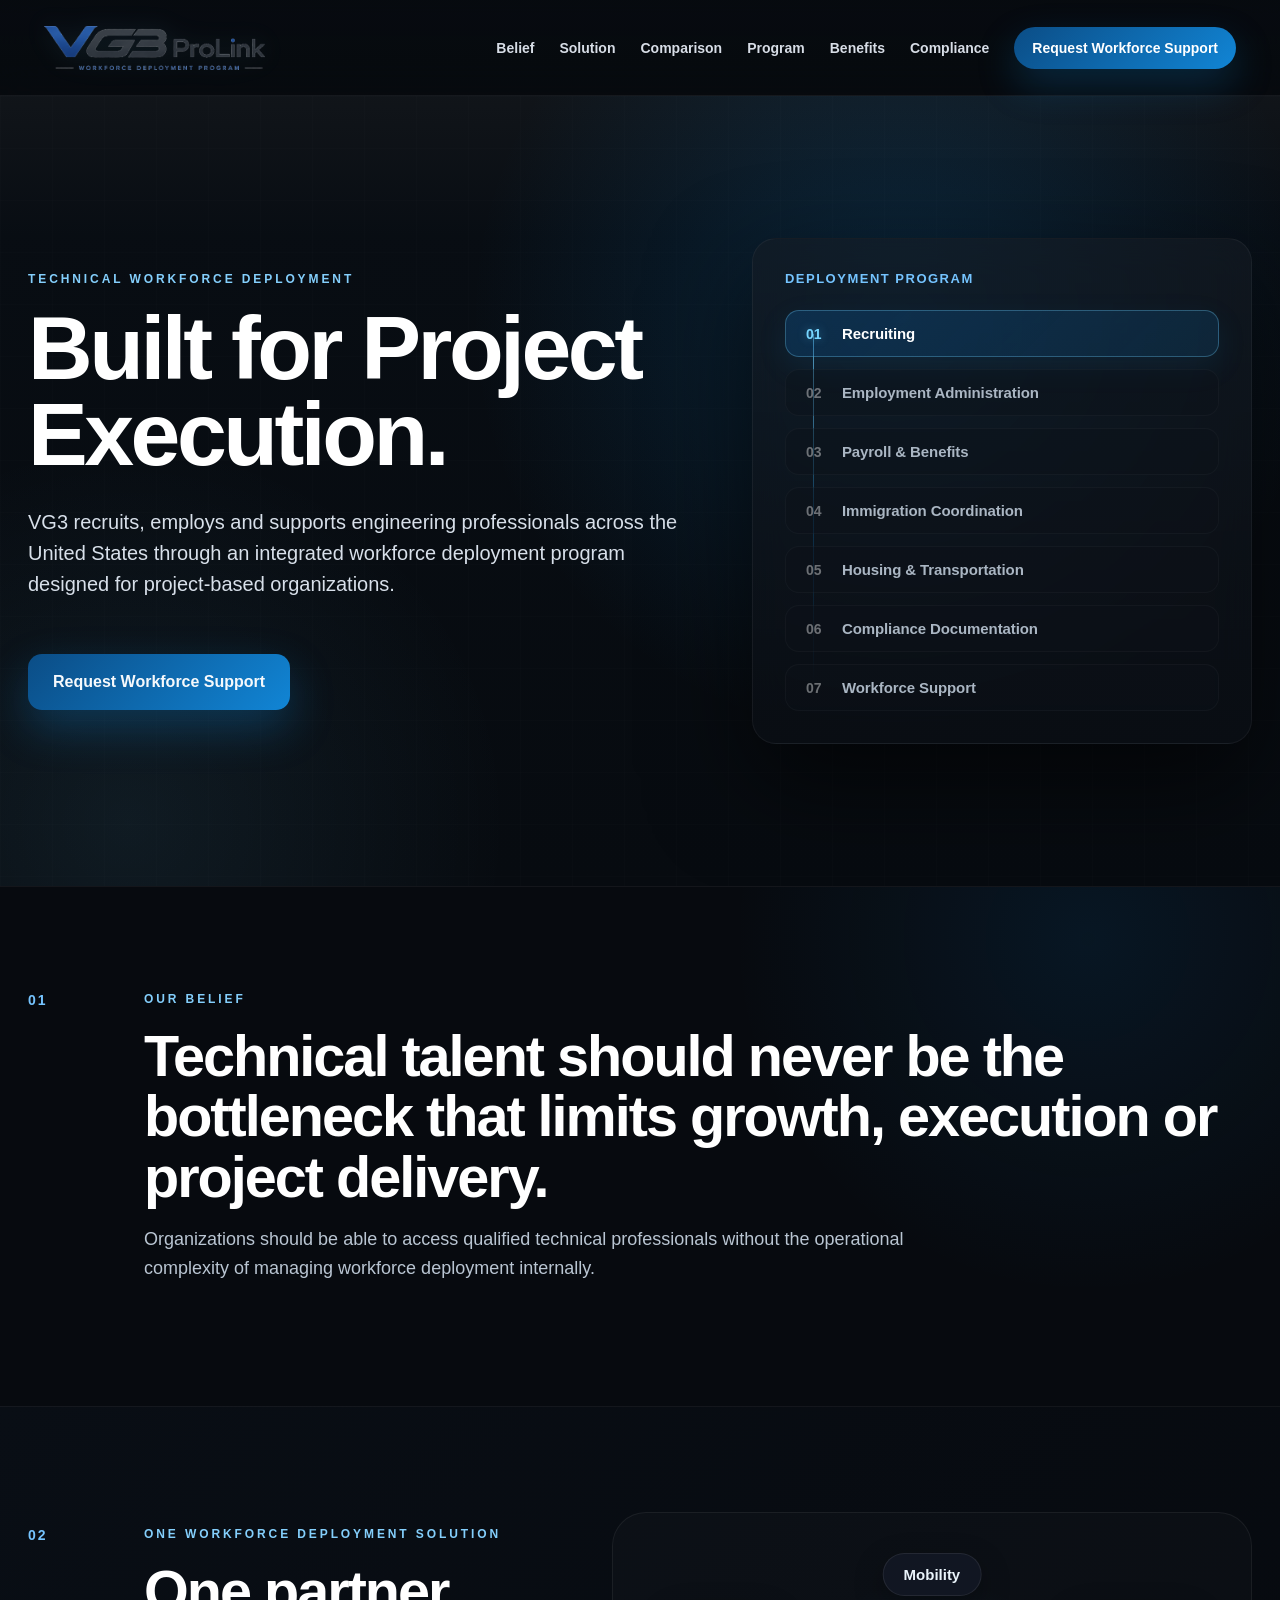
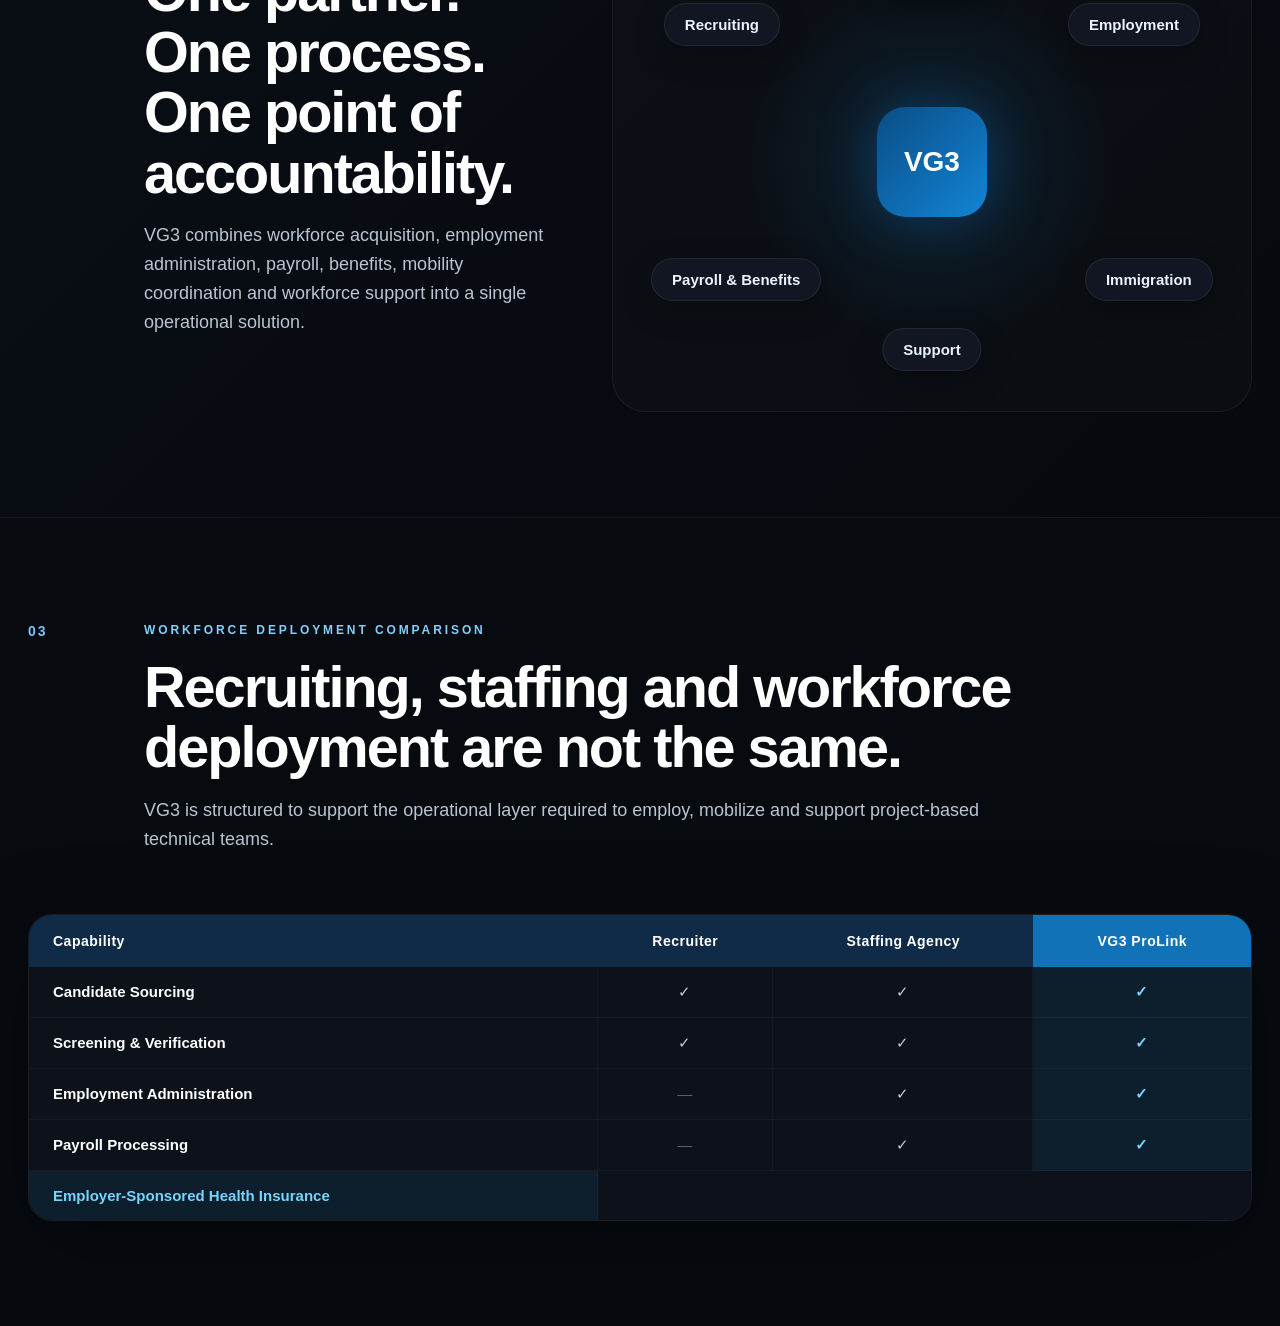
==== index.html @ 3cfe7d5e "Update stylesheet version and table formatting Updated stylesheet version and modified table structu" ====
<!DOCTYPE html>
<html lang="en">
<head>
  <meta charset="UTF-8" />
  <meta name="viewport" content="width=device-width, initial-scale=1.0" />
  <title>VG3 ProLink | Technical Workforce Deployment</title>
  <meta name="description" content="VG3 ProLink provides technical workforce deployment programs for engineering and technical professionals across the United States." />
  <link rel="stylesheet" href="assets/style.css?v=3.0" />
</head>
<body>

  <header class="topbar">
    <a class="brand" href="#top" aria-label="VG3 ProLink">
      <img src="assets/vg3-logo-transparent.png" alt="VG3 ProLink Logo" />
    </a>
    <nav class="desktop-nav">
      <a href="#belief">Belief</a>
      <a href="#solution">Solution</a>
      <a href="#comparison">Comparison</a>
      <a href="#program">Program</a>
      <a href="#benefits">Benefits</a>
      <a href="#compliance">Compliance</a>
      <a class="nav-cta" href="#contact">Request Workforce Support</a>
    </nav>
  </header>

  <main id="top">
    
    <section class="hero">
      <div class="mesh"></div>
      <div class="container hero-inner">
        <div class="hero-copy">
          <div class="kicker">Technical Workforce Deployment</div>
          <h1>Built for Project Execution.</h1>
          <p>VG3 recruits, employs and supports engineering professionals across the United States through an integrated workforce deployment program designed for project-based organizations.</p>
          <a class="primary-btn" href="#contact">Request Workforce Support</a>
        </div>

        <aside class="mission-panel">
          <div class="panel-label">Deployment Program</div>
          <div class="route-map">
            <div class="route-node active"><b>01</b><span>Recruiting</span></div>
            <div class="route-node"><b>02</b><span>Employment Administration</span></div>
            <div class="route-node"><b>03</b><span>Payroll & Benefits</span></div>
            <div class="route-node"><b>04</b><span>Immigration Coordination</span></div>
            <div class="route-node"><b>05</b><span>Housing & Transportation</span></div>
            <div class="route-node"><b>06</b><span>Compliance Documentation</span></div>
            <div class="route-node"><b>07</b><span>Workforce Support</span></div>
          </div>
        </aside>
      </div>
    </section>

    <section class="section belief" id="belief">
      <div class="container belief-layout">
        <div class="section-count">01</div>
        <div>
          <div class="kicker">Our Belief</div>
          <h2>Technical talent should never be the bottleneck that limits growth, execution or project delivery.</h2>
          <p>Organizations should be able to access qualified technical professionals without the operational complexity of managing workforce deployment internally.</p>
        </div>
      </div>
    </section>

    <section class="section solution" id="solution">
      <div class="container solution-layout">
        <div class="section-head">
          <div class="section-count">02</div>
          <div>
            <div class="kicker">One Workforce Deployment Solution</div>
            <h2>One partner. One process. One point of accountability.</h2>
            <p>VG3 combines workforce acquisition, employment administration, payroll, benefits, mobility coordination and workforce support into a single operational solution.</p>
          </div>
        </div>
        <div class="system-orbit">
          <div class="center-mark">VG3</div>
          <div class="orbit-item i1">Recruiting</div>
          <div class="orbit-item i2">Employment</div>
          <div class="orbit-item i3">Payroll & Benefits</div>
          <div class="orbit-item i4">Immigration</div>
          <div class="orbit-item i5">Mobility</div>
          <div class="orbit-item i6">Support</div>
        </div>
      </div>
    </section>

    <section class="section comparison" id="comparison">
      <div class="container">
        <div class="section-head">
          <div class="section-count">03</div>
          <div>
            <div class="kicker">Workforce Deployment Comparison</div>
            <h2>Recruiting, staffing and workforce deployment are not the same.</h2>
            <p>VG3 is structured to support the operational layer required to employ, mobilize and support project-based technical teams.</p>
          </div>
        </div>
        <div class="table-shell">
          <table>
            <thead>
              <tr>
                <th>Capability</th>
                <th>Recruiter</th>
                <th>Staffing Agency</th>
                <th>VG3 ProLink</th>
              </tr>
            </thead>
            <tbody>
              <tr><td>Candidate Sourcing</td><td>✓</td><td>✓</td><td>✓</td></tr>
              <tr><td>Screening & Verification</td><td>✓</td><td>✓</td><td>✓</td></tr>
              
              <tr><td>Employment Administration</td><td class="muted">—</td><td>✓</td><td>✓</td></tr>
              <tr><td>Payroll Processing</td><td class="muted">—</td><td>✓</td><td>✓</td></tr>
              <tr><td>Employer-Sponsored Health Insurance</td>
---- assets/style.css ----
:root {
  --blue: #0b4d86;
  --blue2: #1185d5;
  --cyan: #76d5ff;
  --navy: #06111d;
  --ink: #0a0e14;
  --panel: #151b23;
  --line: rgba(255, 255, 255, 0.14);
  --muted: #aab7c5;
  --text: #f6f9fc;
}

* { box-sizing: border-box; }
html { scroll-behavior: smooth; }
body { margin: 0; background: #070b10; color: var(--text); font-family: Arial, Helvetica, sans-serif; }
a { text-decoration: none; color: inherit; }
.container { width: min(1240px, calc(100% - 56px)); margin: 0 auto; }

/* ==========================================================================
   HEADER & NAVBAR (Logo transparente sin parches blancos)
   ========================================================================== */
.topbar {
  height: 96px; position: sticky; top: 0; z-index: 50;
  display: flex; align-items: center; justify-content: space-between;
  padding: 0 44px; background: linear-gradient(180deg, rgba(7, 11, 16, 0.95), rgba(7, 10, 14, 0.85));
  backdrop-filter: blur(22px); border-bottom: 1px solid rgba(255, 255, 255, 0.06);
}
.brand { height: 66px; display: flex; align-items: center; }
.brand img { height: 44px; width: auto; display: block; filter: drop-shadow(0 0 12px rgba(118, 213, 255, 0.1)); }
.desktop-nav { display: flex; align-items: center; gap: 25px; color: #d7dde6; font-size: 14px; font-weight: 800; }
.desktop-nav a:hover { color: #fff; }
.nav-cta { padding: 13px 18px; border-radius: 999px; background: linear-gradient(135deg, var(--blue), var(--blue2)); color: white!important; box-shadow: 0 16px 38px rgba(17, 133, 213, 0.25); }

/* ==========================================================================
   HERO SECTION & LÍNEA DE TIEMPO INTERACTIVA
   ========================================================================== */
.hero { min-height: 790px; position: relative; overflow: hidden; background: linear-gradient(180deg, rgba(255, 255, 255, 0.04) 0%, rgba(8, 13, 19, 0.95) 18%, #070b10 100%); }
.hero:before { content: ""; position: absolute; inset: 0; background: radial-gradient(circle at 70% 28%, rgba(17, 133, 213, 0.2), transparent 40%), radial-gradient(circle at 10% 92%, rgba(118, 213, 255, 0.08), transparent 28%); }
.mesh { position: absolute; inset: 0; opacity: 0.12; background-image: linear-gradient(rgba(255, 255, 255, 0.08) 1px, transparent 1px), linear-gradient(90deg, rgba(255, 255, 255, 0.08) 1px, transparent 1px); background-size: 52px 52px; }
.flight-lines span { position: absolute; height: 1px; background: linear-gradient(90deg, transparent, var(--cyan), transparent); opacity: .35; transform: rotate(-18deg); }
.flight-lines span:nth-child(1) { width: 58%; right: -10%; top: 34%; }
.flight-lines span:nth-child(2) { width: 42%; right: 6%; top: 52%; }
.flight-lines span:nth-child(3) { width: 34%; left: -4%; bottom: 14%; }
.hero-inner { position: relative; z-index: 2; display: grid; grid-template-columns: 1.02fr .78fr; gap: 70px; align-items: center; min-height: 790px; padding: 78px 0; }
.kicker { color: #84cffc; text-transform: uppercase; letter-spacing: 2.9px; font-size: 12px; font-weight: 900; margin-bottom: 20px; }
h1 { font-size: clamp(54px, 7vw, 94px); line-height: .95; letter-spacing: -3.5px; margin: 0 0 30px; color: #fff; }
.hero-copy p, .lead { font-size: 20px; line-height: 1.55; color: #d8e0ea; max-width: 790px; }
.primary-btn { display: inline-flex; margin-top: 34px; min-height: 56px; align-items: center; justify-content: center; padding: 0 25px; border-radius: 14px; font-weight: 900; background: linear-gradient(135deg, var(--blue), var(--blue2)); box-shadow: 0 18px 44px rgba(17, 133, 213, 0.3); }

.mission-panel { border: 1px solid rgba(255, 255, 255, 0.05); border-radius: 24px; background: linear-gradient(180deg, rgba(21, 27, 35, 0.6), rgba(10, 14, 20, 0.8)); box-shadow: 0 40px 100px rgba(0, 0, 0, 0.6); padding: 32px; backdrop-filter: blur(16px); }
.panel-label { font-size: 13px; font-weight: 800; color: #75c4ff; letter-spacing: 1.5px; text-transform: uppercase; margin-bottom: 24px; }
.route-map { display: grid; gap: 12px; position: relative; }
.route-map:before { content: ""; position: absolute; left: 28px; top: 24px; bottom: 24px; width: 1px; background: linear-gradient(180deg, var(--cyan) 0%, rgba(17, 133, 213, 0.4) 50%, transparent 100%); opacity: 0.7; }
.route-node { position: relative; display: grid; grid-template-columns: 36px 1fr; align-items: center; padding: 14px 20px; border-radius: 14px; background: rgba(13, 18, 26, 0.4); border: 1px solid rgba(255, 255, 255, 0.03); font-weight: 600; color: #aab6c3; transition: all 0.3s cubic-bezier(0.16, 1, 0.3, 1); }
.route-node b { color: rgba(255, 255, 255, 0.4); font-size: 14px; font-weight: 700; transition: color 0.3s ease; }
.route-node span { font-size: 15px; letter-spacing: -0.1px; }
.route-node:hover { background: rgba(21, 28, 38, 0.6); border-color: rgba(118, 213, 255, 0.2); color: #fff; transform: translateX(4px); }
.route-node:hover b { color: var(--cyan); }
.route-node.active { background: linear-gradient(135deg, rgba(11, 77, 134, 0.4), rgba(17, 133, 213, 0.15)); border-color: rgba(118, 213, 255, 0.3); color: #ffffff; box-shadow: 0 10px 30px rgba(17, 133, 213, 0.1); }
.route-node.active b { color: var(--cyan); text-shadow: 0 0 10px rgba(118, 213, 255, 0.4); }

/* ==========================================================================
   SECCIONES SECUNDARIAS, ÓRBITA Y TABLAS
   ========================================================================== */
.section { padding: 105px 0; background: #090d14; border-top: 1px solid rgba(255,255,255,.05); position: relative; overflow: hidden; }
.section-count { color: #75c4ff; font-size: 14px; font-weight: 900; letter-spacing: 2px; margin-bottom: 16px; }
h2 { font-size: clamp(38px, 4.5vw, 64px); line-height: 1.05; letter-spacing: -2px; margin: 0; color: #fff; }
p { color: #b9c5d2; font-size: 18px; line-height: 1.6; }
.belief { background: radial-gradient(circle at 85% 10%, rgba(17, 133, 213, 0.1), transparent 30%), #070a0f; }
.belief-layout { display: grid; grid-template-columns: 90px 1fr; gap: 26px; }
.belief h2 { max-width: 1090px; }
.belief p { max-width: 820px; }

.solution { background: linear-gradient(135deg, #090e15, #06090e); }
.solution-layout { display: grid; grid-template-columns: .9fr 1.1fr; gap: 60px; align-items: center; }
.section-head { display: grid; grid-template-columns: 90px 1fr; gap: 26px; margin-bottom: 42px; }
.section-head p { max-width: 860px; }
.system-orbit { height: 500px; border: 1px solid rgba(255,255,255,.06); border-radius: 34px; background: radial-gradient(circle at center, rgba(17, 133, 213, 0.15), transparent 45%), rgba(255,255,255,.02); position: relative; }
.center-mark { position: absolute; left: 50%; top: 50%; transform: translate(-50%, -50%); height: 110px; width: 110px; border-radius: 28px; background: linear-gradient(135deg, var(--blue), var(--blue2)); display: flex; align-items: center; justify-content: center; font-size: 28px; font-weight: 900; box-shadow: 0 0 60px rgba(17, 133, 213, 0.35); color: #fff; }
.orbit-item { position: absolute; padding: 12px 20px; border-radius: 999px; border: 1px solid rgba(255,255,255,.08); background: #111622; font-weight: 700; color: #eaf4fb; font-size: 15px; box-shadow: 0 10px 30px rgba(0,0,0,0.3); }
.i1 { left: 8%; top: 18%; }.i2 { right: 8%; top: 18%; }.i3 { left: 6%; bottom: 22%; }.i4 { right: 6%; bottom: 22%; }.i5 { left: 50%; top: 8%; transform: translateX(-50%); }.i6 { left: 50%; bottom: 8%; transform: translateX(-50%); }

.comparison { background: #070b10; }
.table-shell { overflow: hidden; border-radius: 24px; border: 1px solid rgba(255,255,255,.08); box-shadow: 0 28px 90px rgba(0,0,0,.4); }
table { width: 100%; border-collapse: separate; border-spacing: 0; background: #0d121a; }
th { background: #0f2b47; color: #fff; text-align: center; padding: 18px 16px; font-size: 14px; letter-spacing: 0.5px; font-weight: 800; }
th:first-child { text-align: left; padding-left: 24px; }
th:last-child { background: #1172b8; }
td { padding: 16px; text-align: center; border-bottom: 1px solid rgba(255,255,255,.04); border-right: 1px solid rgba(255,255,255,.03); color: #c3cbd5; font-size: 15px; }
td:first-child { text-align: left; font-weight: 700; color: #fff; padding-left: 24px; }
td:last-child { background: rgba(17, 133, 213, 0.1); color: #76d5ff; font-weight: 700; }
tr:last-child td { border-bottom: 0; }
.muted { color: #536271!important; }
.positioning, .choose-grid, .compliance-grid { display: grid; grid-template-columns: repeat(3, 1fr); gap: 18px; }
.positioning { margin-top: 26px; }
.positioning div, .choose-grid div, .compliance-grid article, .process-grid article { border: 1px solid rgba(255,255,255,.06); border-radius: 20px; background: linear-gradient(180deg, rgba(255,255,255,.04), rgba(255,255,255,.01)); padding: 24px; }

.program { background: #090d14; }
.process-grid { display: grid; grid-template-columns: repeat(4, 1fr); gap: 16px; }
.process-grid article { min-height: 180px; position: relative; display: flex; flex-direction: column; justify-content: space-between; }
.process-grid .wide { grid-column: span 2; }
.process-grid .accent { background: linear-gradient(135deg, rgba(11, 77, 134, 0.4), rgba(17, 133, 213, 0.15)); border-color: rgba(118, 213, 255, 0.2); }
.process-grid span { color: #75c4ff; font-weight: 900; font-size: 14px; }
.process-grid h3, .compliance-grid h3, .choose-grid h3 { font-size: 19px; color: #fff; margin: 12px 0 8px; font-weight: 700; }
.process-grid p, .choose-grid p { font-size: 14px; line-height: 1.5; color: #a2b0c0; margin: 0; font-weight: 400; }

/* ==========================================================================
   WORKFORCE BENEFITS & SUPPORT (Dashboard Simplificado MX/US)
   ========================================================================== */
.benefits {
  background: #070b10;
  position: relative;
}
/* Tres columnas limpias que se alinean perfectamente */
.benefits-dashboard {
  display: grid;
  grid-template-columns: repeat(3, 1fr);
  gap: 24px;
  margin-top: 50px;
}
/* Cada pilar es un bloque de cristal oscuro muy sutil */
.benefit-pilar {
  background: rgba(255, 255, 255, 0.01);
  border: 1px solid rgba(255, 255, 255, 0.04);
  border-radius: 16px;
  padding: 32px;
  transition: all 0.3s ease;
}
/* Al pasar el mouse, el pilar se ilumina con el azul de la marca */
.benefit-pilar:hover {
  border-color: rgba(17, 133, 213, 0.3);
  background: rgba(17, 133, 213, 0.02);
  transform: translateY(-2px);
}
/* Encabezado del pilar */
.pilar-header {
  display: flex;
  align-items: center;
  gap: 12px;
  margin-bottom: 24px;
  border-bottom: 1px solid rgba(255, 255, 255, 0.05);
  padding-bottom: 16px;
}
.pilar-icon {
  color: #76d5ff; /* Tu color --cyan */
  font-weight: bold;
}
.pilar-header h3 {
  font-size: 20px;
  color: #ffffff;
  margin: 0;
  font-weight: 700;
}
/* Lista de beneficios interna */
.pilar-list {
  list-style: none;
  padding: 0;
  margin: 0;
}
.pilar-list li {
  color: #c8d2df;
  font-size: 16px;
  line-height: 1.5;
  padding: 12px 0;
  border-bottom: 1px solid rgba(255, 255, 255, 0.02);
  position: relative;
  padding-left: 16px;
}
/* Un puntito azul estético antes de cada beneficio */
.pilar-list li::before {
  content: "";
  position: absolute;
  left: 0;
  top: 21px;
  width: 5px;
  height: 5px;
  background-color: #1185d5; /* Tu color --blue2 */
  border-radius: 50%;
}
.pilar-list li:last-child {
  border-bottom: none;
}

/* ==========================================================================
   COMPLIANCE, CONTACT FORM & FOOTER
   ========================================================================== */
.compliance { background: #070a0f; }
ul { margin: 0; padding-left: 18px; color: #ccd6e2; line-height: 1.7; font-size: 15px; }
ul li { margin-bottom: 6px; }
.why { background: linear-gradient(135deg, #0e1622, #06090e); }

.contact { padding: 110px 0; background: radial-gradient(circle at 15% 10%, rgba(117, 196, 255, 0.15), transparent 35%), linear-gradient(135deg, #06192c, #0b3d68); }
.contact-inner { display: grid; grid-template-columns: .9fr 1.1fr; gap: 62px; align-items: center; }
.contact p { color: #dcecff; }
form { display: grid; grid-template-columns: 1fr 1fr; gap: 14px; background: #ffffff; border-radius: 24px; padding: 30px; box-shadow: 0 36px 90px rgba(0,0,0,0.4); }
input, textarea, button { font: inherit; border: 1px solid #d5dde7; border-radius: 12px; padding: 16px; color: #111; }
input::placeholder, textarea::placeholder { color: #9aa8b6; }
textarea { grid-column: 1 / -1; min-height: 120px; resize: vertical; }
button { grid-column: 1 / -1; background: #0b4d86; color: white; font-weight: 900; border: none; cursor: pointer; transition: background 0.3s ease; }
button:hover { background: #1185d5; }

footer { padding: 40px 0; background: #040609; border-top: 1px solid rgba(255,255,255,0.05); }
.footer-inner { display: flex; justify-content: space-between; align-items: center; color: #aab6c3; font-size: 14px; }
.footer-inner img { height: 36px; width: auto; opacity: 0.8; }

/* ==========================================================================
   RESPONSIVE DESIGN (MEDIA QUERIES)
   ========================================================================== */
@media (max-width: 1050px) {
  .desktop-nav { display: none; }
  .topbar { padding: 0 24px; height: 80px; }
  .brand img { height: 36px; }
  .hero-inner, .solution-layout, .contact-inner, .belief-layout, .section-head { grid-template-columns: 1fr; gap: 40px; }
  .process-grid, .benefits-dashboard, .compliance-grid, .choose-grid, .positioning { grid-template-columns: 1fr; }
  .process-grid .wide { grid-column: span 1; }
  .benefit-pilar { padding: 24px; }
  .table-shell { overflow-x: auto; }
  table { min-width: 820px; }
  form { grid-template-columns: 1fr; }
  h1 { letter-spacing: -1.5px; }
  .footer-inner { flex-direction: column; align-items: flex-start; gap: 20px; }
  .system-orbit { height: auto; padding: 40px 20px; display: flex; flex-direction: column; gap: 12px; }
  .center-mark, .orbit-item { position: static; transform: none; width: 100%; text-align: center; justify-content: center; }
  .center-mark { height: 60px; border-radius: 14px; }
}
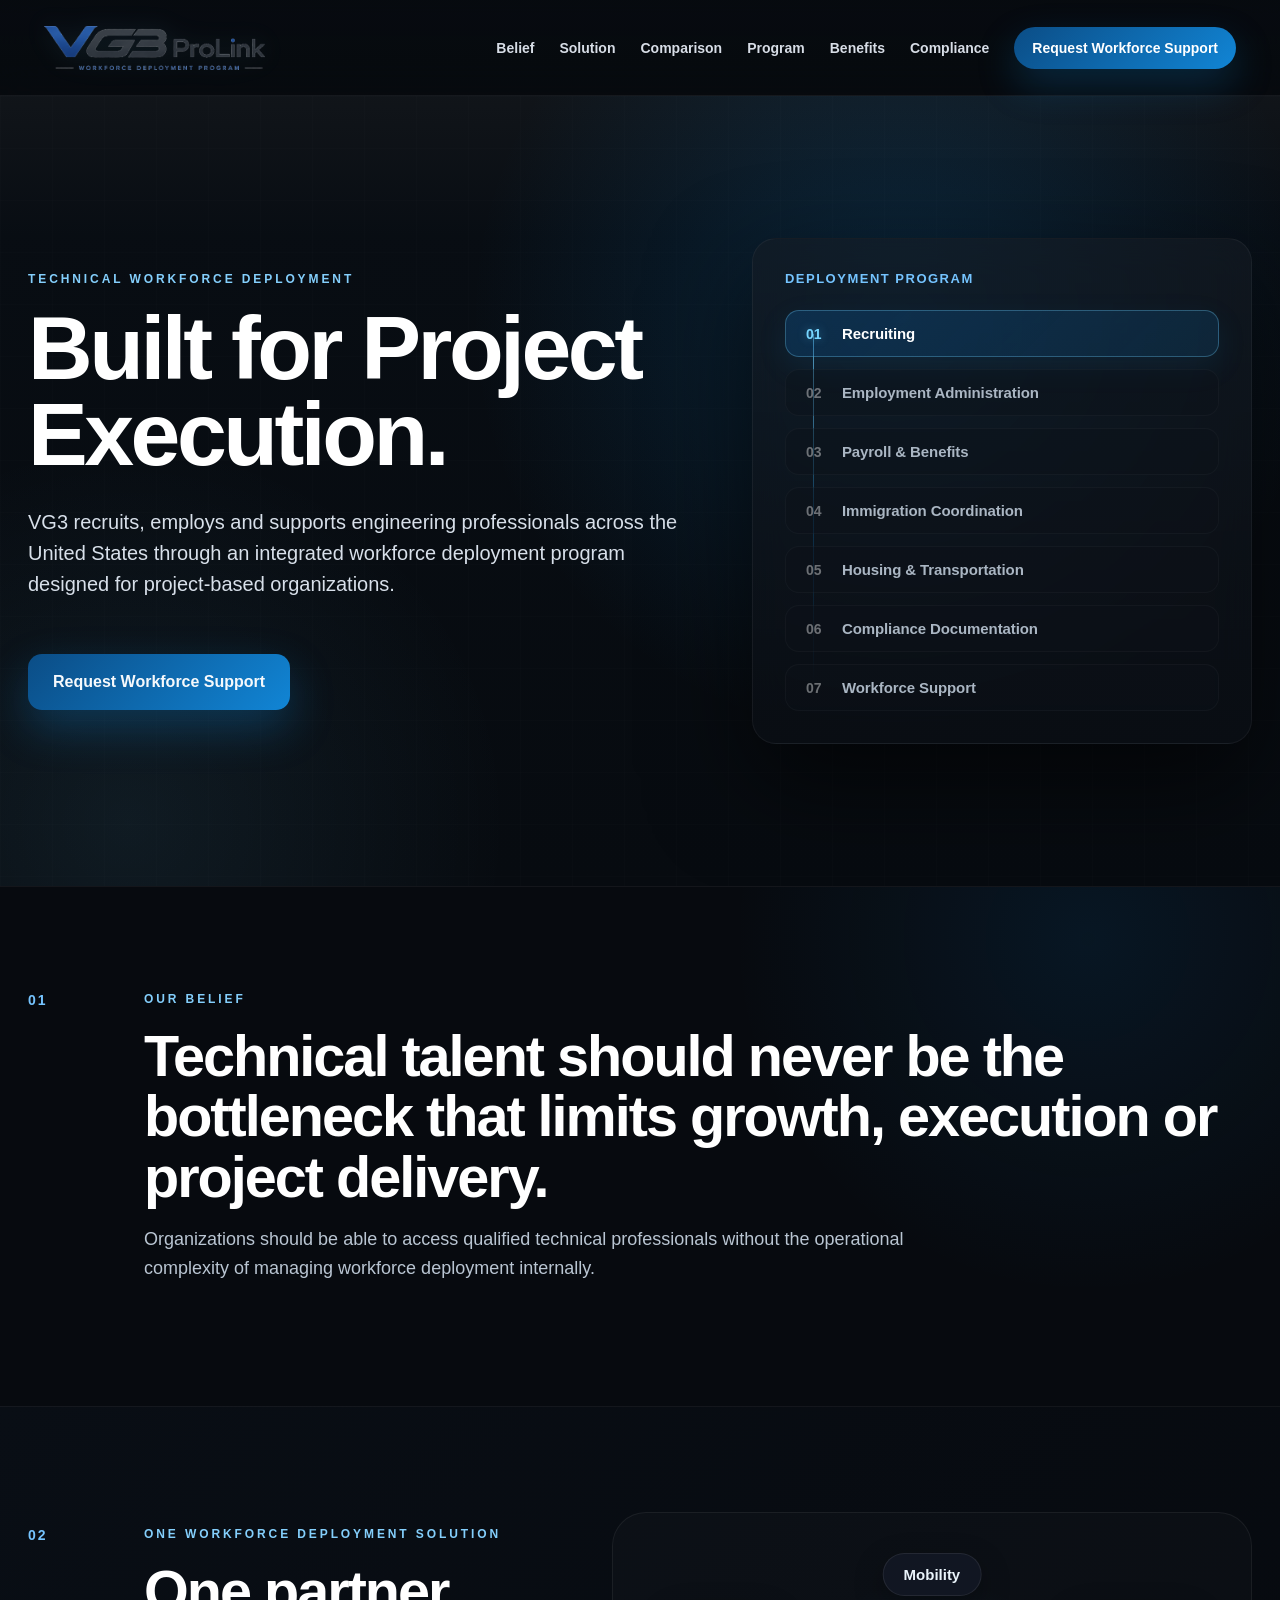
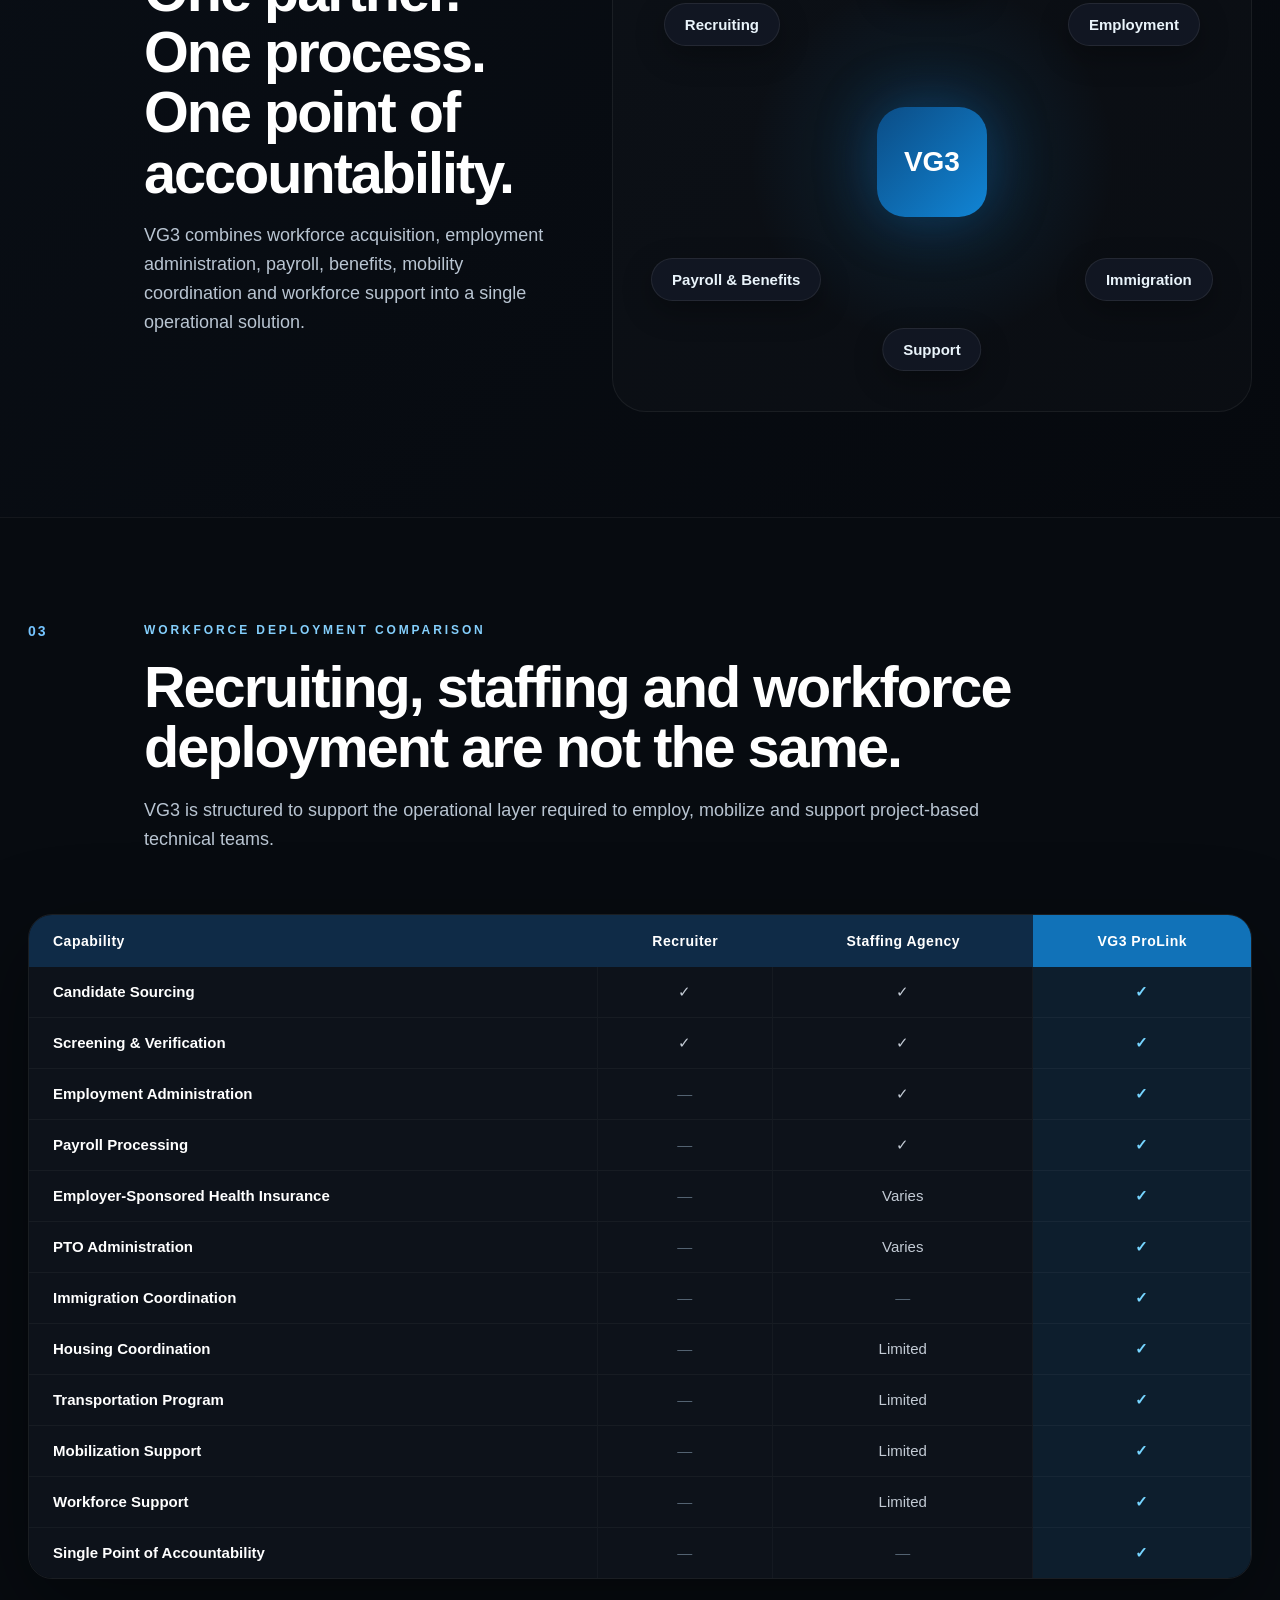
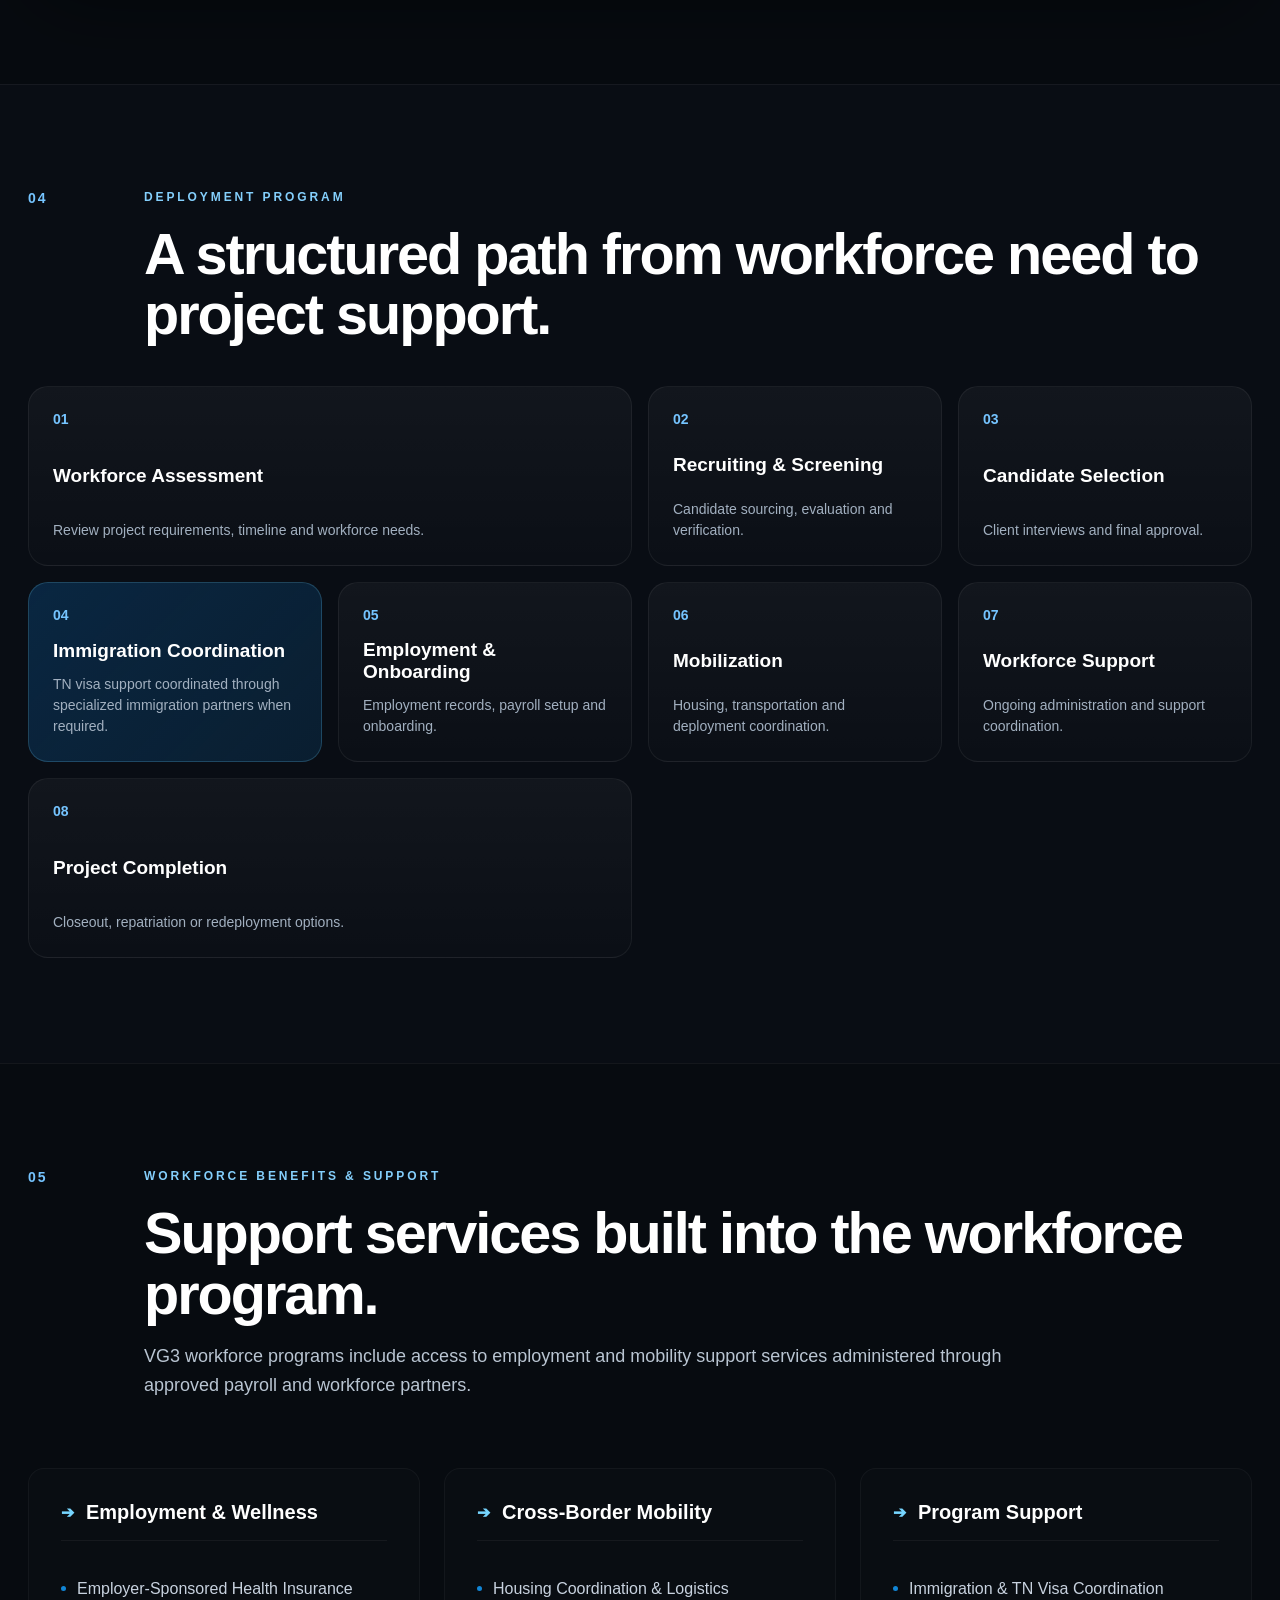
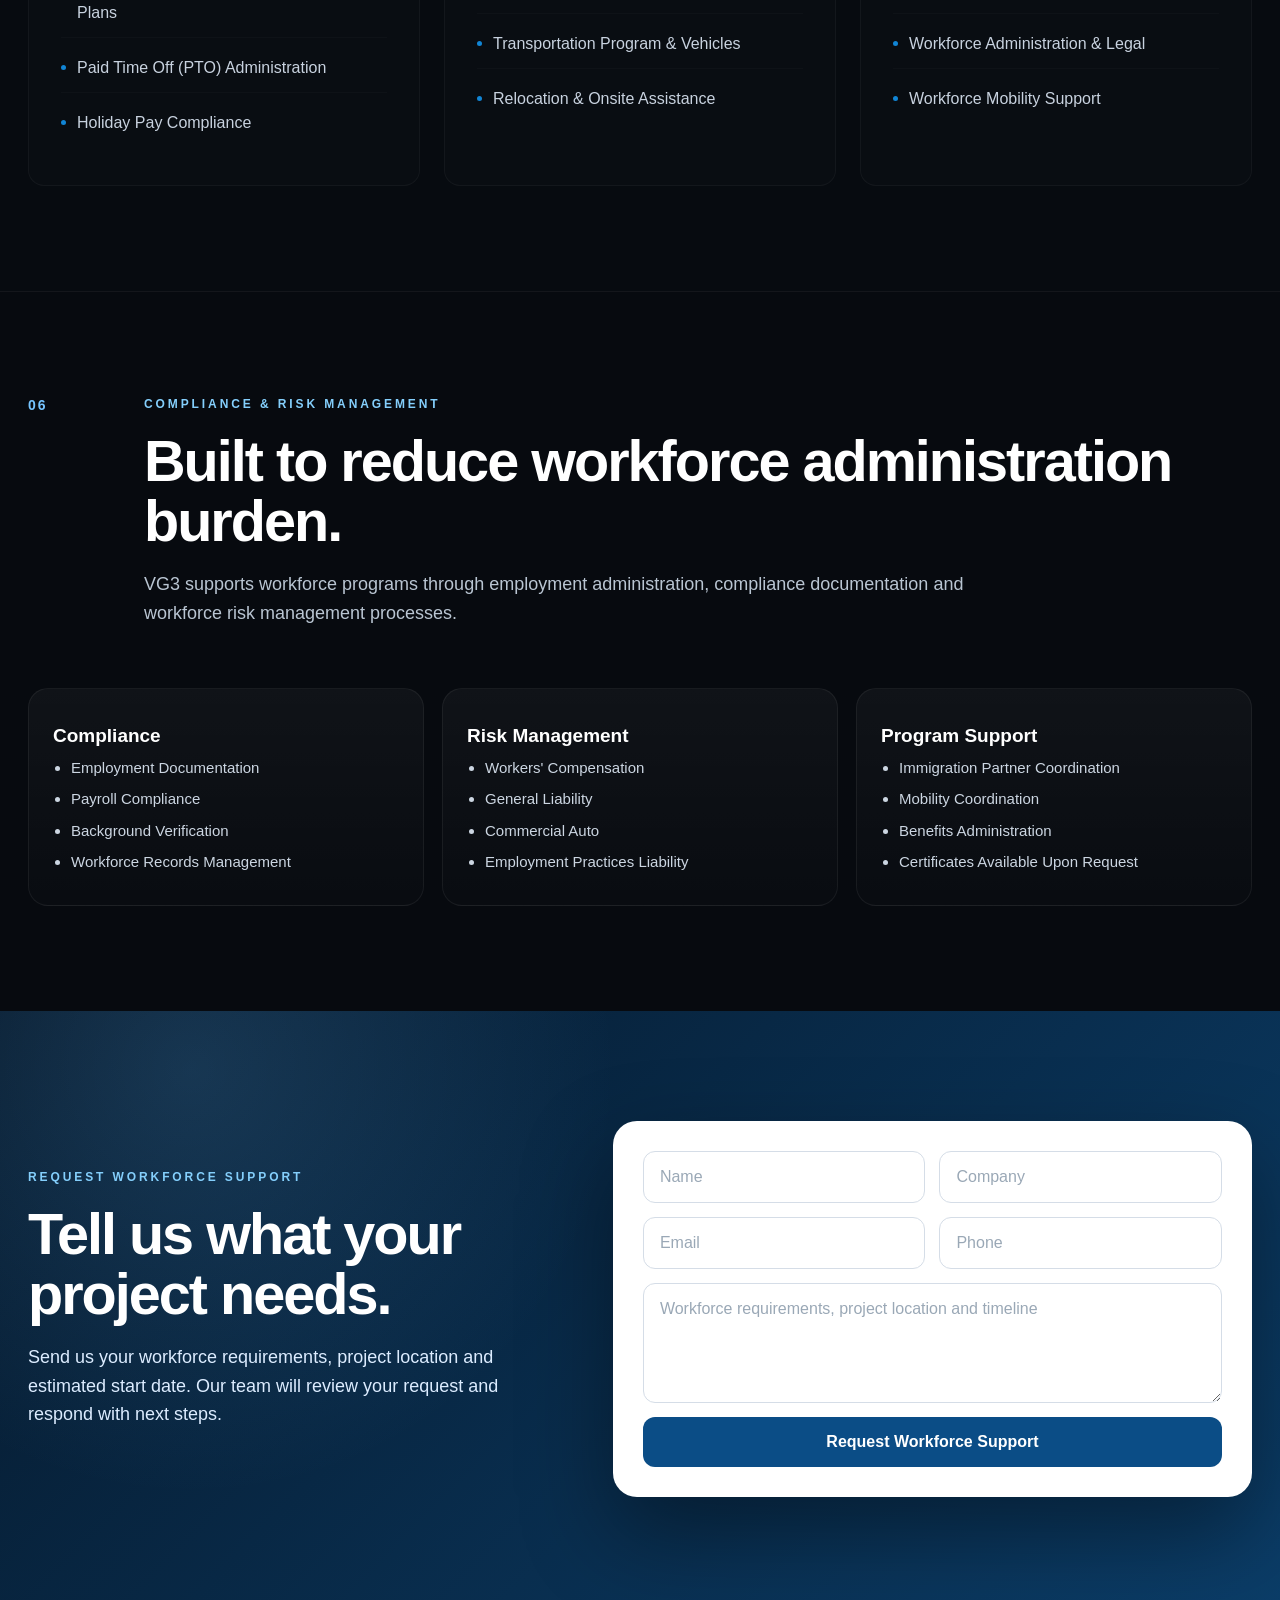
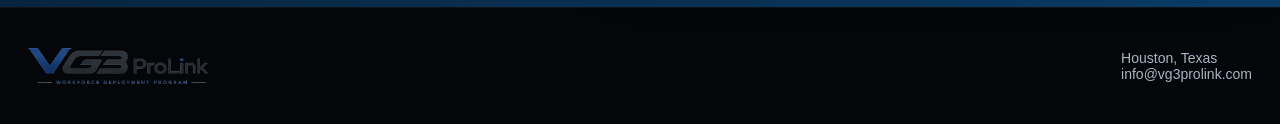
==== commit e932bb2a: "Add new workforce support features to index.html" ====
--- a/index.html
+++ b/index.html
@@ -110,4 +110,140 @@
               
               <tr><td>Employment Administration</td><td class="muted">—</td><td>✓</td><td>✓</td></tr>
               <tr><td>Payroll Processing</td><td class="muted">—</td><td>✓</td><td>✓</td></tr>
-              <tr><td>Employer-Sponsored Health Insurance</td>
+              <tr><td>Employer-Sponsored Health Insurance</td><td class="muted">—</td><td>Varies</td><td>✓</td></tr>
+              <tr><td>PTO Administration</td><td class="muted">—</td><td>Varies</td><td>✓</td></tr>
+              
+              <tr><td>Immigration Coordination</td><td class="muted">—</td><td class="muted">—</td><td>✓</td></tr>
+              
+              <tr><td>Housing Coordination</td><td class="muted">—</td><td>Limited</td><td>✓</td></tr>
+              <tr><td>Transportation Program</td><td class="muted">—</td><td>Limited</td><td>✓</td></tr>
+              <tr><td>Mobilization Support</td><td class="muted">—</td><td>Limited</td><td>✓</td></tr>
+              
+              <tr><td>Workforce Support</td><td class="muted">—</td><td>Limited</td><td>✓</td></tr>
+              <tr><td>Single Point of Accountability</td><td class="muted">—</td><td class="muted">—</td><td>✓</td></tr>
+            </tbody>
+          </table>
+        </div>
+      </div>
+    </section>
+
+    <section class="section program" id="program">
+      <div class="container">
+        <div class="section-head">
+          <div class="section-count">04</div>
+          <div>
+            <div class="kicker">Deployment Program</div>
+            <h2>A structured path from workforce need to project support.</h2>
+          </div>
+        </div>
+        <div class="process-grid">
+          <article class="wide"><span>01</span><h3>Workforce Assessment</h3><p>Review project requirements, timeline and workforce needs.</p></article>
+          <article><span>02</span><h3>Recruiting & Screening</h3><p>Candidate sourcing, evaluation and verification.</p></article>
+          <article><span>03</span><h3>Candidate Selection</h3><p>Client interviews and final approval.</p></article>
+          <article class="accent"><span>04</span><h3>Immigration Coordination</h3><p>TN visa support coordinated through specialized immigration partners when required.</p></article>
+          <article><span>05</span><h3>Employment & Onboarding</h3><p>Employment records, payroll setup and onboarding.</p></article>
+          <article><span>06</span><h3>Mobilization</h3><p>Housing, transportation and deployment coordination.</p></article>
+          <article><span>07</span><h3>Workforce Support</h3><p>Ongoing administration and support coordination.</p></article>
+          <article class="wide"><span>08</span><h3>Project Completion</h3><p>Closeout, repatriation or redeployment options.</p></article>
+        </div>
+      </div>
+    </section>
+
+    <section class="section benefits" id="benefits">
+      <div class="container">
+        <div class="section-head">
+          <div class="section-count">05</div>
+          <div>
+            <div class="kicker">Workforce Benefits & Support</div>
+            <h2>Support services built into the workforce program.</h2>
+            <p>VG3 workforce programs include access to employment and mobility support services administered through approved payroll and workforce partners.</p>
+          </div>
+        </div>
+
+        <div class="benefits-dashboard">
+          <div class="benefit-pilar">
+            <div class="pilar-header">
+              <span class="pilar-icon">➔</span>
+              <h3>Employment & Wellness</h3>
+            </div>
+            <ul class="pilar-list">
+              <li>Employer-Sponsored Health Insurance Plans</li>
+              <li>Paid Time Off (PTO) Administration</li>
+              <li>Holiday Pay Compliance</li>
+            </ul>
+          </div>
+
+          <div class="benefit-pilar">
+            <div class="pilar-header">
+              <span class="pilar-icon">➔</span>
+              <h3>Cross-Border Mobility</h3>
+            </div>
+            <ul class="pilar-list">
+              <li>Housing Coordination & Logistics</li>
+              <li>Transportation Program & Vehicles</li>
+              <li>Relocation & Onsite Assistance</li>
+            </ul>
+          </div>
+
+          <div class="benefit-pilar">
+            <div class="pilar-header">
+              <span class="pilar-icon">➔</span>
+              <h3>Program Support</h3>
+            </div>
+            <ul class="pilar-list">
+              <li>Immigration & TN Visa Coordination</li>
+              <li>Workforce Administration & Legal</li>
+              <li>Workforce Mobility Support</li>
+            </ul>
+          </div>
+        </div>
+      </div>
+    </section>
+
+    <section class="section compliance" id="compliance">
+      <div class="container">
+        <div class="section-head">
+          <div class="section-count">06</div>
+          <div>
+            <div class="kicker">Compliance & Risk Management</div>
+            <h2>Built to reduce workforce administration burden.</h2>
+            <p>VG3 supports workforce programs through employment administration, compliance documentation and workforce risk management processes.</p>
+          </div>
+        </div>
+        <div class="compliance-grid">
+          <article><h3>Compliance</h3><ul><li>Employment Documentation</li><li>Payroll Compliance</li><li>Background Verification</li><li>Workforce Records Management</li></ul></article>
+          <article><h3>Risk Management</h3><ul><li>Workers' Compensation</li><li>General Liability</li><li>Commercial Auto</li><li>Employment Practices Liability</li></ul></article>
+          <article><h3>Program Support</h3><ul><li>Immigration Partner Coordination</li><li>Mobility Coordination</li><li>Benefits Administration</li><li>Certificates Available Upon Request</li></ul></article>
+        </div>
+      </div>
+    </section>
+
+    <section class="contact" id="contact">
+      <div class="container contact-inner">
+        <div>
+          <div class="kicker">Request Workforce Support</div>
+          <h2>Tell us what your project needs.</h2>
+          <p>Send us your workforce requirements, project location and estimated start date. Our team will review your request and respond with next steps.</p>
+        </div>
+        <form action="mailto:info@vg3prolink.com" method="post" enctype="text/plain">
+          <input name="name" placeholder="Name" required />
+          <input name="company" placeholder="Company" />
+          <input name="email" type="email" placeholder="Email" required />
+          <input name="phone" placeholder="Phone" />
+          <textarea name="message" placeholder="Workforce requirements, project location and timeline"></textarea>
+          <button type="submit">Request Workforce Support</button>
+        </form>
+      </div>
+    </section>
+  </main>
+
+  <footer>
+    <div class="container footer-inner">
+      <img src="assets/vg3-logo-transparent.png" alt="VG3 ProLink" />
+      <div>Houston, Texas<br><a href="mailto:info@vg3prolink.com">info@vg3prolink.com</a></div>
+    </div>
+  </footer>
+
+  <script src="assets/main.js"></script>
+</body>
+</html>
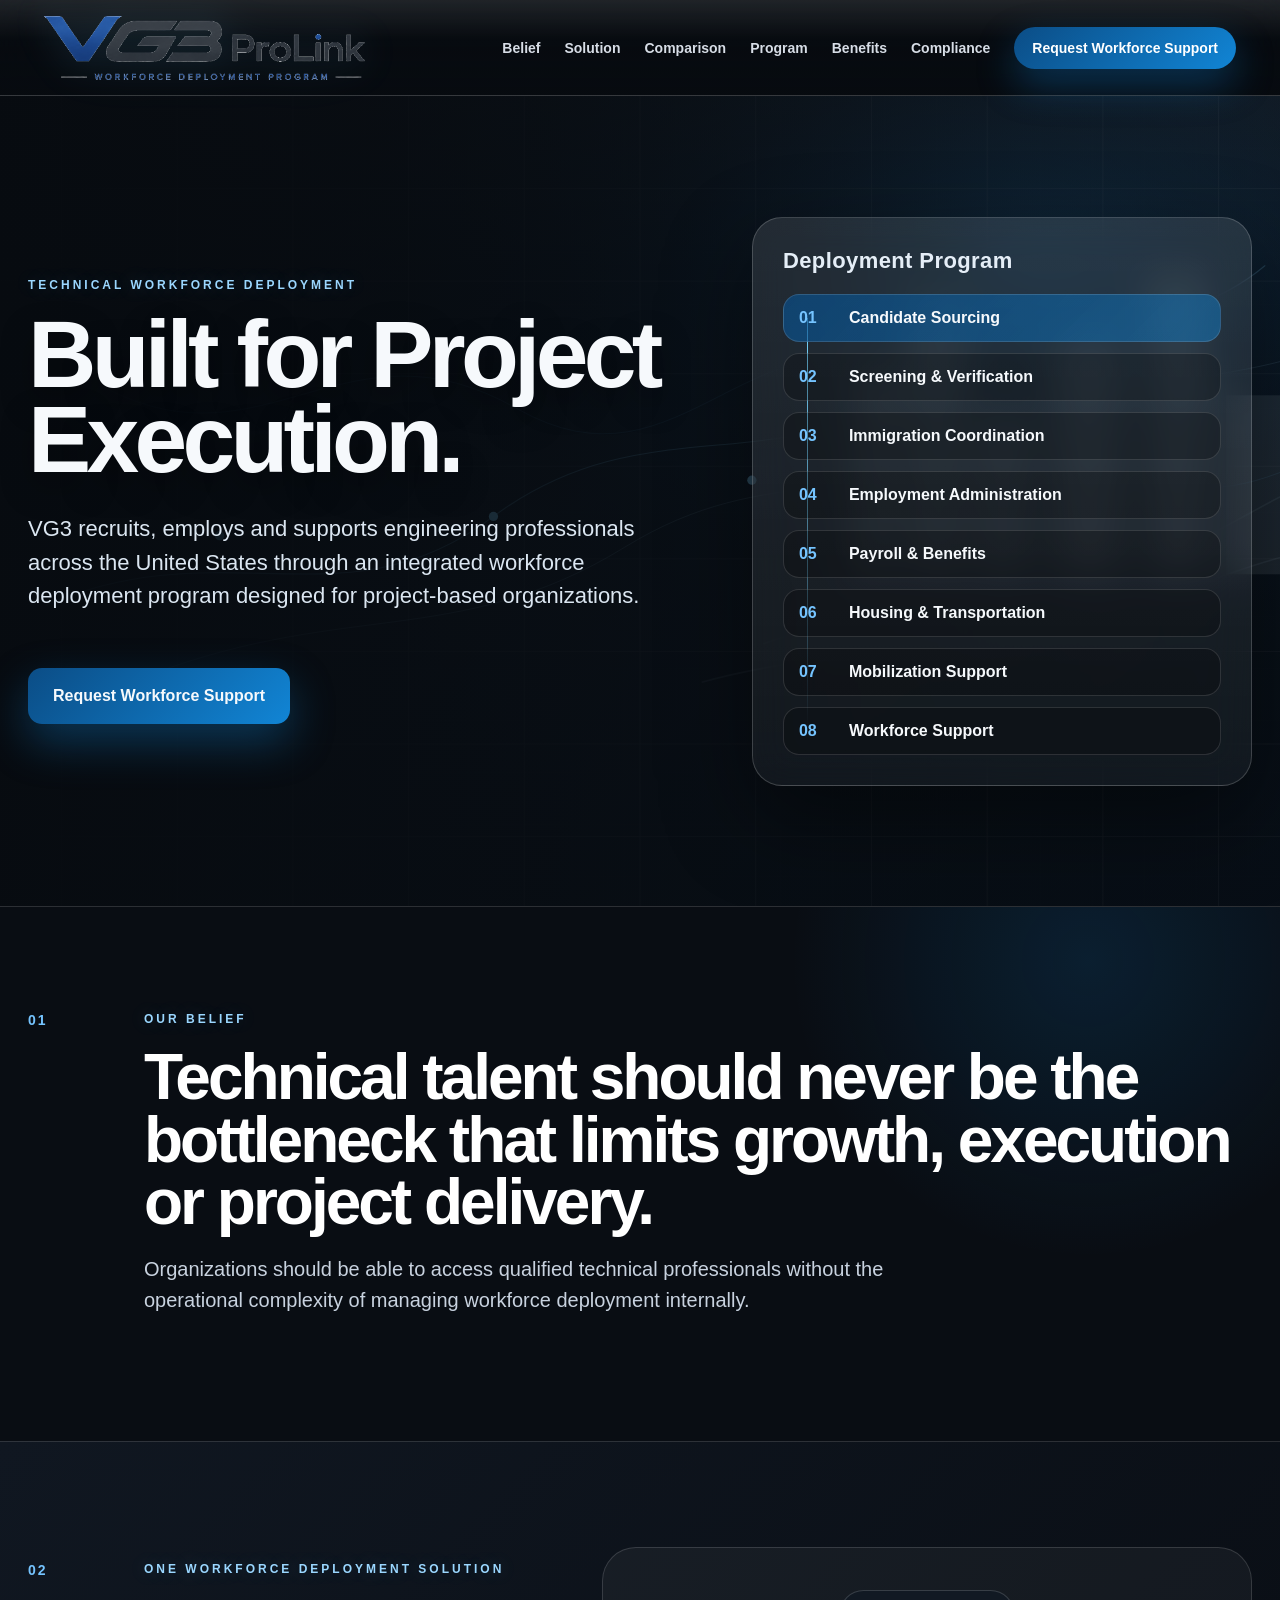
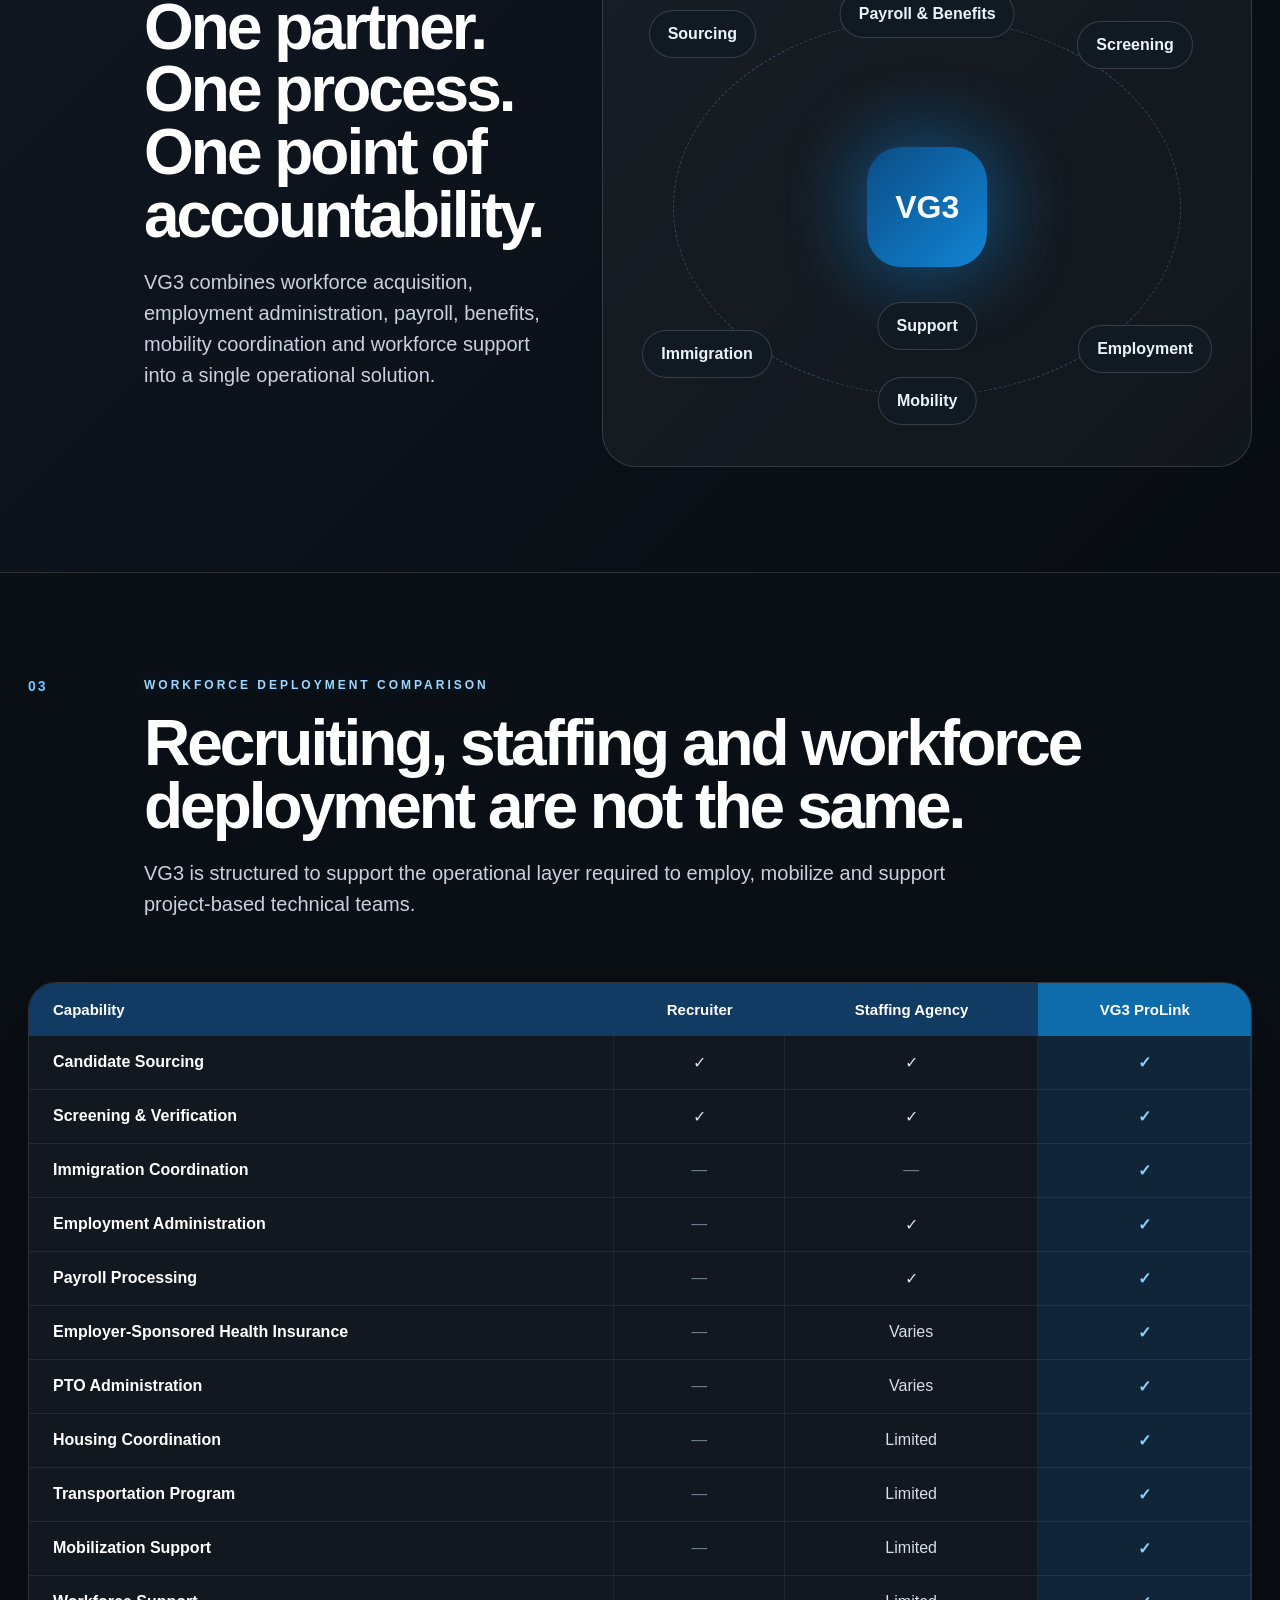
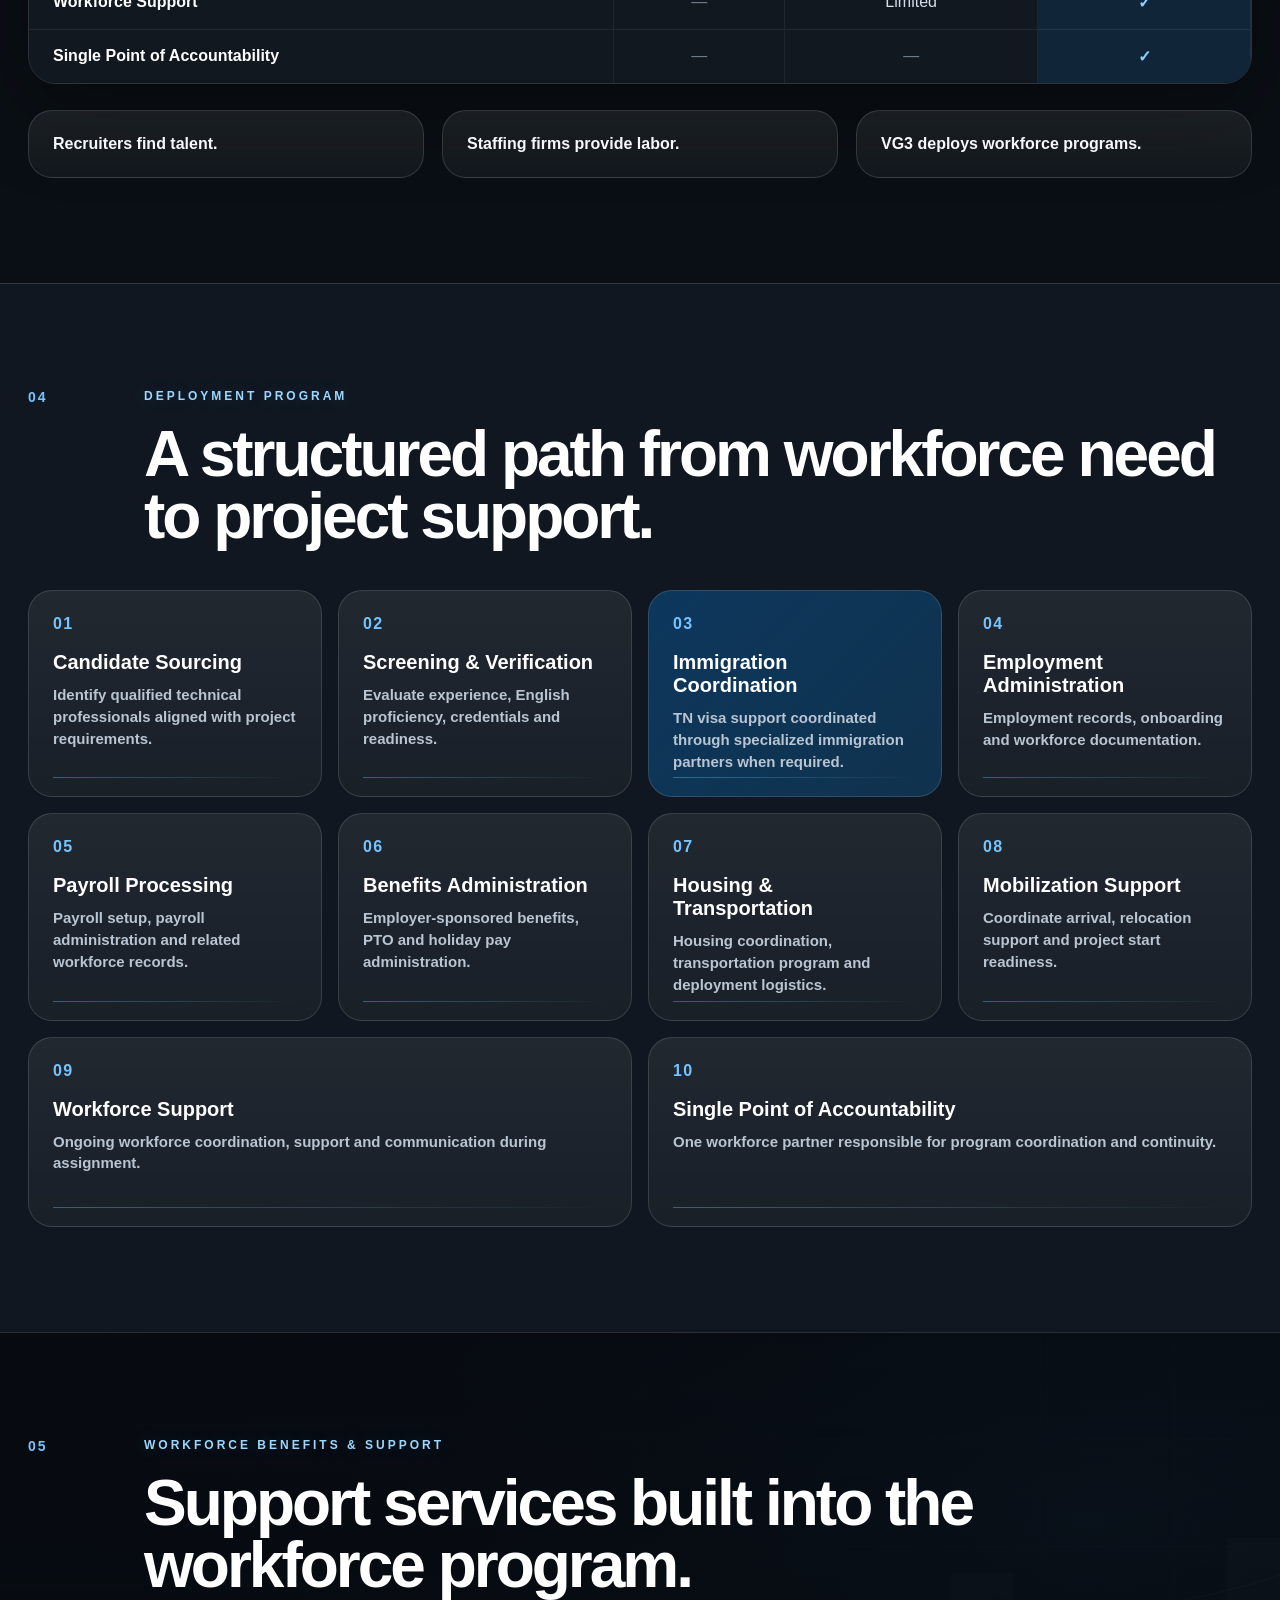
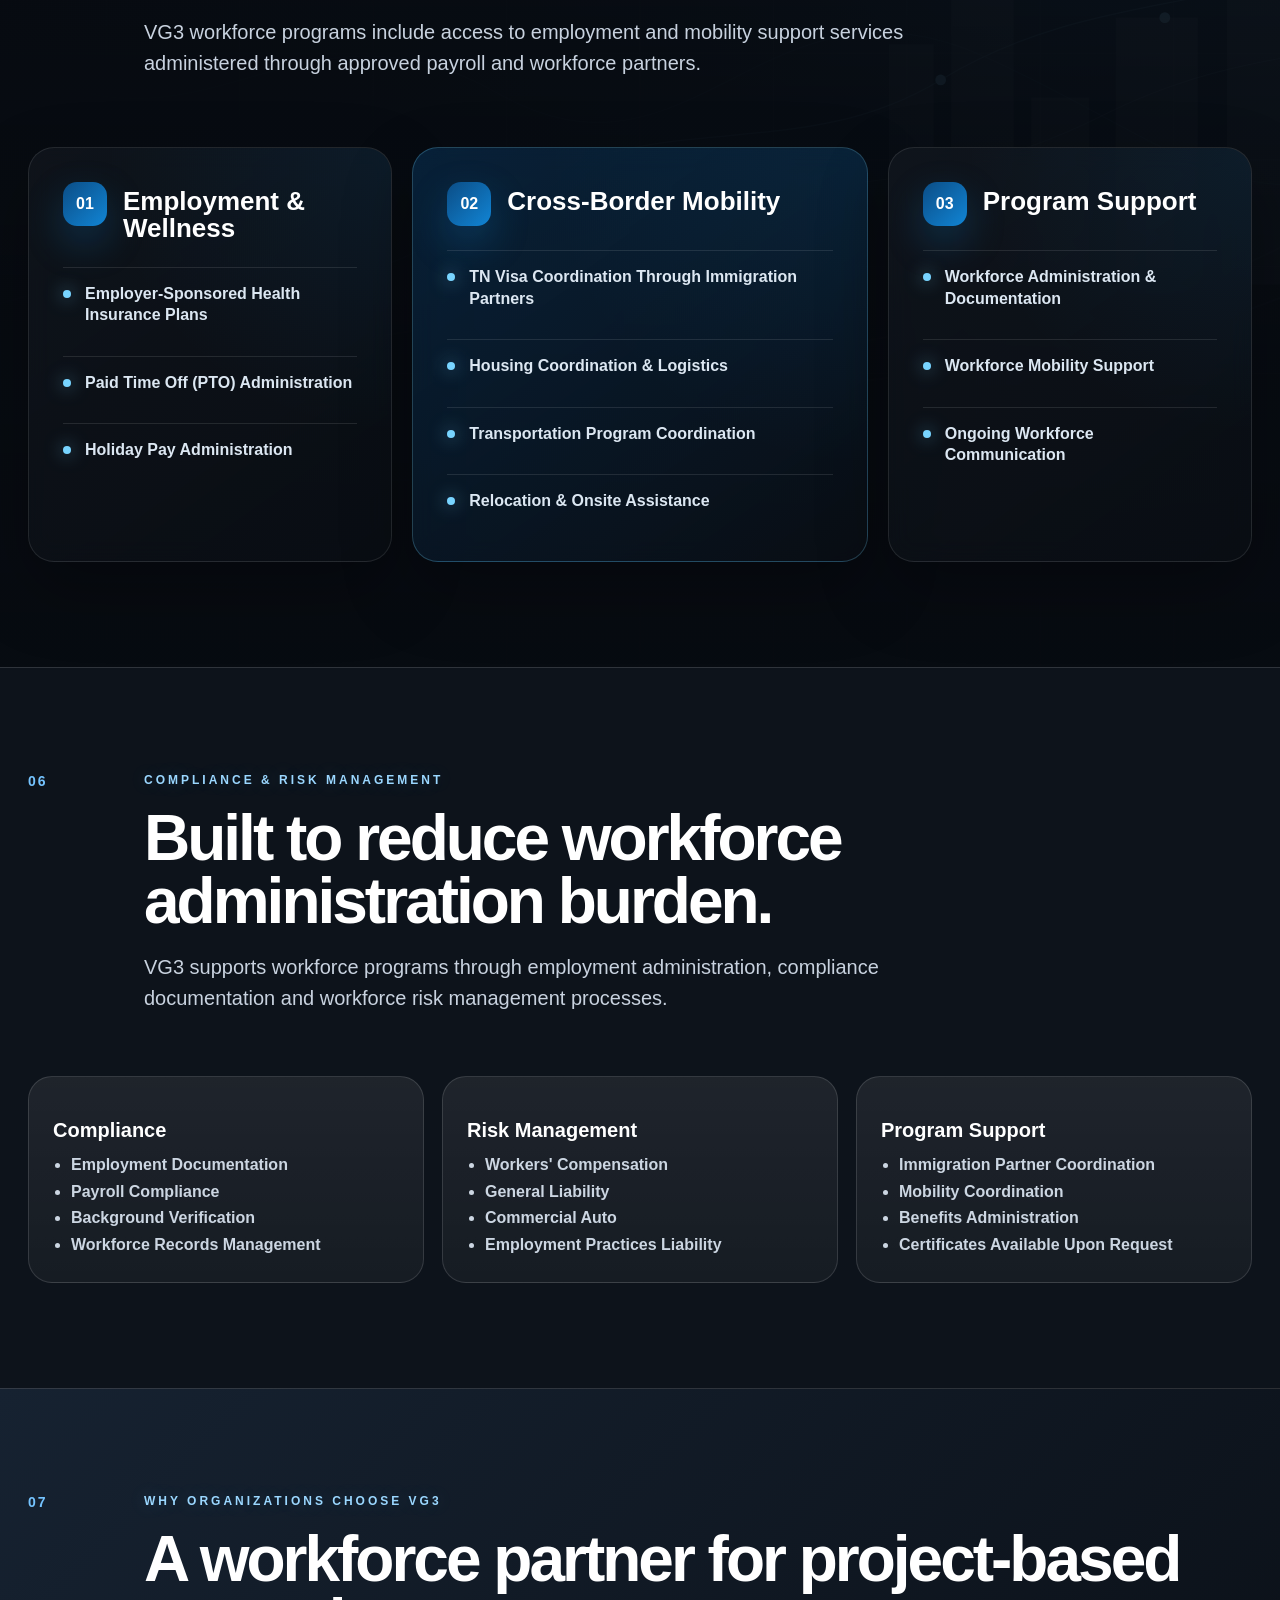
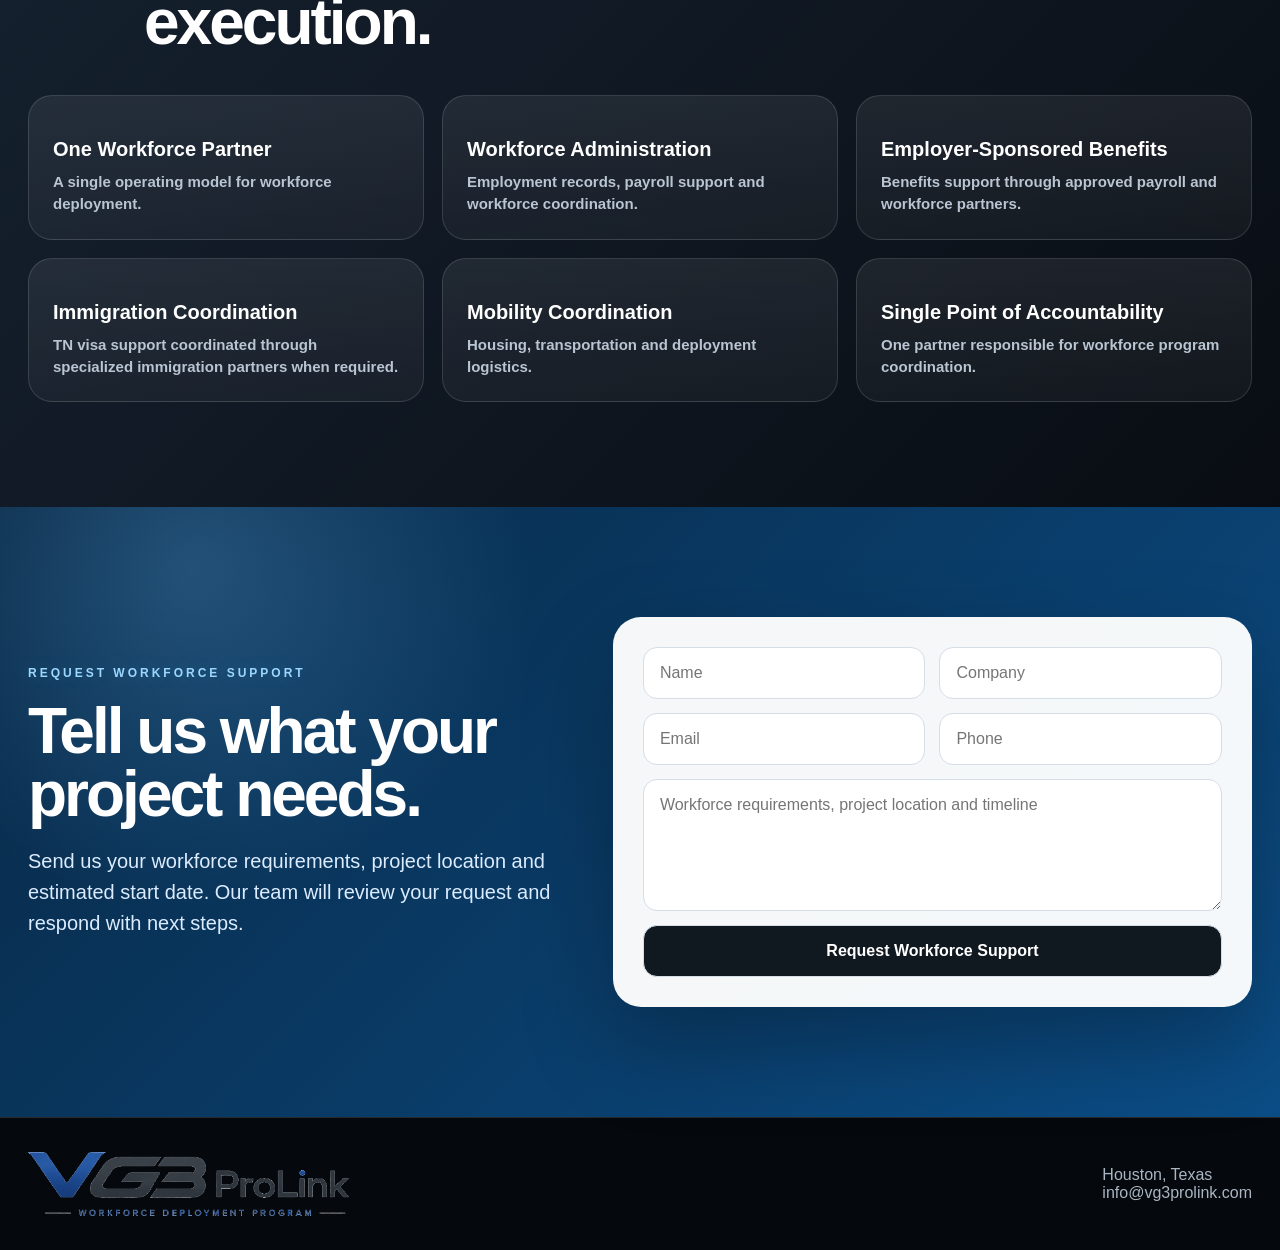
==== commit 088cce4e: "Add files via upload" ====
--- a/index.html
+++ b/index.html
@@ -1,249 +1,13 @@
-<!DOCTYPE html>
-<html lang="en">
-<head>
-  <meta charset="UTF-8" />
-  <meta name="viewport" content="width=device-width, initial-scale=1.0" />
-  <title>VG3 ProLink | Technical Workforce Deployment</title>
-  <meta name="description" content="VG3 ProLink provides technical workforce deployment programs for engineering and technical professionals across the United States." />
-  <link rel="stylesheet" href="assets/style.css?v=3.0" />
-</head>
-<body>
-
-  <header class="topbar">
-    <a class="brand" href="#top" aria-label="VG3 ProLink">
-      <img src="assets/vg3-logo-transparent.png" alt="VG3 ProLink Logo" />
-    </a>
-    <nav class="desktop-nav">
-      <a href="#belief">Belief</a>
-      <a href="#solution">Solution</a>
-      <a href="#comparison">Comparison</a>
-      <a href="#program">Program</a>
-      <a href="#benefits">Benefits</a>
-      <a href="#compliance">Compliance</a>
-      <a class="nav-cta" href="#contact">Request Workforce Support</a>
-    </nav>
-  </header>
-
-  <main id="top">
-    
-    <section class="hero">
-      <div class="mesh"></div>
-      <div class="container hero-inner">
-        <div class="hero-copy">
-          <div class="kicker">Technical Workforce Deployment</div>
-          <h1>Built for Project Execution.</h1>
-          <p>VG3 recruits, employs and supports engineering professionals across the United States through an integrated workforce deployment program designed for project-based organizations.</p>
-          <a class="primary-btn" href="#contact">Request Workforce Support</a>
-        </div>
-
-        <aside class="mission-panel">
-          <div class="panel-label">Deployment Program</div>
-          <div class="route-map">
-            <div class="route-node active"><b>01</b><span>Recruiting</span></div>
-            <div class="route-node"><b>02</b><span>Employment Administration</span></div>
-            <div class="route-node"><b>03</b><span>Payroll & Benefits</span></div>
-            <div class="route-node"><b>04</b><span>Immigration Coordination</span></div>
-            <div class="route-node"><b>05</b><span>Housing & Transportation</span></div>
-            <div class="route-node"><b>06</b><span>Compliance Documentation</span></div>
-            <div class="route-node"><b>07</b><span>Workforce Support</span></div>
-          </div>
-        </aside>
-      </div>
-    </section>
-
-    <section class="section belief" id="belief">
-      <div class="container belief-layout">
-        <div class="section-count">01</div>
-        <div>
-          <div class="kicker">Our Belief</div>
-          <h2>Technical talent should never be the bottleneck that limits growth, execution or project delivery.</h2>
-          <p>Organizations should be able to access qualified technical professionals without the operational complexity of managing workforce deployment internally.</p>
-        </div>
-      </div>
-    </section>
-
-    <section class="section solution" id="solution">
-      <div class="container solution-layout">
-        <div class="section-head">
-          <div class="section-count">02</div>
-          <div>
-            <div class="kicker">One Workforce Deployment Solution</div>
-            <h2>One partner. One process. One point of accountability.</h2>
-            <p>VG3 combines workforce acquisition, employment administration, payroll, benefits, mobility coordination and workforce support into a single operational solution.</p>
-          </div>
-        </div>
-        <div class="system-orbit">
-          <div class="center-mark">VG3</div>
-          <div class="orbit-item i1">Recruiting</div>
-          <div class="orbit-item i2">Employment</div>
-          <div class="orbit-item i3">Payroll & Benefits</div>
-          <div class="orbit-item i4">Immigration</div>
-          <div class="orbit-item i5">Mobility</div>
-          <div class="orbit-item i6">Support</div>
-        </div>
-      </div>
-    </section>
-
-    <section class="section comparison" id="comparison">
-      <div class="container">
-        <div class="section-head">
-          <div class="section-count">03</div>
-          <div>
-            <div class="kicker">Workforce Deployment Comparison</div>
-            <h2>Recruiting, staffing and workforce deployment are not the same.</h2>
-            <p>VG3 is structured to support the operational layer required to employ, mobilize and support project-based technical teams.</p>
-          </div>
-        </div>
-        <div class="table-shell">
-          <table>
-            <thead>
-              <tr>
-                <th>Capability</th>
-                <th>Recruiter</th>
-                <th>Staffing Agency</th>
-                <th>VG3 ProLink</th>
-              </tr>
-            </thead>
-            <tbody>
-              <tr><td>Candidate Sourcing</td><td>✓</td><td>✓</td><td>✓</td></tr>
-              <tr><td>Screening & Verification</td><td>✓</td><td>✓</td><td>✓</td></tr>
-              
-              <tr><td>Employment Administration</td><td class="muted">—</td><td>✓</td><td>✓</td></tr>
-              <tr><td>Payroll Processing</td><td class="muted">—</td><td>✓</td><td>✓</td></tr>
-              <tr><td>Employer-Sponsored Health Insurance</td><td class="muted">—</td><td>Varies</td><td>✓</td></tr>
-              <tr><td>PTO Administration</td><td class="muted">—</td><td>Varies</td><td>✓</td></tr>
-              
-              <tr><td>Immigration Coordination</td><td class="muted">—</td><td class="muted">—</td><td>✓</td></tr>
-              
-              <tr><td>Housing Coordination</td><td class="muted">—</td><td>Limited</td><td>✓</td></tr>
-              <tr><td>Transportation Program</td><td class="muted">—</td><td>Limited</td><td>✓</td></tr>
-              <tr><td>Mobilization Support</td><td class="muted">—</td><td>Limited</td><td>✓</td></tr>
-              
-              <tr><td>Workforce Support</td><td class="muted">—</td><td>Limited</td><td>✓</td></tr>
-              <tr><td>Single Point of Accountability</td><td class="muted">—</td><td class="muted">—</td><td>✓</td></tr>
-            </tbody>
-          </table>
-        </div>
-      </div>
-    </section>
-
-    <section class="section program" id="program">
-      <div class="container">
-        <div class="section-head">
-          <div class="section-count">04</div>
-          <div>
-            <div class="kicker">Deployment Program</div>
-            <h2>A structured path from workforce need to project support.</h2>
-          </div>
-        </div>
-        <div class="process-grid">
-          <article class="wide"><span>01</span><h3>Workforce Assessment</h3><p>Review project requirements, timeline and workforce needs.</p></article>
-          <article><span>02</span><h3>Recruiting & Screening</h3><p>Candidate sourcing, evaluation and verification.</p></article>
-          <article><span>03</span><h3>Candidate Selection</h3><p>Client interviews and final approval.</p></article>
-          <article class="accent"><span>04</span><h3>Immigration Coordination</h3><p>TN visa support coordinated through specialized immigration partners when required.</p></article>
-          <article><span>05</span><h3>Employment & Onboarding</h3><p>Employment records, payroll setup and onboarding.</p></article>
-          <article><span>06</span><h3>Mobilization</h3><p>Housing, transportation and deployment coordination.</p></article>
-          <article><span>07</span><h3>Workforce Support</h3><p>Ongoing administration and support coordination.</p></article>
-          <article class="wide"><span>08</span><h3>Project Completion</h3><p>Closeout, repatriation or redeployment options.</p></article>
-        </div>
-      </div>
-    </section>
-
-    <section class="section benefits" id="benefits">
-      <div class="container">
-        <div class="section-head">
-          <div class="section-count">05</div>
-          <div>
-            <div class="kicker">Workforce Benefits & Support</div>
-            <h2>Support services built into the workforce program.</h2>
-            <p>VG3 workforce programs include access to employment and mobility support services administered through approved payroll and workforce partners.</p>
-          </div>
-        </div>
-
-        <div class="benefits-dashboard">
-          <div class="benefit-pilar">
-            <div class="pilar-header">
-              <span class="pilar-icon">➔</span>
-              <h3>Employment & Wellness</h3>
-            </div>
-            <ul class="pilar-list">
-              <li>Employer-Sponsored Health Insurance Plans</li>
-              <li>Paid Time Off (PTO) Administration</li>
-              <li>Holiday Pay Compliance</li>
-            </ul>
-          </div>
-
-          <div class="benefit-pilar">
-            <div class="pilar-header">
-              <span class="pilar-icon">➔</span>
-              <h3>Cross-Border Mobility</h3>
-            </div>
-            <ul class="pilar-list">
-              <li>Housing Coordination & Logistics</li>
-              <li>Transportation Program & Vehicles</li>
-              <li>Relocation & Onsite Assistance</li>
-            </ul>
-          </div>
-
-          <div class="benefit-pilar">
-            <div class="pilar-header">
-              <span class="pilar-icon">➔</span>
-              <h3>Program Support</h3>
-            </div>
-            <ul class="pilar-list">
-              <li>Immigration & TN Visa Coordination</li>
-              <li>Workforce Administration & Legal</li>
-              <li>Workforce Mobility Support</li>
-            </ul>
-          </div>
-        </div>
-      </div>
-    </section>
-
-    <section class="section compliance" id="compliance">
-      <div class="container">
-        <div class="section-head">
-          <div class="section-count">06</div>
-          <div>
-            <div class="kicker">Compliance & Risk Management</div>
-            <h2>Built to reduce workforce administration burden.</h2>
-            <p>VG3 supports workforce programs through employment administration, compliance documentation and workforce risk management processes.</p>
-          </div>
-        </div>
-        <div class="compliance-grid">
-          <article><h3>Compliance</h3><ul><li>Employment Documentation</li><li>Payroll Compliance</li><li>Background Verification</li><li>Workforce Records Management</li></ul></article>
-          <article><h3>Risk Management</h3><ul><li>Workers' Compensation</li><li>General Liability</li><li>Commercial Auto</li><li>Employment Practices Liability</li></ul></article>
-          <article><h3>Program Support</h3><ul><li>Immigration Partner Coordination</li><li>Mobility Coordination</li><li>Benefits Administration</li><li>Certificates Available Upon Request</li></ul></article>
-        </div>
-      </div>
-    </section>
-
-    <section class="contact" id="contact">
-      <div class="container contact-inner">
-        <div>
-          <div class="kicker">Request Workforce Support</div>
-          <h2>Tell us what your project needs.</h2>
-          <p>Send us your workforce requirements, project location and estimated start date. Our team will review your request and respond with next steps.</p>
-        </div>
-        <form action="mailto:info@vg3prolink.com" method="post" enctype="text/plain">
-          <input name="name" placeholder="Name" required />
-          <input name="company" placeholder="Company" />
-          <input name="email" type="email" placeholder="Email" required />
-          <input name="phone" placeholder="Phone" />
-          <textarea name="message" placeholder="Workforce requirements, project location and timeline"></textarea>
-          <button type="submit">Request Workforce Support</button>
-        </form>
-      </div>
-    </section>
-  </main>
-
-  <footer>
-    <div class="container footer-inner">
-      <img src="assets/vg3-logo-transparent.png" alt="VG3 ProLink" />
-      <div>Houston, Texas<br><a href="mailto:info@vg3prolink.com">info@vg3prolink.com</a></div>
-    </div>
-  </footer>
-
-  <script src="assets/main.js"></script>
-</body>
-</html>
+<!DOCTYPE html><html lang="en"><head><meta charset="UTF-8"/><meta name="viewport" content="width=device-width, initial-scale=1.0"/><title>VG3 ProLink | Technical Workforce Deployment</title><meta name="description" content="VG3 ProLink provides technical workforce deployment programs for engineering and technical professionals across the United States."/><link rel="stylesheet" href="assets/style.css"/></head><body>
+<header class="topbar"><a class="brand" href="#top"><img src="assets/vg3-logo-transparent.png" alt="VG3 ProLink Logo"/></a><nav class="desktop-nav"><a href="#belief">Belief</a><a href="#solution">Solution</a><a href="#comparison">Comparison</a><a href="#program">Program</a><a href="#benefits">Benefits</a><a href="#compliance">Compliance</a><a class="nav-cta" href="#contact">Request Workforce Support</a></nav></header>
+<main id="top">
+<section class="hero visual-section"><div class="visual-bg"></div><div class="scan-lines"></div><div class="container hero-inner"><div class="hero-copy"><div class="kicker">Technical Workforce Deployment</div><h1>Built for Project Execution.</h1><p>VG3 recruits, employs and supports engineering professionals across the United States through an integrated workforce deployment program designed for project-based organizations.</p><a class="primary-btn" href="#contact">Request Workforce Support</a></div><aside class="mission-panel"><div class="panel-label">Deployment Program</div><div class="route-map"><div class="route-node active"><b>01</b><span>Candidate Sourcing</span></div><div class="route-node"><b>02</b><span>Screening & Verification</span></div><div class="route-node"><b>03</b><span>Immigration Coordination</span></div><div class="route-node"><b>04</b><span>Employment Administration</span></div><div class="route-node"><b>05</b><span>Payroll & Benefits</span></div><div class="route-node"><b>06</b><span>Housing & Transportation</span></div><div class="route-node"><b>07</b><span>Mobilization Support</span></div><div class="route-node"><b>08</b><span>Workforce Support</span></div></div></aside></div></section>
+<section class="section belief" id="belief"><div class="container belief-layout"><div class="section-count">01</div><div><div class="kicker">Our Belief</div><h2>Technical talent should never be the bottleneck that limits growth, execution or project delivery.</h2><p>Organizations should be able to access qualified technical professionals without the operational complexity of managing workforce deployment internally.</p></div></div></section>
+<section class="section solution" id="solution"><div class="container solution-layout"><div class="section-head"><div class="section-count">02</div><div><div class="kicker">One Workforce Deployment Solution</div><h2>One partner. One process. One point of accountability.</h2><p>VG3 combines workforce acquisition, employment administration, payroll, benefits, mobility coordination and workforce support into a single operational solution.</p></div></div><div class="system-orbit"><div class="orbit-ring"></div><div class="center-mark">VG3</div><div class="orbit-item i1">Sourcing</div><div class="orbit-item i2">Screening</div><div class="orbit-item i3">Immigration</div><div class="orbit-item i4">Employment</div><div class="orbit-item i5">Payroll & Benefits</div><div class="orbit-item i6">Mobility</div><div class="orbit-item i7">Support</div></div></div></section>
+<section class="section comparison" id="comparison"><div class="container"><div class="section-head"><div class="section-count">03</div><div><div class="kicker">Workforce Deployment Comparison</div><h2>Recruiting, staffing and workforce deployment are not the same.</h2><p>VG3 is structured to support the operational layer required to employ, mobilize and support project-based technical teams.</p></div></div><div class="table-shell"><table><thead><tr><th>Capability</th><th>Recruiter</th><th>Staffing Agency</th><th>VG3 ProLink</th></tr></thead><tbody><tr><td>Candidate Sourcing</td><td>✓</td><td>✓</td><td>✓</td></tr><tr><td>Screening & Verification</td><td>✓</td><td>✓</td><td>✓</td></tr><tr><td>Immigration Coordination</td><td class="muted">—</td><td class="muted">—</td><td>✓</td></tr><tr><td>Employment Administration</td><td class="muted">—</td><td>✓</td><td>✓</td></tr><tr><td>Payroll Processing</td><td class="muted">—</td><td>✓</td><td>✓</td></tr><tr><td>Employer-Sponsored Health Insurance</td><td class="muted">—</td><td>Varies</td><td>✓</td></tr><tr><td>PTO Administration</td><td class="muted">—</td><td>Varies</td><td>✓</td></tr><tr><td>Housing Coordination</td><td class="muted">—</td><td>Limited</td><td>✓</td></tr><tr><td>Transportation Program</td><td class="muted">—</td><td>Limited</td><td>✓</td></tr><tr><td>Mobilization Support</td><td class="muted">—</td><td>Limited</td><td>✓</td></tr><tr><td>Workforce Support</td><td class="muted">—</td><td>Limited</td><td>✓</td></tr><tr><td>Single Point of Accountability</td><td class="muted">—</td><td class="muted">—</td><td>✓</td></tr></tbody></table></div><div class="positioning"><div>Recruiters find talent.</div><div>Staffing firms provide labor.</div><div>VG3 deploys workforce programs.</div></div></div></section>
+<section class="section program" id="program"><div class="container"><div class="section-head"><div class="section-count">04</div><div><div class="kicker">Deployment Program</div><h2>A structured path from workforce need to project support.</h2></div></div><div class="process-grid"><article><span>01</span><h3>Candidate Sourcing</h3><p>Identify qualified technical professionals aligned with project requirements.</p></article><article><span>02</span><h3>Screening & Verification</h3><p>Evaluate experience, English proficiency, credentials and readiness.</p></article><article class="accent"><span>03</span><h3>Immigration Coordination</h3><p>TN visa support coordinated through specialized immigration partners when required.</p></article><article><span>04</span><h3>Employment Administration</h3><p>Employment records, onboarding and workforce documentation.</p></article><article><span>05</span><h3>Payroll Processing</h3><p>Payroll setup, payroll administration and related workforce records.</p></article><article><span>06</span><h3>Benefits Administration</h3><p>Employer-sponsored benefits, PTO and holiday pay administration.</p></article><article><span>07</span><h3>Housing & Transportation</h3><p>Housing coordination, transportation program and deployment logistics.</p></article><article><span>08</span><h3>Mobilization Support</h3><p>Coordinate arrival, relocation support and project start readiness.</p></article><article class="wide"><span>09</span><h3>Workforce Support</h3><p>Ongoing workforce coordination, support and communication during assignment.</p></article><article class="wide"><span>10</span><h3>Single Point of Accountability</h3><p>One workforce partner responsible for program coordination and continuity.</p></article></div></div></section>
+<section class="section benefits visual-section" id="benefits"><div class="visual-bg"></div><div class="scan-lines"></div><div class="container"><div class="section-head benefits-head"><div class="section-count">05</div><div><div class="kicker">Workforce Benefits & Support</div><h2>Support services built into the workforce program.</h2><p>VG3 workforce programs include access to employment and mobility support services administered through approved payroll and workforce partners.</p></div></div><div class="benefits-dashboard"><article class="benefit-pillar"><div class="pillar-header"><span class="pillar-icon">01</span><h3>Employment & Wellness</h3></div><ul><li>Employer-Sponsored Health Insurance Plans</li><li>Paid Time Off (PTO) Administration</li><li>Holiday Pay Administration</li></ul></article><article class="benefit-pillar featured"><div class="pillar-header"><span class="pillar-icon">02</span><h3>Cross-Border Mobility</h3></div><ul><li>TN Visa Coordination Through Immigration Partners</li><li>Housing Coordination & Logistics</li><li>Transportation Program Coordination</li><li>Relocation & Onsite Assistance</li></ul></article><article class="benefit-pillar"><div class="pillar-header"><span class="pillar-icon">03</span><h3>Program Support</h3></div><ul><li>Workforce Administration & Documentation</li><li>Workforce Mobility Support</li><li>Ongoing Workforce Communication</li></ul></article></div></div></section>
+<section class="section compliance" id="compliance"><div class="container"><div class="section-head"><div class="section-count">06</div><div><div class="kicker">Compliance & Risk Management</div><h2>Built to reduce workforce administration burden.</h2><p>VG3 supports workforce programs through employment administration, compliance documentation and workforce risk management processes.</p></div></div><div class="compliance-grid"><article><h3>Compliance</h3><ul><li>Employment Documentation</li><li>Payroll Compliance</li><li>Background Verification</li><li>Workforce Records Management</li></ul></article><article><h3>Risk Management</h3><ul><li>Workers' Compensation</li><li>General Liability</li><li>Commercial Auto</li><li>Employment Practices Liability</li></ul></article><article><h3>Program Support</h3><ul><li>Immigration Partner Coordination</li><li>Mobility Coordination</li><li>Benefits Administration</li><li>Certificates Available Upon Request</li></ul></article></div></div></section>
+<section class="section why"><div class="container"><div class="section-head"><div class="section-count">07</div><div><div class="kicker">Why Organizations Choose VG3</div><h2>A workforce partner for project-based execution.</h2></div></div><div class="choose-grid"><div><h3>One Workforce Partner</h3><p>A single operating model for workforce deployment.</p></div><div><h3>Workforce Administration</h3><p>Employment records, payroll support and workforce coordination.</p></div><div><h3>Employer-Sponsored Benefits</h3><p>Benefits support through approved payroll and workforce partners.</p></div><div><h3>Immigration Coordination</h3><p>TN visa support coordinated through specialized immigration partners when required.</p></div><div><h3>Mobility Coordination</h3><p>Housing, transportation and deployment logistics.</p></div><div><h3>Single Point of Accountability</h3><p>One partner responsible for workforce program coordination.</p></div></div></div></section>
+<section class="contact" id="contact"><div class="container contact-inner"><div><div class="kicker">Request Workforce Support</div><h2>Tell us what your project needs.</h2><p>Send us your workforce requirements, project location and estimated start date. Our team will review your request and respond with next steps.</p></div><form action="mailto:info@vg3prolink.com" method="post" enctype="text/plain"><input name="name" placeholder="Name" required/><input name="company" placeholder="Company"/><input name="email" type="email" placeholder="Email" required/><input name="phone" placeholder="Phone"/><textarea name="message" placeholder="Workforce requirements, project location and timeline"></textarea><button type="submit">Request Workforce Support</button></form></div></section>
+</main><footer><div class="container footer-inner"><img src="assets/vg3-logo-transparent.png" alt="VG3 ProLink"/><div>Houston, Texas<br><a href="mailto:info@vg3prolink.com">info@vg3prolink.com</a></div></div></footer><script src="assets/main.js"></script></body></html>
--- a/assets/style.css
+++ b/assets/style.css
@@ -1,225 +1,14 @@
-:root {
-  --blue: #0b4d86;
-  --blue2: #1185d5;
-  --cyan: #76d5ff;
-  --navy: #06111d;
-  --ink: #0a0e14;
-  --panel: #151b23;
-  --line: rgba(255, 255, 255, 0.14);
-  --muted: #aab7c5;
-  --text: #f6f9fc;
-}
-
-* { box-sizing: border-box; }
-html { scroll-behavior: smooth; }
-body { margin: 0; background: #070b10; color: var(--text); font-family: Arial, Helvetica, sans-serif; }
-a { text-decoration: none; color: inherit; }
-.container { width: min(1240px, calc(100% - 56px)); margin: 0 auto; }
-
-/* ==========================================================================
-   HEADER & NAVBAR (Logo transparente sin parches blancos)
-   ========================================================================== */
-.topbar {
-  height: 96px; position: sticky; top: 0; z-index: 50;
-  display: flex; align-items: center; justify-content: space-between;
-  padding: 0 44px; background: linear-gradient(180deg, rgba(7, 11, 16, 0.95), rgba(7, 10, 14, 0.85));
-  backdrop-filter: blur(22px); border-bottom: 1px solid rgba(255, 255, 255, 0.06);
-}
-.brand { height: 66px; display: flex; align-items: center; }
-.brand img { height: 44px; width: auto; display: block; filter: drop-shadow(0 0 12px rgba(118, 213, 255, 0.1)); }
-.desktop-nav { display: flex; align-items: center; gap: 25px; color: #d7dde6; font-size: 14px; font-weight: 800; }
-.desktop-nav a:hover { color: #fff; }
-.nav-cta { padding: 13px 18px; border-radius: 999px; background: linear-gradient(135deg, var(--blue), var(--blue2)); color: white!important; box-shadow: 0 16px 38px rgba(17, 133, 213, 0.25); }
-
-/* ==========================================================================
-   HERO SECTION & LÍNEA DE TIEMPO INTERACTIVA
-   ========================================================================== */
-.hero { min-height: 790px; position: relative; overflow: hidden; background: linear-gradient(180deg, rgba(255, 255, 255, 0.04) 0%, rgba(8, 13, 19, 0.95) 18%, #070b10 100%); }
-.hero:before { content: ""; position: absolute; inset: 0; background: radial-gradient(circle at 70% 28%, rgba(17, 133, 213, 0.2), transparent 40%), radial-gradient(circle at 10% 92%, rgba(118, 213, 255, 0.08), transparent 28%); }
-.mesh { position: absolute; inset: 0; opacity: 0.12; background-image: linear-gradient(rgba(255, 255, 255, 0.08) 1px, transparent 1px), linear-gradient(90deg, rgba(255, 255, 255, 0.08) 1px, transparent 1px); background-size: 52px 52px; }
-.flight-lines span { position: absolute; height: 1px; background: linear-gradient(90deg, transparent, var(--cyan), transparent); opacity: .35; transform: rotate(-18deg); }
-.flight-lines span:nth-child(1) { width: 58%; right: -10%; top: 34%; }
-.flight-lines span:nth-child(2) { width: 42%; right: 6%; top: 52%; }
-.flight-lines span:nth-child(3) { width: 34%; left: -4%; bottom: 14%; }
-.hero-inner { position: relative; z-index: 2; display: grid; grid-template-columns: 1.02fr .78fr; gap: 70px; align-items: center; min-height: 790px; padding: 78px 0; }
-.kicker { color: #84cffc; text-transform: uppercase; letter-spacing: 2.9px; font-size: 12px; font-weight: 900; margin-bottom: 20px; }
-h1 { font-size: clamp(54px, 7vw, 94px); line-height: .95; letter-spacing: -3.5px; margin: 0 0 30px; color: #fff; }
-.hero-copy p, .lead { font-size: 20px; line-height: 1.55; color: #d8e0ea; max-width: 790px; }
-.primary-btn { display: inline-flex; margin-top: 34px; min-height: 56px; align-items: center; justify-content: center; padding: 0 25px; border-radius: 14px; font-weight: 900; background: linear-gradient(135deg, var(--blue), var(--blue2)); box-shadow: 0 18px 44px rgba(17, 133, 213, 0.3); }
-
-.mission-panel { border: 1px solid rgba(255, 255, 255, 0.05); border-radius: 24px; background: linear-gradient(180deg, rgba(21, 27, 35, 0.6), rgba(10, 14, 20, 0.8)); box-shadow: 0 40px 100px rgba(0, 0, 0, 0.6); padding: 32px; backdrop-filter: blur(16px); }
-.panel-label { font-size: 13px; font-weight: 800; color: #75c4ff; letter-spacing: 1.5px; text-transform: uppercase; margin-bottom: 24px; }
-.route-map { display: grid; gap: 12px; position: relative; }
-.route-map:before { content: ""; position: absolute; left: 28px; top: 24px; bottom: 24px; width: 1px; background: linear-gradient(180deg, var(--cyan) 0%, rgba(17, 133, 213, 0.4) 50%, transparent 100%); opacity: 0.7; }
-.route-node { position: relative; display: grid; grid-template-columns: 36px 1fr; align-items: center; padding: 14px 20px; border-radius: 14px; background: rgba(13, 18, 26, 0.4); border: 1px solid rgba(255, 255, 255, 0.03); font-weight: 600; color: #aab6c3; transition: all 0.3s cubic-bezier(0.16, 1, 0.3, 1); }
-.route-node b { color: rgba(255, 255, 255, 0.4); font-size: 14px; font-weight: 700; transition: color 0.3s ease; }
-.route-node span { font-size: 15px; letter-spacing: -0.1px; }
-.route-node:hover { background: rgba(21, 28, 38, 0.6); border-color: rgba(118, 213, 255, 0.2); color: #fff; transform: translateX(4px); }
-.route-node:hover b { color: var(--cyan); }
-.route-node.active { background: linear-gradient(135deg, rgba(11, 77, 134, 0.4), rgba(17, 133, 213, 0.15)); border-color: rgba(118, 213, 255, 0.3); color: #ffffff; box-shadow: 0 10px 30px rgba(17, 133, 213, 0.1); }
-.route-node.active b { color: var(--cyan); text-shadow: 0 0 10px rgba(118, 213, 255, 0.4); }
-
-/* ==========================================================================
-   SECCIONES SECUNDARIAS, ÓRBITA Y TABLAS
-   ========================================================================== */
-.section { padding: 105px 0; background: #090d14; border-top: 1px solid rgba(255,255,255,.05); position: relative; overflow: hidden; }
-.section-count { color: #75c4ff; font-size: 14px; font-weight: 900; letter-spacing: 2px; margin-bottom: 16px; }
-h2 { font-size: clamp(38px, 4.5vw, 64px); line-height: 1.05; letter-spacing: -2px; margin: 0; color: #fff; }
-p { color: #b9c5d2; font-size: 18px; line-height: 1.6; }
-.belief { background: radial-gradient(circle at 85% 10%, rgba(17, 133, 213, 0.1), transparent 30%), #070a0f; }
-.belief-layout { display: grid; grid-template-columns: 90px 1fr; gap: 26px; }
-.belief h2 { max-width: 1090px; }
-.belief p { max-width: 820px; }
-
-.solution { background: linear-gradient(135deg, #090e15, #06090e); }
-.solution-layout { display: grid; grid-template-columns: .9fr 1.1fr; gap: 60px; align-items: center; }
-.section-head { display: grid; grid-template-columns: 90px 1fr; gap: 26px; margin-bottom: 42px; }
-.section-head p { max-width: 860px; }
-.system-orbit { height: 500px; border: 1px solid rgba(255,255,255,.06); border-radius: 34px; background: radial-gradient(circle at center, rgba(17, 133, 213, 0.15), transparent 45%), rgba(255,255,255,.02); position: relative; }
-.center-mark { position: absolute; left: 50%; top: 50%; transform: translate(-50%, -50%); height: 110px; width: 110px; border-radius: 28px; background: linear-gradient(135deg, var(--blue), var(--blue2)); display: flex; align-items: center; justify-content: center; font-size: 28px; font-weight: 900; box-shadow: 0 0 60px rgba(17, 133, 213, 0.35); color: #fff; }
-.orbit-item { position: absolute; padding: 12px 20px; border-radius: 999px; border: 1px solid rgba(255,255,255,.08); background: #111622; font-weight: 700; color: #eaf4fb; font-size: 15px; box-shadow: 0 10px 30px rgba(0,0,0,0.3); }
-.i1 { left: 8%; top: 18%; }.i2 { right: 8%; top: 18%; }.i3 { left: 6%; bottom: 22%; }.i4 { right: 6%; bottom: 22%; }.i5 { left: 50%; top: 8%; transform: translateX(-50%); }.i6 { left: 50%; bottom: 8%; transform: translateX(-50%); }
-
-.comparison { background: #070b10; }
-.table-shell { overflow: hidden; border-radius: 24px; border: 1px solid rgba(255,255,255,.08); box-shadow: 0 28px 90px rgba(0,0,0,.4); }
-table { width: 100%; border-collapse: separate; border-spacing: 0; background: #0d121a; }
-th { background: #0f2b47; color: #fff; text-align: center; padding: 18px 16px; font-size: 14px; letter-spacing: 0.5px; font-weight: 800; }
-th:first-child { text-align: left; padding-left: 24px; }
-th:last-child { background: #1172b8; }
-td { padding: 16px; text-align: center; border-bottom: 1px solid rgba(255,255,255,.04); border-right: 1px solid rgba(255,255,255,.03); color: #c3cbd5; font-size: 15px; }
-td:first-child { text-align: left; font-weight: 700; color: #fff; padding-left: 24px; }
-td:last-child { background: rgba(17, 133, 213, 0.1); color: #76d5ff; font-weight: 700; }
-tr:last-child td { border-bottom: 0; }
-.muted { color: #536271!important; }
-.positioning, .choose-grid, .compliance-grid { display: grid; grid-template-columns: repeat(3, 1fr); gap: 18px; }
-.positioning { margin-top: 26px; }
-.positioning div, .choose-grid div, .compliance-grid article, .process-grid article { border: 1px solid rgba(255,255,255,.06); border-radius: 20px; background: linear-gradient(180deg, rgba(255,255,255,.04), rgba(255,255,255,.01)); padding: 24px; }
-
-.program { background: #090d14; }
-.process-grid { display: grid; grid-template-columns: repeat(4, 1fr); gap: 16px; }
-.process-grid article { min-height: 180px; position: relative; display: flex; flex-direction: column; justify-content: space-between; }
-.process-grid .wide { grid-column: span 2; }
-.process-grid .accent { background: linear-gradient(135deg, rgba(11, 77, 134, 0.4), rgba(17, 133, 213, 0.15)); border-color: rgba(118, 213, 255, 0.2); }
-.process-grid span { color: #75c4ff; font-weight: 900; font-size: 14px; }
-.process-grid h3, .compliance-grid h3, .choose-grid h3 { font-size: 19px; color: #fff; margin: 12px 0 8px; font-weight: 700; }
-.process-grid p, .choose-grid p { font-size: 14px; line-height: 1.5; color: #a2b0c0; margin: 0; font-weight: 400; }
-
-/* ==========================================================================
-   WORKFORCE BENEFITS & SUPPORT (Dashboard Simplificado MX/US)
-   ========================================================================== */
-.benefits {
-  background: #070b10;
-  position: relative;
-}
-/* Tres columnas limpias que se alinean perfectamente */
-.benefits-dashboard {
-  display: grid;
-  grid-template-columns: repeat(3, 1fr);
-  gap: 24px;
-  margin-top: 50px;
-}
-/* Cada pilar es un bloque de cristal oscuro muy sutil */
-.benefit-pilar {
-  background: rgba(255, 255, 255, 0.01);
-  border: 1px solid rgba(255, 255, 255, 0.04);
-  border-radius: 16px;
-  padding: 32px;
-  transition: all 0.3s ease;
-}
-/* Al pasar el mouse, el pilar se ilumina con el azul de la marca */
-.benefit-pilar:hover {
-  border-color: rgba(17, 133, 213, 0.3);
-  background: rgba(17, 133, 213, 0.02);
-  transform: translateY(-2px);
-}
-/* Encabezado del pilar */
-.pilar-header {
-  display: flex;
-  align-items: center;
-  gap: 12px;
-  margin-bottom: 24px;
-  border-bottom: 1px solid rgba(255, 255, 255, 0.05);
-  padding-bottom: 16px;
-}
-.pilar-icon {
-  color: #76d5ff; /* Tu color --cyan */
-  font-weight: bold;
-}
-.pilar-header h3 {
-  font-size: 20px;
-  color: #ffffff;
-  margin: 0;
-  font-weight: 700;
-}
-/* Lista de beneficios interna */
-.pilar-list {
-  list-style: none;
-  padding: 0;
-  margin: 0;
-}
-.pilar-list li {
-  color: #c8d2df;
-  font-size: 16px;
-  line-height: 1.5;
-  padding: 12px 0;
-  border-bottom: 1px solid rgba(255, 255, 255, 0.02);
-  position: relative;
-  padding-left: 16px;
-}
-/* Un puntito azul estético antes de cada beneficio */
-.pilar-list li::before {
-  content: "";
-  position: absolute;
-  left: 0;
-  top: 21px;
-  width: 5px;
-  height: 5px;
-  background-color: #1185d5; /* Tu color --blue2 */
-  border-radius: 50%;
-}
-.pilar-list li:last-child {
-  border-bottom: none;
-}
-
-/* ==========================================================================
-   COMPLIANCE, CONTACT FORM & FOOTER
-   ========================================================================== */
-.compliance { background: #070a0f; }
-ul { margin: 0; padding-left: 18px; color: #ccd6e2; line-height: 1.7; font-size: 15px; }
-ul li { margin-bottom: 6px; }
-.why { background: linear-gradient(135deg, #0e1622, #06090e); }
-
-.contact { padding: 110px 0; background: radial-gradient(circle at 15% 10%, rgba(117, 196, 255, 0.15), transparent 35%), linear-gradient(135deg, #06192c, #0b3d68); }
-.contact-inner { display: grid; grid-template-columns: .9fr 1.1fr; gap: 62px; align-items: center; }
-.contact p { color: #dcecff; }
-form { display: grid; grid-template-columns: 1fr 1fr; gap: 14px; background: #ffffff; border-radius: 24px; padding: 30px; box-shadow: 0 36px 90px rgba(0,0,0,0.4); }
-input, textarea, button { font: inherit; border: 1px solid #d5dde7; border-radius: 12px; padding: 16px; color: #111; }
-input::placeholder, textarea::placeholder { color: #9aa8b6; }
-textarea { grid-column: 1 / -1; min-height: 120px; resize: vertical; }
-button { grid-column: 1 / -1; background: #0b4d86; color: white; font-weight: 900; border: none; cursor: pointer; transition: background 0.3s ease; }
-button:hover { background: #1185d5; }
-
-footer { padding: 40px 0; background: #040609; border-top: 1px solid rgba(255,255,255,0.05); }
-.footer-inner { display: flex; justify-content: space-between; align-items: center; color: #aab6c3; font-size: 14px; }
-.footer-inner img { height: 36px; width: auto; opacity: 0.8; }
-
-/* ==========================================================================
-   RESPONSIVE DESIGN (MEDIA QUERIES)
-   ========================================================================== */
-@media (max-width: 1050px) {
-  .desktop-nav { display: none; }
-  .topbar { padding: 0 24px; height: 80px; }
-  .brand img { height: 36px; }
-  .hero-inner, .solution-layout, .contact-inner, .belief-layout, .section-head { grid-template-columns: 1fr; gap: 40px; }
-  .process-grid, .benefits-dashboard, .compliance-grid, .choose-grid, .positioning { grid-template-columns: 1fr; }
-  .process-grid .wide { grid-column: span 1; }
-  .benefit-pilar { padding: 24px; }
-  .table-shell { overflow-x: auto; }
-  table { min-width: 820px; }
-  form { grid-template-columns: 1fr; }
-  h1 { letter-spacing: -1.5px; }
-  .footer-inner { flex-direction: column; align-items: flex-start; gap: 20px; }
-  .system-orbit { height: auto; padding: 40px 20px; display: flex; flex-direction: column; gap: 12px; }
-  .center-mark, .orbit-item { position: static; transform: none; width: 100%; text-align: center; justify-content: center; }
-  .center-mark { height: 60px; border-radius: 14px; }
-}
+/* VG3 ProLink V10 */
+:root{--blue:#0b4d86;--blue2:#1185d5;--cyan:#76d5ff;--ink:#070b10;--line:rgba(255,255,255,.14);--text:#f6f9fc}
+*{box-sizing:border-box}html{scroll-behavior:smooth}body{margin:0;background:#070b10;color:var(--text);font-family:Arial,Helvetica,sans-serif}a{text-decoration:none;color:inherit}.container{width:min(1240px,calc(100% - 56px));margin:0 auto}
+.topbar{position:sticky;top:0;z-index:50;height:96px;display:flex;align-items:center;justify-content:space-between;padding:0 44px;background:linear-gradient(180deg,rgba(255,255,255,.10),rgba(7,11,16,.80) 42%,rgba(7,11,16,.96));backdrop-filter:blur(22px);border-bottom:1px solid rgba(255,255,255,.10)}.brand img{height:64px;width:auto;display:block;filter:drop-shadow(0 0 18px rgba(118,213,255,.18))}.desktop-nav{display:flex;align-items:center;gap:24px;color:#d7dde6;font-size:14px;font-weight:800}.desktop-nav a:hover{color:#fff}.nav-cta{padding:13px 18px;border-radius:999px;background:linear-gradient(135deg,var(--blue),var(--blue2));box-shadow:0 16px 38px rgba(17,133,213,.34);color:#fff!important}
+.visual-section{position:relative;overflow:hidden}.visual-bg{position:absolute;inset:0;background:url("operational-map.svg") center/cover no-repeat;opacity:.88}.scan-lines{position:absolute;inset:0;background-image:linear-gradient(rgba(255,255,255,.055) 1px,transparent 1px),linear-gradient(90deg,rgba(255,255,255,.055) 1px,transparent 1px);background-size:52px 52px;opacity:.13}
+.hero{min-height:810px;background:#080d14}.hero:after{content:"";position:absolute;inset:0;background:linear-gradient(90deg,rgba(7,11,16,.98),rgba(7,11,16,.80) 43%,rgba(7,11,16,.42) 100%),linear-gradient(180deg,rgba(255,255,255,.04),transparent 22%)}.hero-inner{position:relative;z-index:2;display:grid;grid-template-columns:1.02fr .78fr;gap:70px;align-items:center;min-height:810px;padding:78px 0}.kicker{color:#9bd7ff;text-transform:uppercase;letter-spacing:3px;font-size:12px;font-weight:900;margin-bottom:20px;text-shadow:0 0 18px rgba(118,213,255,.24)}h1{font-size:clamp(60px,7.4vw,104px);line-height:.9;letter-spacing:-4.7px;margin:0 0 30px;text-shadow:0 14px 32px rgba(0,0,0,.35)}.hero-copy p{font-size:22px;line-height:1.52;color:#dbe6f1;max-width:790px}.primary-btn{display:inline-flex;margin-top:34px;min-height:56px;align-items:center;justify-content:center;padding:0 25px;border-radius:14px;font-weight:900;background:linear-gradient(135deg,var(--blue),var(--blue2));box-shadow:0 18px 44px rgba(17,133,213,.35)}
+.mission-panel{border:1px solid rgba(255,255,255,.18);border-radius:30px;background:linear-gradient(180deg,rgba(255,255,255,.105),rgba(255,255,255,.045));box-shadow:0 34px 90px rgba(0,0,0,.44);padding:30px;backdrop-filter:blur(20px)}.panel-label{font-weight:900;color:#e5eef7;letter-spacing:.4px;margin-bottom:20px;font-size:22px}.route-map{display:grid;gap:11px;position:relative}.route-map:before{content:"";position:absolute;left:24px;top:24px;bottom:24px;width:1px;background:linear-gradient(var(--cyan),transparent)}.route-node{position:relative;display:grid;grid-template-columns:50px 1fr;align-items:center;padding:14px 15px;border-radius:16px;background:rgba(0,0,0,.25);border:1px solid rgba(255,255,255,.13);font-weight:800}.route-node b{color:#75c4ff}.route-node.active{background:linear-gradient(135deg,rgba(11,77,134,.72),rgba(17,133,213,.45))}
+.section{padding:105px 0;background:#0b1016;border-top:1px solid var(--line);position:relative;overflow:hidden}.section-count{color:#75c4ff;font-size:14px;font-weight:900;letter-spacing:2px;margin-bottom:16px}h2{font-size:clamp(42px,5vw,72px);line-height:.98;letter-spacing:-3px;margin:0;color:#fff}p{color:#c8d2df;font-size:20px;line-height:1.55}.belief{background:radial-gradient(circle at 85% 10%,rgba(17,133,213,.15),transparent 25%),#090d13}.belief-layout{display:grid;grid-template-columns:90px 1fr;gap:26px}.belief h2{max-width:1090px}.belief p{max-width:820px}
+.solution{background:linear-gradient(135deg,#101721,#080c12)}.solution-layout{display:grid;grid-template-columns:.88fr 1.12fr;gap:60px;align-items:center}.section-head{display:grid;grid-template-columns:90px 1fr;gap:26px;margin-bottom:42px}.section-head p{max-width:860px}.system-orbit{height:520px;border:1px solid rgba(255,255,255,.14);border-radius:34px;background:radial-gradient(circle at center,rgba(17,133,213,.22),transparent 32%),rgba(255,255,255,.045);position:relative}.orbit-ring{position:absolute;inset:70px;border:1px dashed rgba(118,213,255,.26);border-radius:50%}.center-mark{position:absolute;left:50%;top:50%;transform:translate(-50%,-50%);height:120px;width:120px;border-radius:34px;background:linear-gradient(135deg,var(--blue),var(--blue2));display:flex;align-items:center;justify-content:center;font-size:32px;font-weight:900;box-shadow:0 0 80px rgba(17,133,213,.4)}.orbit-item{position:absolute;padding:14px 18px;border-radius:999px;border:1px solid rgba(255,255,255,.16);background:#111923;font-weight:900;color:#eaf4fb}.i1{left:7%;top:12%}.i2{right:9%;top:14%}.i3{left:6%;bottom:17%}.i4{right:6%;bottom:18%}.i5{left:50%;top:8%;transform:translateX(-50%)}.i6{left:50%;bottom:8%;transform:translateX(-50%)}.i7{left:50%;top:50%;transform:translate(-50%,95px)}
+.comparison{background:#0a0f15}.table-shell{overflow:hidden;border-radius:28px;border:1px solid rgba(255,255,255,.15);box-shadow:0 28px 90px rgba(0,0,0,.32)}table{width:100%;border-collapse:separate;border-spacing:0;background:#111820}th{background:#123b63;color:#fff;text-align:center;padding:18px 16px;font-size:15px}th:first-child{text-align:left;padding-left:24px}th:last-child{background:#0e6cad}td{padding:17px 16px;text-align:center;border-bottom:1px solid rgba(255,255,255,.08);border-right:1px solid rgba(255,255,255,.06);color:#d6dee9}td:first-child{text-align:left;font-weight:900;color:#fff;padding-left:24px}td:last-child{background:rgba(14,108,173,.16);color:#8bd0ff;font-weight:900}tr:last-child td{border-bottom:0}.muted{color:#6f7d8c!important}.positioning,.choose-grid,.compliance-grid{display:grid;grid-template-columns:repeat(3,1fr);gap:18px}.positioning{margin-top:26px}.positioning div,.choose-grid div,.compliance-grid article,.process-grid article{border:1px solid rgba(255,255,255,.13);border-radius:24px;background:linear-gradient(180deg,rgba(255,255,255,.075),rgba(255,255,255,.038));padding:24px;font-weight:900}
+.program{background:#101720}.process-grid{display:grid;grid-template-columns:repeat(4,1fr);gap:16px}.process-grid article{min-height:190px;position:relative}.process-grid article:after{content:"";position:absolute;inset:auto 24px 18px 24px;height:1px;background:linear-gradient(90deg,var(--cyan),transparent);opacity:.35}.process-grid .wide{grid-column:span 2}.process-grid .accent{background:linear-gradient(135deg,rgba(11,77,134,.6),rgba(17,133,213,.25))}.process-grid span{color:#75c4ff;font-weight:900;letter-spacing:1.4px}.process-grid h3,.compliance-grid h3,.choose-grid h3{font-size:20px;line-height:1.15;color:#fff;margin:18px 0 10px}.process-grid p,.choose-grid p{font-size:15px;line-height:1.45;color:#b9c5d2;margin:0}
+.benefits{background:#070b11}.benefits:after{content:"";position:absolute;inset:0;background:linear-gradient(180deg,rgba(7,11,17,.58),rgba(7,11,17,.95)),linear-gradient(90deg,rgba(7,11,17,.98),rgba(7,11,17,.72) 54%,rgba(7,11,17,.58))}.benefits .visual-bg{opacity:.70}.benefits .container{position:relative;z-index:2}.benefits-dashboard{display:grid;grid-template-columns:1fr 1.25fr 1fr;gap:20px;margin-top:48px;align-items:stretch}.benefit-pillar{position:relative;overflow:hidden;min-height:370px;padding:34px;border-radius:26px;border:1px solid rgba(255,255,255,.10);background:linear-gradient(145deg,rgba(21,27,35,.56),rgba(10,14,20,.78));backdrop-filter:blur(12px);box-shadow:0 28px 70px rgba(0,0,0,.28)}.benefit-pillar:before{content:"";position:absolute;inset:0;background:radial-gradient(circle at 100% 0%,rgba(17,133,213,.12),transparent 52%);opacity:.75}.benefit-pillar.featured{border-color:rgba(118,213,255,.25);background:linear-gradient(145deg,rgba(11,77,134,.34),rgba(10,14,20,.82))}.pillar-header{position:relative;z-index:2;display:flex;gap:16px;align-items:flex-start;margin-bottom:24px}.pillar-icon{height:44px;width:44px;border-radius:14px;display:flex;align-items:center;justify-content:center;color:#fff;background:linear-gradient(135deg,var(--blue),var(--blue2));font-weight:900;box-shadow:0 16px 38px rgba(17,133,213,.28);flex:0 0 auto}.pillar-header h3{font-size:26px;line-height:1.05;margin:6px 0 0;color:#fff}.benefit-pillar ul{position:relative;z-index:2;margin:0;padding:0;list-style:none;display:grid;gap:15px}.benefit-pillar li{padding:15px 0 15px 22px;border-top:1px solid rgba(255,255,255,.10);color:#dce7f2;font-weight:700;line-height:1.35;position:relative}.benefit-pillar li:before{content:"";position:absolute;left:0;top:22px;width:8px;height:8px;border-radius:50%;background:#78d4ff;box-shadow:0 0 18px rgba(120,212,255,.7)}
+.compliance{background:#0d131b}ul{margin:0;padding-left:18px;color:#ccd6e2;line-height:1.65}.why{background:linear-gradient(135deg,#162231,#090d13)}.contact{padding:110px 0;background:radial-gradient(circle at 15% 10%,rgba(117,196,255,.24),transparent 28%),linear-gradient(135deg,#082845,#0b4d86)}.contact-inner{display:grid;grid-template-columns:.9fr 1.1fr;gap:62px;align-items:center}.contact p{color:#dcecff}form{display:grid;grid-template-columns:1fr 1fr;gap:14px;background:rgba(255,255,255,.96);border-radius:28px;padding:30px;box-shadow:0 36px 90px rgba(0,0,0,.28)}input,textarea,button{font:inherit;border:1px solid #d5dde7;border-radius:14px;padding:16px}textarea{grid-column:1/-1;min-height:132px;resize:vertical}button{grid-column:1/-1;background:#101820;color:#fff;font-weight:900;cursor:pointer}footer{padding:34px 0;background:#05080c;border-top:1px solid var(--line)}.footer-inner{display:flex;justify-content:space-between;align-items:center;color:#aab6c3}.footer-inner img{height:64px;width:auto}
+@media(max-width:1050px){.desktop-nav{display:none}.topbar{padding:0 20px}.brand img{height:48px}.hero-inner,.solution-layout,.contact-inner,.belief-layout,.section-head{grid-template-columns:1fr}.process-grid,.benefits-dashboard,.compliance-grid,.choose-grid,.positioning{grid-template-columns:1fr}.process-grid .wide{grid-column:span 1}.table-shell{overflow-x:auto}table{min-width:820px}form{grid-template-columns:1fr}h1{letter-spacing:-2.5px}.footer-inner{flex-direction:column;align-items:flex-start;gap:18px}.system-orbit{height:auto;padding:24px}.center-mark,.orbit-item{position:static;transform:none;margin:10px 0}.center-mark{width:100%;height:80px;border-radius:20px}.orbit-ring{display:none}}
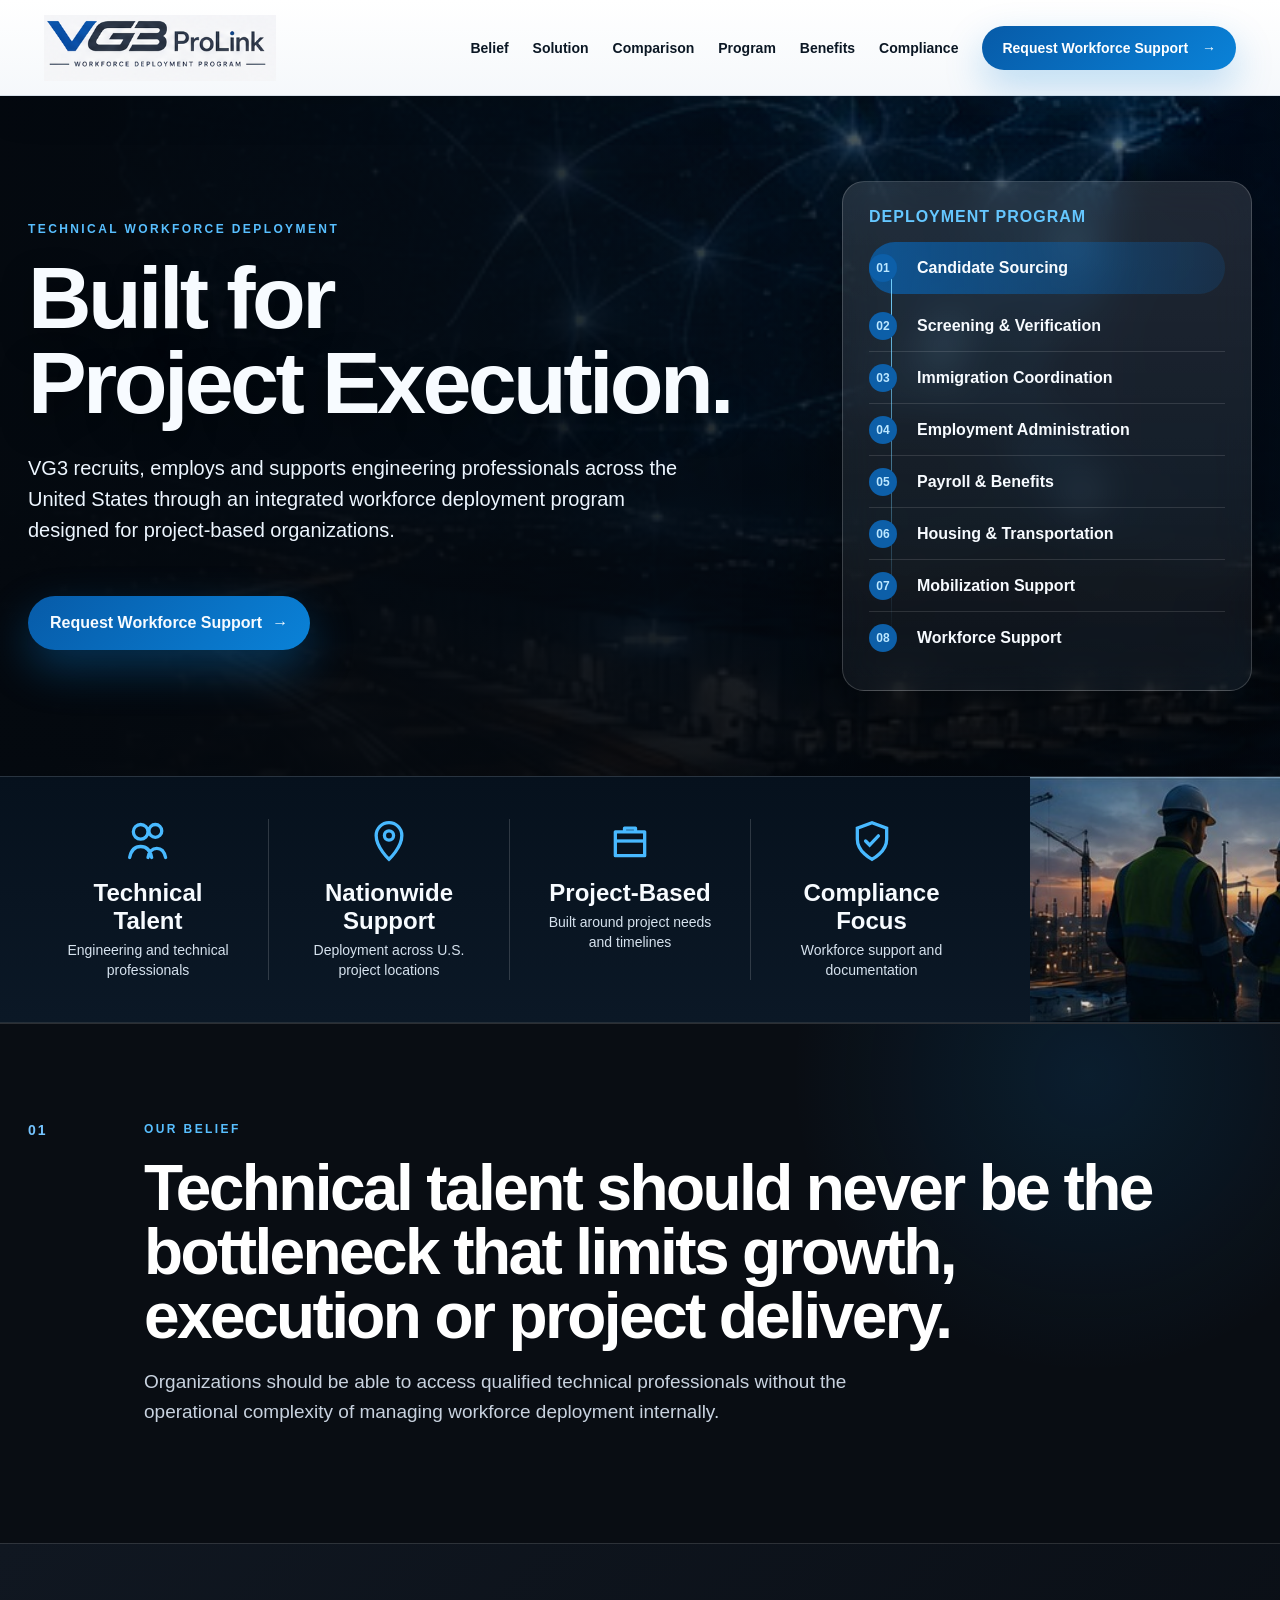
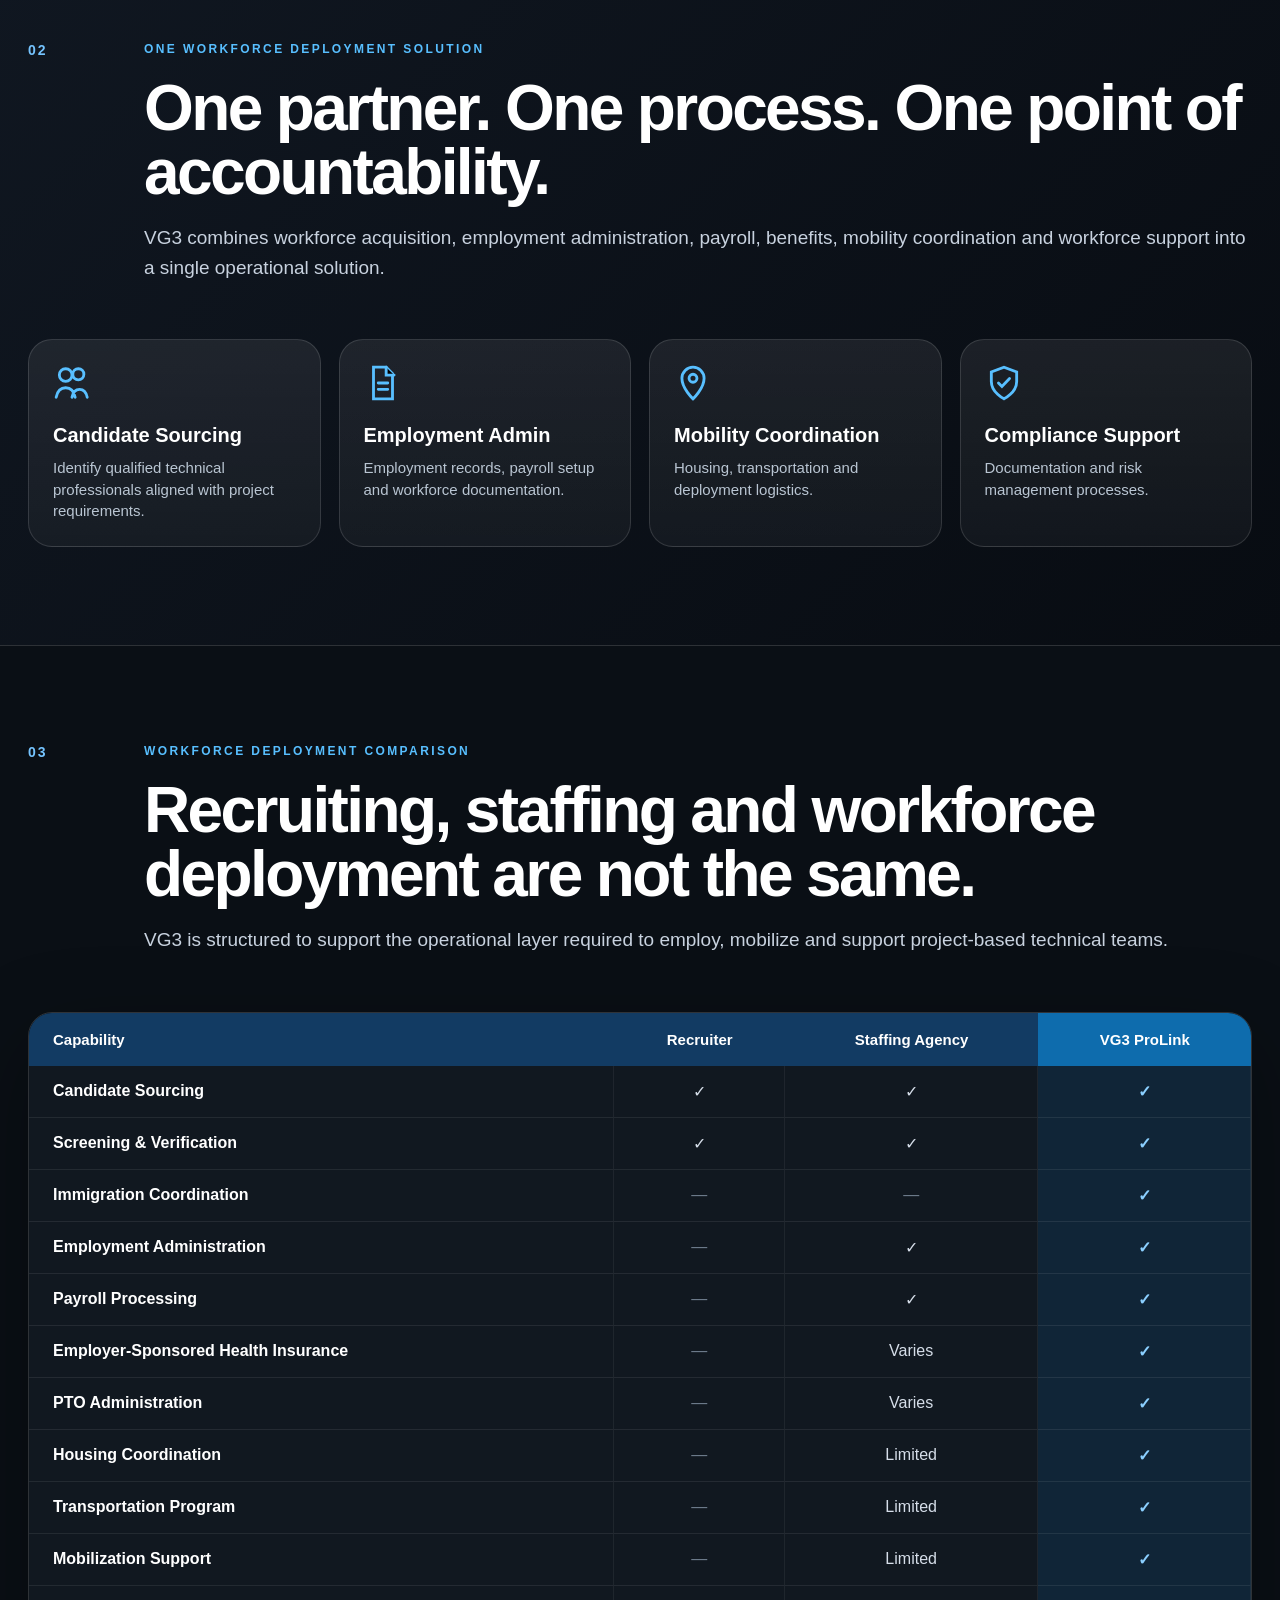
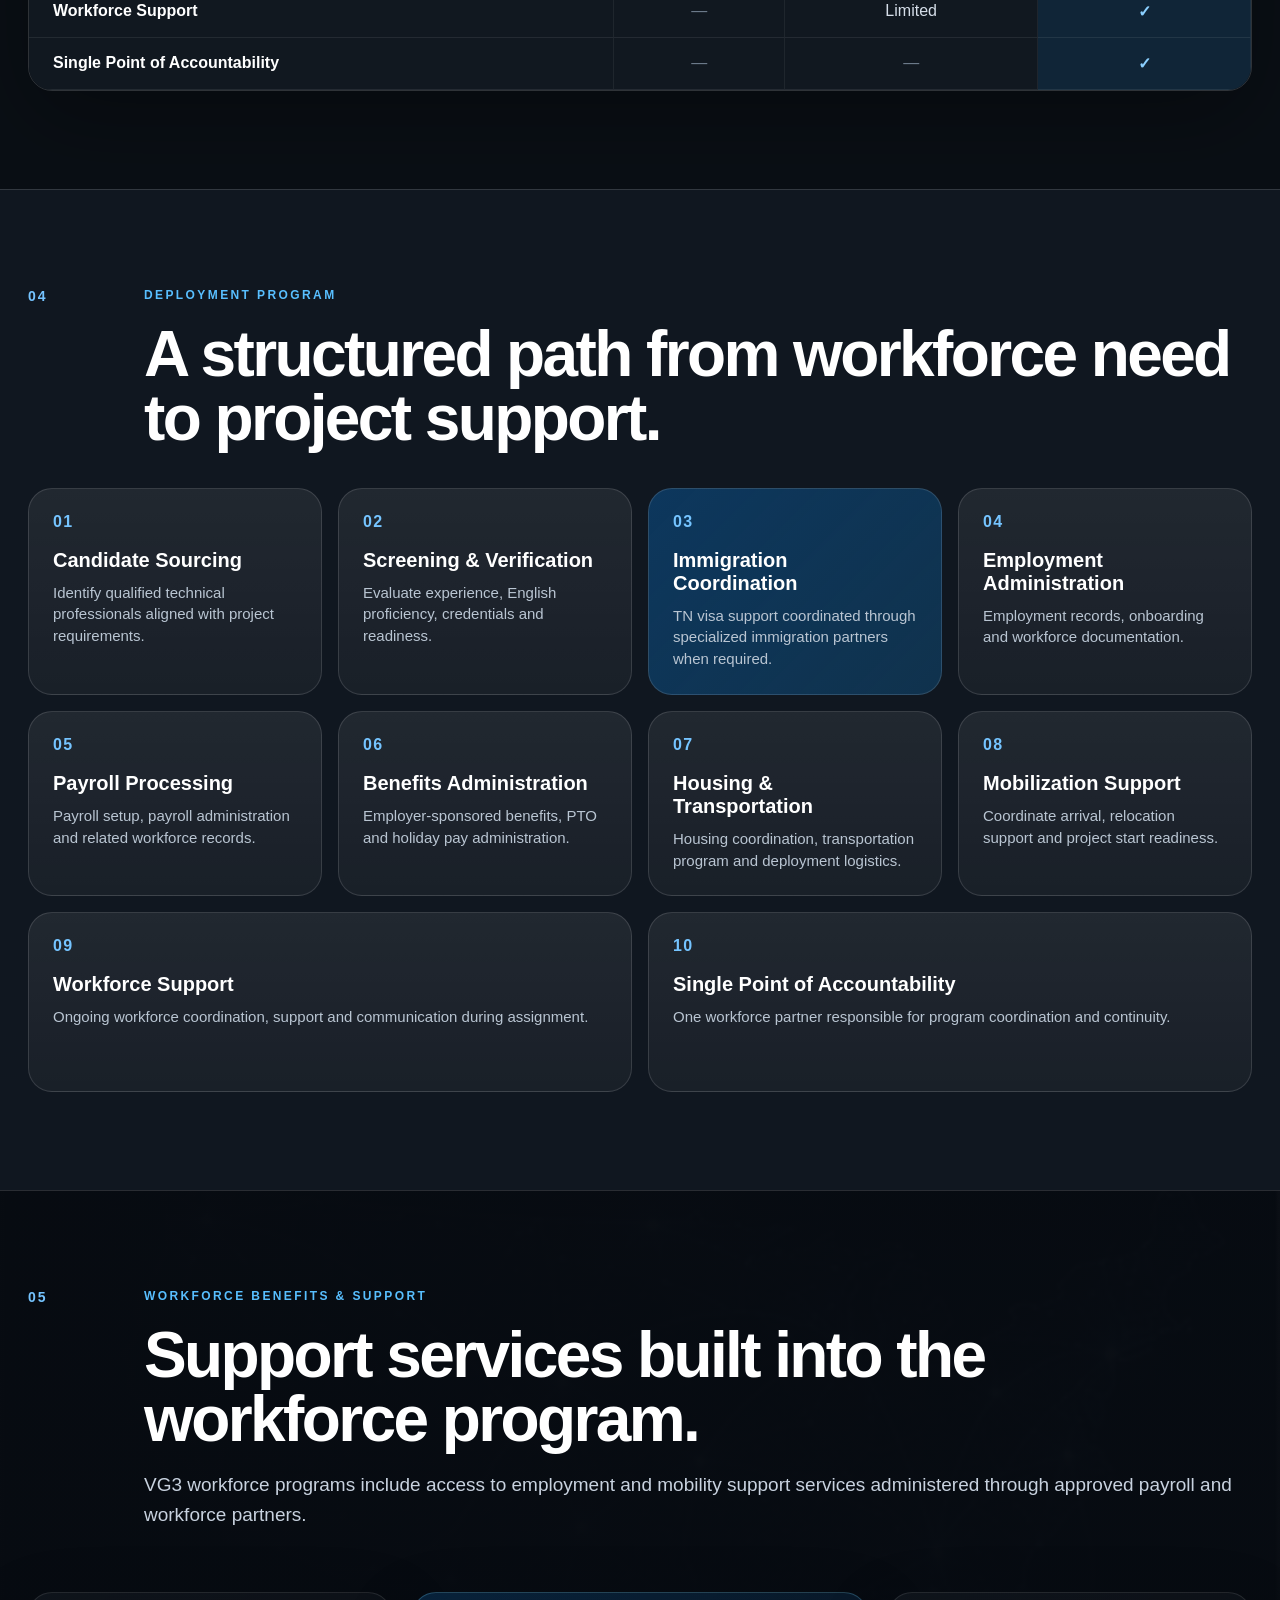
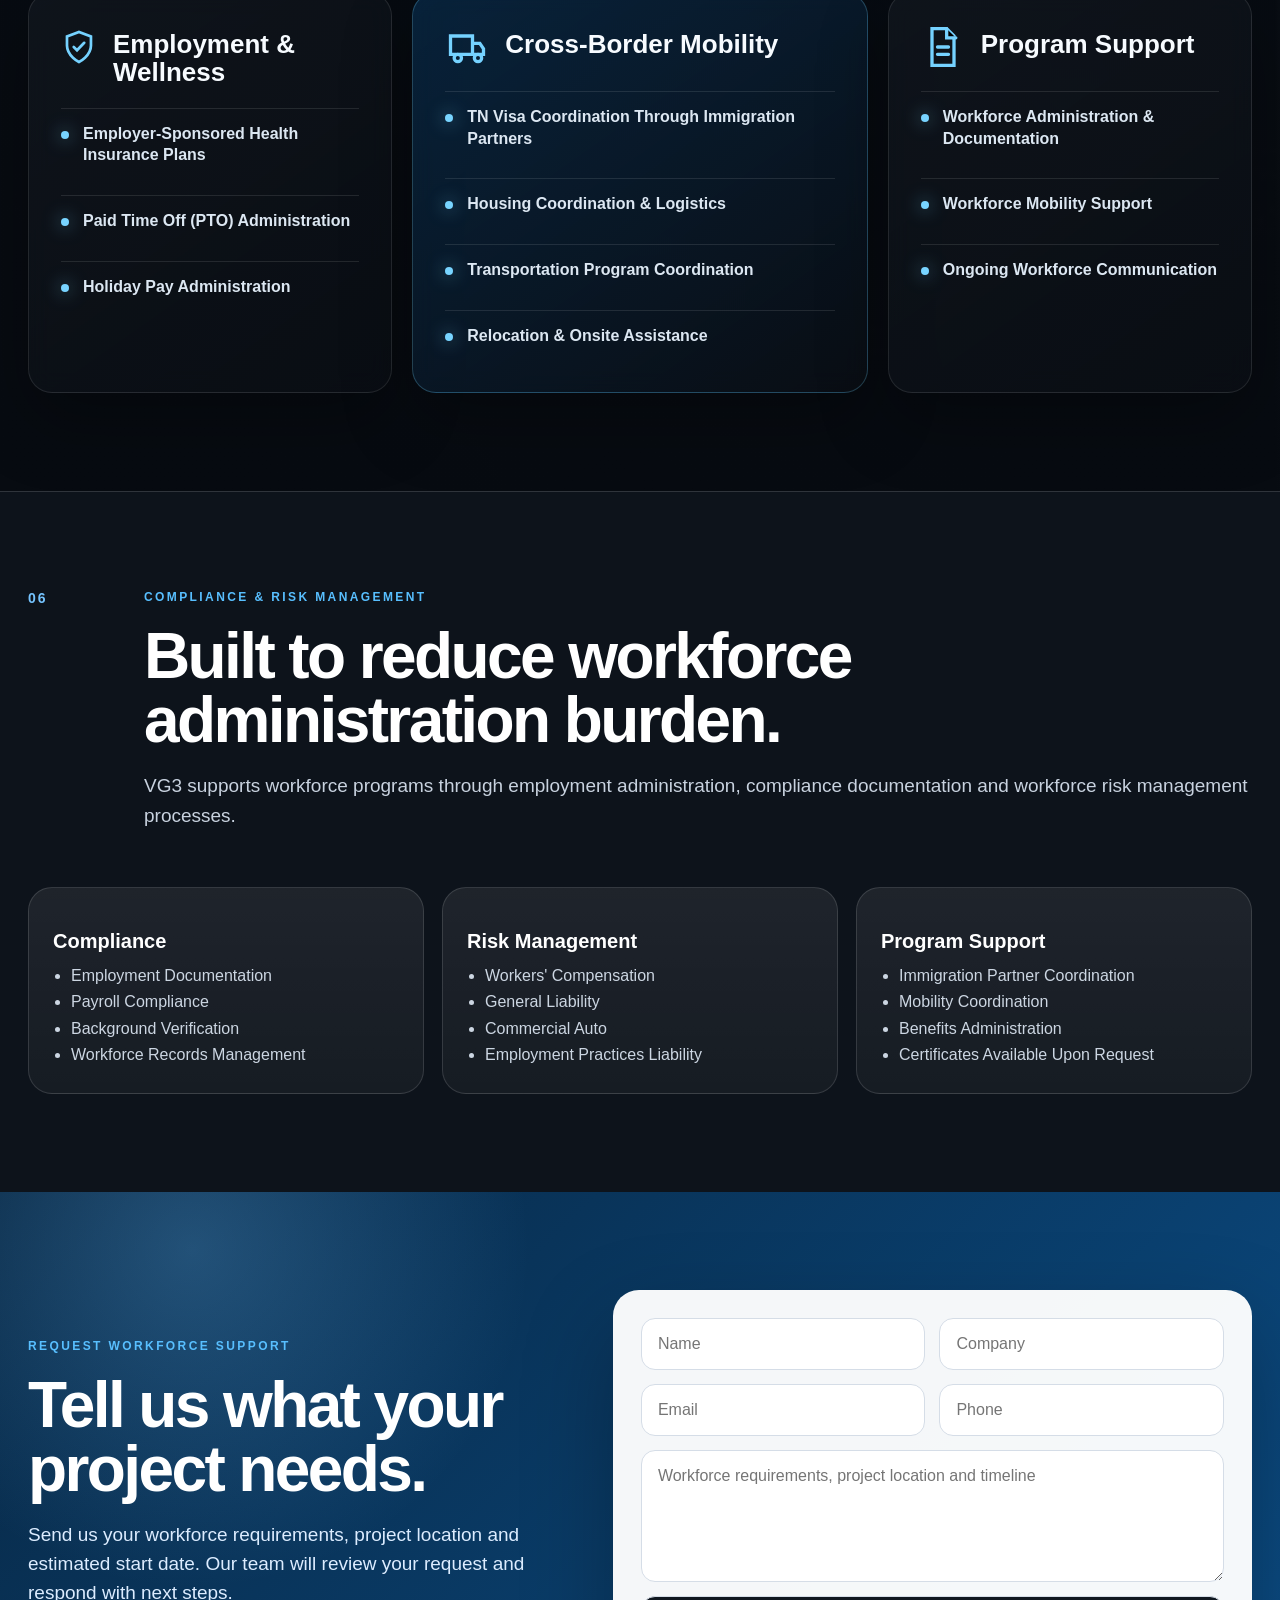
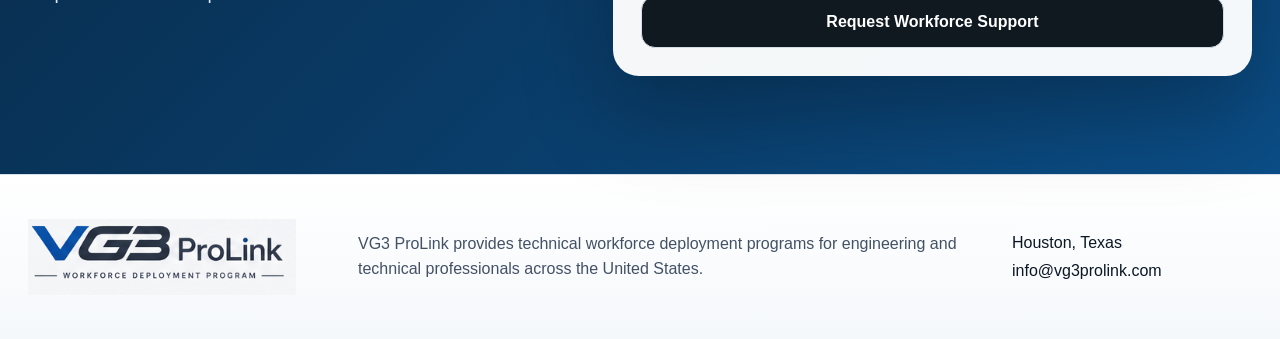
==== commit 7b4be1a8: "Add files via upload" ====
--- a/index.html
+++ b/index.html
@@ -1,13 +1,230 @@
-<!DOCTYPE html><html lang="en"><head><meta charset="UTF-8"/><meta name="viewport" content="width=device-width, initial-scale=1.0"/><title>VG3 ProLink | Technical Workforce Deployment</title><meta name="description" content="VG3 ProLink provides technical workforce deployment programs for engineering and technical professionals across the United States."/><link rel="stylesheet" href="assets/style.css"/></head><body>
-<header class="topbar"><a class="brand" href="#top"><img src="assets/vg3-logo-transparent.png" alt="VG3 ProLink Logo"/></a><nav class="desktop-nav"><a href="#belief">Belief</a><a href="#solution">Solution</a><a href="#comparison">Comparison</a><a href="#program">Program</a><a href="#benefits">Benefits</a><a href="#compliance">Compliance</a><a class="nav-cta" href="#contact">Request Workforce Support</a></nav></header>
-<main id="top">
-<section class="hero visual-section"><div class="visual-bg"></div><div class="scan-lines"></div><div class="container hero-inner"><div class="hero-copy"><div class="kicker">Technical Workforce Deployment</div><h1>Built for Project Execution.</h1><p>VG3 recruits, employs and supports engineering professionals across the United States through an integrated workforce deployment program designed for project-based organizations.</p><a class="primary-btn" href="#contact">Request Workforce Support</a></div><aside class="mission-panel"><div class="panel-label">Deployment Program</div><div class="route-map"><div class="route-node active"><b>01</b><span>Candidate Sourcing</span></div><div class="route-node"><b>02</b><span>Screening & Verification</span></div><div class="route-node"><b>03</b><span>Immigration Coordination</span></div><div class="route-node"><b>04</b><span>Employment Administration</span></div><div class="route-node"><b>05</b><span>Payroll & Benefits</span></div><div class="route-node"><b>06</b><span>Housing & Transportation</span></div><div class="route-node"><b>07</b><span>Mobilization Support</span></div><div class="route-node"><b>08</b><span>Workforce Support</span></div></div></aside></div></section>
-<section class="section belief" id="belief"><div class="container belief-layout"><div class="section-count">01</div><div><div class="kicker">Our Belief</div><h2>Technical talent should never be the bottleneck that limits growth, execution or project delivery.</h2><p>Organizations should be able to access qualified technical professionals without the operational complexity of managing workforce deployment internally.</p></div></div></section>
-<section class="section solution" id="solution"><div class="container solution-layout"><div class="section-head"><div class="section-count">02</div><div><div class="kicker">One Workforce Deployment Solution</div><h2>One partner. One process. One point of accountability.</h2><p>VG3 combines workforce acquisition, employment administration, payroll, benefits, mobility coordination and workforce support into a single operational solution.</p></div></div><div class="system-orbit"><div class="orbit-ring"></div><div class="center-mark">VG3</div><div class="orbit-item i1">Sourcing</div><div class="orbit-item i2">Screening</div><div class="orbit-item i3">Immigration</div><div class="orbit-item i4">Employment</div><div class="orbit-item i5">Payroll & Benefits</div><div class="orbit-item i6">Mobility</div><div class="orbit-item i7">Support</div></div></div></section>
-<section class="section comparison" id="comparison"><div class="container"><div class="section-head"><div class="section-count">03</div><div><div class="kicker">Workforce Deployment Comparison</div><h2>Recruiting, staffing and workforce deployment are not the same.</h2><p>VG3 is structured to support the operational layer required to employ, mobilize and support project-based technical teams.</p></div></div><div class="table-shell"><table><thead><tr><th>Capability</th><th>Recruiter</th><th>Staffing Agency</th><th>VG3 ProLink</th></tr></thead><tbody><tr><td>Candidate Sourcing</td><td>✓</td><td>✓</td><td>✓</td></tr><tr><td>Screening & Verification</td><td>✓</td><td>✓</td><td>✓</td></tr><tr><td>Immigration Coordination</td><td class="muted">—</td><td class="muted">—</td><td>✓</td></tr><tr><td>Employment Administration</td><td class="muted">—</td><td>✓</td><td>✓</td></tr><tr><td>Payroll Processing</td><td class="muted">—</td><td>✓</td><td>✓</td></tr><tr><td>Employer-Sponsored Health Insurance</td><td class="muted">—</td><td>Varies</td><td>✓</td></tr><tr><td>PTO Administration</td><td class="muted">—</td><td>Varies</td><td>✓</td></tr><tr><td>Housing Coordination</td><td class="muted">—</td><td>Limited</td><td>✓</td></tr><tr><td>Transportation Program</td><td class="muted">—</td><td>Limited</td><td>✓</td></tr><tr><td>Mobilization Support</td><td class="muted">—</td><td>Limited</td><td>✓</td></tr><tr><td>Workforce Support</td><td class="muted">—</td><td>Limited</td><td>✓</td></tr><tr><td>Single Point of Accountability</td><td class="muted">—</td><td class="muted">—</td><td>✓</td></tr></tbody></table></div><div class="positioning"><div>Recruiters find talent.</div><div>Staffing firms provide labor.</div><div>VG3 deploys workforce programs.</div></div></div></section>
-<section class="section program" id="program"><div class="container"><div class="section-head"><div class="section-count">04</div><div><div class="kicker">Deployment Program</div><h2>A structured path from workforce need to project support.</h2></div></div><div class="process-grid"><article><span>01</span><h3>Candidate Sourcing</h3><p>Identify qualified technical professionals aligned with project requirements.</p></article><article><span>02</span><h3>Screening & Verification</h3><p>Evaluate experience, English proficiency, credentials and readiness.</p></article><article class="accent"><span>03</span><h3>Immigration Coordination</h3><p>TN visa support coordinated through specialized immigration partners when required.</p></article><article><span>04</span><h3>Employment Administration</h3><p>Employment records, onboarding and workforce documentation.</p></article><article><span>05</span><h3>Payroll Processing</h3><p>Payroll setup, payroll administration and related workforce records.</p></article><article><span>06</span><h3>Benefits Administration</h3><p>Employer-sponsored benefits, PTO and holiday pay administration.</p></article><article><span>07</span><h3>Housing & Transportation</h3><p>Housing coordination, transportation program and deployment logistics.</p></article><article><span>08</span><h3>Mobilization Support</h3><p>Coordinate arrival, relocation support and project start readiness.</p></article><article class="wide"><span>09</span><h3>Workforce Support</h3><p>Ongoing workforce coordination, support and communication during assignment.</p></article><article class="wide"><span>10</span><h3>Single Point of Accountability</h3><p>One workforce partner responsible for program coordination and continuity.</p></article></div></div></section>
-<section class="section benefits visual-section" id="benefits"><div class="visual-bg"></div><div class="scan-lines"></div><div class="container"><div class="section-head benefits-head"><div class="section-count">05</div><div><div class="kicker">Workforce Benefits & Support</div><h2>Support services built into the workforce program.</h2><p>VG3 workforce programs include access to employment and mobility support services administered through approved payroll and workforce partners.</p></div></div><div class="benefits-dashboard"><article class="benefit-pillar"><div class="pillar-header"><span class="pillar-icon">01</span><h3>Employment & Wellness</h3></div><ul><li>Employer-Sponsored Health Insurance Plans</li><li>Paid Time Off (PTO) Administration</li><li>Holiday Pay Administration</li></ul></article><article class="benefit-pillar featured"><div class="pillar-header"><span class="pillar-icon">02</span><h3>Cross-Border Mobility</h3></div><ul><li>TN Visa Coordination Through Immigration Partners</li><li>Housing Coordination & Logistics</li><li>Transportation Program Coordination</li><li>Relocation & Onsite Assistance</li></ul></article><article class="benefit-pillar"><div class="pillar-header"><span class="pillar-icon">03</span><h3>Program Support</h3></div><ul><li>Workforce Administration & Documentation</li><li>Workforce Mobility Support</li><li>Ongoing Workforce Communication</li></ul></article></div></div></section>
-<section class="section compliance" id="compliance"><div class="container"><div class="section-head"><div class="section-count">06</div><div><div class="kicker">Compliance & Risk Management</div><h2>Built to reduce workforce administration burden.</h2><p>VG3 supports workforce programs through employment administration, compliance documentation and workforce risk management processes.</p></div></div><div class="compliance-grid"><article><h3>Compliance</h3><ul><li>Employment Documentation</li><li>Payroll Compliance</li><li>Background Verification</li><li>Workforce Records Management</li></ul></article><article><h3>Risk Management</h3><ul><li>Workers' Compensation</li><li>General Liability</li><li>Commercial Auto</li><li>Employment Practices Liability</li></ul></article><article><h3>Program Support</h3><ul><li>Immigration Partner Coordination</li><li>Mobility Coordination</li><li>Benefits Administration</li><li>Certificates Available Upon Request</li></ul></article></div></div></section>
-<section class="section why"><div class="container"><div class="section-head"><div class="section-count">07</div><div><div class="kicker">Why Organizations Choose VG3</div><h2>A workforce partner for project-based execution.</h2></div></div><div class="choose-grid"><div><h3>One Workforce Partner</h3><p>A single operating model for workforce deployment.</p></div><div><h3>Workforce Administration</h3><p>Employment records, payroll support and workforce coordination.</p></div><div><h3>Employer-Sponsored Benefits</h3><p>Benefits support through approved payroll and workforce partners.</p></div><div><h3>Immigration Coordination</h3><p>TN visa support coordinated through specialized immigration partners when required.</p></div><div><h3>Mobility Coordination</h3><p>Housing, transportation and deployment logistics.</p></div><div><h3>Single Point of Accountability</h3><p>One partner responsible for workforce program coordination.</p></div></div></div></section>
-<section class="contact" id="contact"><div class="container contact-inner"><div><div class="kicker">Request Workforce Support</div><h2>Tell us what your project needs.</h2><p>Send us your workforce requirements, project location and estimated start date. Our team will review your request and respond with next steps.</p></div><form action="mailto:info@vg3prolink.com" method="post" enctype="text/plain"><input name="name" placeholder="Name" required/><input name="company" placeholder="Company"/><input name="email" type="email" placeholder="Email" required/><input name="phone" placeholder="Phone"/><textarea name="message" placeholder="Workforce requirements, project location and timeline"></textarea><button type="submit">Request Workforce Support</button></form></div></section>
-</main><footer><div class="container footer-inner"><img src="assets/vg3-logo-transparent.png" alt="VG3 ProLink"/><div>Houston, Texas<br><a href="mailto:info@vg3prolink.com">info@vg3prolink.com</a></div></div></footer><script src="assets/main.js"></script></body></html>+<!DOCTYPE html>
+<html lang="en">
+<head>
+  <meta charset="UTF-8" />
+  <meta name="viewport" content="width=device-width, initial-scale=1.0" />
+  <title>VG3 ProLink | Technical Workforce Deployment</title>
+  <meta name="description" content="VG3 ProLink provides technical workforce deployment programs for engineering and technical professionals across the United States." />
+  <link rel="stylesheet" href="assets/style.css" />
+</head>
+<body>
+  <header class="topbar">
+    <a class="brand" href="#top" aria-label="VG3 ProLink">
+      <img src="assets/vg3-logo.png" alt="VG3 ProLink Workforce Deployment Program" />
+    </a>
+    <nav class="desktop-nav">
+      <a href="#belief">Belief</a>
+      <a href="#solution">Solution</a>
+      <a href="#comparison">Comparison</a>
+      <a href="#program">Program</a>
+      <a href="#benefits">Benefits</a>
+      <a href="#compliance">Compliance</a>
+      <a class="nav-cta" href="#contact">Request Workforce Support <span>→</span></a>
+    </nav>
+  </header>
+
+  <main id="top">
+    <section class="hero">
+      <div class="hero-bg"></div>
+      <div class="hero-overlay"></div>
+      <div class="container hero-inner">
+        <div class="hero-copy">
+          <div class="kicker">Technical Workforce Deployment</div>
+          <h1>Built for<br>Project Execution.</h1>
+          <p>VG3 recruits, employs and supports engineering professionals across the United States through an integrated workforce deployment program designed for project-based organizations.</p>
+          <a class="primary-btn" href="#contact">Request Workforce Support <span>→</span></a>
+        </div>
+
+        <aside class="deployment-panel">
+          <div class="panel-label">Deployment Program</div>
+          <div class="deployment-list">
+            <div class="active"><b>01</b><span>Candidate Sourcing</span></div>
+            <div><b>02</b><span>Screening & Verification</span></div>
+            <div><b>03</b><span>Immigration Coordination</span></div>
+            <div><b>04</b><span>Employment Administration</span></div>
+            <div><b>05</b><span>Payroll & Benefits</span></div>
+            <div><b>06</b><span>Housing & Transportation</span></div>
+            <div><b>07</b><span>Mobilization Support</span></div>
+            <div><b>08</b><span>Workforce Support</span></div>
+          </div>
+        </aside>
+      </div>
+    </section>
+
+    <section class="stats-band">
+      <div class="container stats-grid">
+        <div><svg><use href="assets/icons.svg#people"></use></svg><strong>Technical Talent</strong><span>Engineering and technical professionals</span></div>
+        <div><svg><use href="assets/icons.svg#location"></use></svg><strong>Nationwide Support</strong><span>Deployment across U.S. project locations</span></div>
+        <div><svg><use href="assets/icons.svg#briefcase"></use></svg><strong>Project-Based</strong><span>Built around project needs and timelines</span></div>
+        <div><svg><use href="assets/icons.svg#shield"></use></svg><strong>Compliance Focus</strong><span>Workforce support and documentation</span></div>
+      </div>
+      <img class="workers-photo" src="assets/workers-industrial.jpg" alt="Industrial workers at project site" />
+    </section>
+
+    <section class="section belief" id="belief">
+      <div class="container belief-layout">
+        <div class="section-count">01</div>
+        <div>
+          <div class="kicker">Our Belief</div>
+          <h2>Technical talent should never be the bottleneck that limits growth, execution or project delivery.</h2>
+          <p>Organizations should be able to access qualified technical professionals without the operational complexity of managing workforce deployment internally.</p>
+        </div>
+      </div>
+    </section>
+
+    <section class="section solution" id="solution">
+      <div class="container solution-layout">
+        <div class="section-head">
+          <div class="section-count">02</div>
+          <div>
+            <div class="kicker">One Workforce Deployment Solution</div>
+            <h2>One partner. One process. One point of accountability.</h2>
+            <p>VG3 combines workforce acquisition, employment administration, payroll, benefits, mobility coordination and workforce support into a single operational solution.</p>
+          </div>
+        </div>
+
+        <div class="solution-cards">
+          <article><svg><use href="assets/icons.svg#people"></use></svg><h3>Candidate Sourcing</h3><p>Identify qualified technical professionals aligned with project requirements.</p></article>
+          <article><svg><use href="assets/icons.svg#document"></use></svg><h3>Employment Admin</h3><p>Employment records, payroll setup and workforce documentation.</p></article>
+          <article><svg><use href="assets/icons.svg#location"></use></svg><h3>Mobility Coordination</h3><p>Housing, transportation and deployment logistics.</p></article>
+          <article><svg><use href="assets/icons.svg#shield"></use></svg><h3>Compliance Support</h3><p>Documentation and risk management processes.</p></article>
+        </div>
+      </div>
+    </section>
+
+    <section class="section comparison" id="comparison">
+      <div class="container">
+        <div class="section-head">
+          <div class="section-count">03</div>
+          <div>
+            <div class="kicker">Workforce Deployment Comparison</div>
+            <h2>Recruiting, staffing and workforce deployment are not the same.</h2>
+            <p>VG3 is structured to support the operational layer required to employ, mobilize and support project-based technical teams.</p>
+          </div>
+        </div>
+
+        <div class="table-shell">
+          <table>
+            <thead><tr><th>Capability</th><th>Recruiter</th><th>Staffing Agency</th><th>VG3 ProLink</th></tr></thead>
+            <tbody>
+              <tr><td>Candidate Sourcing</td><td>✓</td><td>✓</td><td>✓</td></tr>
+              <tr><td>Screening & Verification</td><td>✓</td><td>✓</td><td>✓</td></tr>
+              <tr><td>Immigration Coordination</td><td class="muted">—</td><td class="muted">—</td><td>✓</td></tr>
+              <tr><td>Employment Administration</td><td class="muted">—</td><td>✓</td><td>✓</td></tr>
+              <tr><td>Payroll Processing</td><td class="muted">—</td><td>✓</td><td>✓</td></tr>
+              <tr><td>Employer-Sponsored Health Insurance</td><td class="muted">—</td><td>Varies</td><td>✓</td></tr>
+              <tr><td>PTO Administration</td><td class="muted">—</td><td>Varies</td><td>✓</td></tr>
+              <tr><td>Housing Coordination</td><td class="muted">—</td><td>Limited</td><td>✓</td></tr>
+              <tr><td>Transportation Program</td><td class="muted">—</td><td>Limited</td><td>✓</td></tr>
+              <tr><td>Mobilization Support</td><td class="muted">—</td><td>Limited</td><td>✓</td></tr>
+              <tr><td>Workforce Support</td><td class="muted">—</td><td>Limited</td><td>✓</td></tr>
+              <tr><td>Single Point of Accountability</td><td class="muted">—</td><td class="muted">—</td><td>✓</td></tr>
+            </tbody>
+          </table>
+        </div>
+      </div>
+    </section>
+
+    <section class="section program" id="program">
+      <div class="container">
+        <div class="section-head">
+          <div class="section-count">04</div>
+          <div>
+            <div class="kicker">Deployment Program</div>
+            <h2>A structured path from workforce need to project support.</h2>
+          </div>
+        </div>
+
+        <div class="process-grid">
+          <article><span>01</span><h3>Candidate Sourcing</h3><p>Identify qualified technical professionals aligned with project requirements.</p></article>
+          <article><span>02</span><h3>Screening & Verification</h3><p>Evaluate experience, English proficiency, credentials and readiness.</p></article>
+          <article class="accent"><span>03</span><h3>Immigration Coordination</h3><p>TN visa support coordinated through specialized immigration partners when required.</p></article>
+          <article><span>04</span><h3>Employment Administration</h3><p>Employment records, onboarding and workforce documentation.</p></article>
+          <article><span>05</span><h3>Payroll Processing</h3><p>Payroll setup, payroll administration and related workforce records.</p></article>
+          <article><span>06</span><h3>Benefits Administration</h3><p>Employer-sponsored benefits, PTO and holiday pay administration.</p></article>
+          <article><span>07</span><h3>Housing & Transportation</h3><p>Housing coordination, transportation program and deployment logistics.</p></article>
+          <article><span>08</span><h3>Mobilization Support</h3><p>Coordinate arrival, relocation support and project start readiness.</p></article>
+          <article class="wide"><span>09</span><h3>Workforce Support</h3><p>Ongoing workforce coordination, support and communication during assignment.</p></article>
+          <article class="wide"><span>10</span><h3>Single Point of Accountability</h3><p>One workforce partner responsible for program coordination and continuity.</p></article>
+        </div>
+      </div>
+    </section>
+
+    <section class="section benefits" id="benefits">
+      <div class="container">
+        <div class="section-head">
+          <div class="section-count">05</div>
+          <div>
+            <div class="kicker">Workforce Benefits & Support</div>
+            <h2>Support services built into the workforce program.</h2>
+            <p>VG3 workforce programs include access to employment and mobility support services administered through approved payroll and workforce partners.</p>
+          </div>
+        </div>
+
+        <div class="benefits-dashboard">
+          <article>
+            <div class="pillar-header"><svg><use href="assets/icons.svg#shield"></use></svg><h3>Employment & Wellness</h3></div>
+            <ul><li>Employer-Sponsored Health Insurance Plans</li><li>Paid Time Off (PTO) Administration</li><li>Holiday Pay Administration</li></ul>
+          </article>
+          <article class="featured">
+            <div class="pillar-header"><svg><use href="assets/icons.svg#truck"></use></svg><h3>Cross-Border Mobility</h3></div>
+            <ul><li>TN Visa Coordination Through Immigration Partners</li><li>Housing Coordination & Logistics</li><li>Transportation Program Coordination</li><li>Relocation & Onsite Assistance</li></ul>
+          </article>
+          <article>
+            <div class="pillar-header"><svg><use href="assets/icons.svg#document"></use></svg><h3>Program Support</h3></div>
+            <ul><li>Workforce Administration & Documentation</li><li>Workforce Mobility Support</li><li>Ongoing Workforce Communication</li></ul>
+          </article>
+        </div>
+      </div>
+    </section>
+
+    <section class="section compliance" id="compliance">
+      <div class="container">
+        <div class="section-head">
+          <div class="section-count">06</div>
+          <div>
+            <div class="kicker">Compliance & Risk Management</div>
+            <h2>Built to reduce workforce administration burden.</h2>
+            <p>VG3 supports workforce programs through employment administration, compliance documentation and workforce risk management processes.</p>
+          </div>
+        </div>
+
+        <div class="compliance-grid">
+          <article><h3>Compliance</h3><ul><li>Employment Documentation</li><li>Payroll Compliance</li><li>Background Verification</li><li>Workforce Records Management</li></ul></article>
+          <article><h3>Risk Management</h3><ul><li>Workers' Compensation</li><li>General Liability</li><li>Commercial Auto</li><li>Employment Practices Liability</li></ul></article>
+          <article><h3>Program Support</h3><ul><li>Immigration Partner Coordination</li><li>Mobility Coordination</li><li>Benefits Administration</li><li>Certificates Available Upon Request</li></ul></article>
+        </div>
+      </div>
+    </section>
+
+    <section class="contact" id="contact">
+      <div class="container contact-inner">
+        <div>
+          <div class="kicker">Request Workforce Support</div>
+          <h2>Tell us what your project needs.</h2>
+          <p>Send us your workforce requirements, project location and estimated start date. Our team will review your request and respond with next steps.</p>
+        </div>
+
+        <form action="mailto:info@vg3prolink.com" method="post" enctype="text/plain">
+          <input name="name" placeholder="Name" required />
+          <input name="company" placeholder="Company" />
+          <input name="email" type="email" placeholder="Email" required />
+          <input name="phone" placeholder="Phone" />
+          <textarea name="message" placeholder="Workforce requirements, project location and timeline"></textarea>
+          <button type="submit">Request Workforce Support</button>
+        </form>
+      </div>
+    </section>
+  </main>
+
+  <footer>
+    <div class="container footer-inner">
+      <img src="assets/vg3-logo.png" alt="VG3 ProLink" />
+      <div class="footer-copy">VG3 ProLink provides technical workforce deployment programs for engineering and technical professionals across the United States.</div>
+      <div class="footer-contact">Houston, Texas<br><a href="mailto:info@vg3prolink.com">info@vg3prolink.com</a></div>
+    </div>
+  </footer>
+
+  <script src="assets/main.js"></script>
+</body>
+</html>
--- a/assets/style.css
+++ b/assets/style.css
@@ -1,14 +1,15 @@
-/* VG3 ProLink V10 */
-:root{--blue:#0b4d86;--blue2:#1185d5;--cyan:#76d5ff;--ink:#070b10;--line:rgba(255,255,255,.14);--text:#f6f9fc}
+/* VG3 ProLink V11 */
+:root{--blue:#075ba8;--blue2:#0a82d8;--cyan:#74d2ff;--navy:#05101a;--ink:#070b10;--panel:#101923;--line:rgba(255,255,255,.14);--muted:#b7c4d2;--text:#f7fbff;--light:#f5f8fb}
 *{box-sizing:border-box}html{scroll-behavior:smooth}body{margin:0;background:#070b10;color:var(--text);font-family:Arial,Helvetica,sans-serif}a{text-decoration:none;color:inherit}.container{width:min(1240px,calc(100% - 56px));margin:0 auto}
-.topbar{position:sticky;top:0;z-index:50;height:96px;display:flex;align-items:center;justify-content:space-between;padding:0 44px;background:linear-gradient(180deg,rgba(255,255,255,.10),rgba(7,11,16,.80) 42%,rgba(7,11,16,.96));backdrop-filter:blur(22px);border-bottom:1px solid rgba(255,255,255,.10)}.brand img{height:64px;width:auto;display:block;filter:drop-shadow(0 0 18px rgba(118,213,255,.18))}.desktop-nav{display:flex;align-items:center;gap:24px;color:#d7dde6;font-size:14px;font-weight:800}.desktop-nav a:hover{color:#fff}.nav-cta{padding:13px 18px;border-radius:999px;background:linear-gradient(135deg,var(--blue),var(--blue2));box-shadow:0 16px 38px rgba(17,133,213,.34);color:#fff!important}
-.visual-section{position:relative;overflow:hidden}.visual-bg{position:absolute;inset:0;background:url("operational-map.svg") center/cover no-repeat;opacity:.88}.scan-lines{position:absolute;inset:0;background-image:linear-gradient(rgba(255,255,255,.055) 1px,transparent 1px),linear-gradient(90deg,rgba(255,255,255,.055) 1px,transparent 1px);background-size:52px 52px;opacity:.13}
-.hero{min-height:810px;background:#080d14}.hero:after{content:"";position:absolute;inset:0;background:linear-gradient(90deg,rgba(7,11,16,.98),rgba(7,11,16,.80) 43%,rgba(7,11,16,.42) 100%),linear-gradient(180deg,rgba(255,255,255,.04),transparent 22%)}.hero-inner{position:relative;z-index:2;display:grid;grid-template-columns:1.02fr .78fr;gap:70px;align-items:center;min-height:810px;padding:78px 0}.kicker{color:#9bd7ff;text-transform:uppercase;letter-spacing:3px;font-size:12px;font-weight:900;margin-bottom:20px;text-shadow:0 0 18px rgba(118,213,255,.24)}h1{font-size:clamp(60px,7.4vw,104px);line-height:.9;letter-spacing:-4.7px;margin:0 0 30px;text-shadow:0 14px 32px rgba(0,0,0,.35)}.hero-copy p{font-size:22px;line-height:1.52;color:#dbe6f1;max-width:790px}.primary-btn{display:inline-flex;margin-top:34px;min-height:56px;align-items:center;justify-content:center;padding:0 25px;border-radius:14px;font-weight:900;background:linear-gradient(135deg,var(--blue),var(--blue2));box-shadow:0 18px 44px rgba(17,133,213,.35)}
-.mission-panel{border:1px solid rgba(255,255,255,.18);border-radius:30px;background:linear-gradient(180deg,rgba(255,255,255,.105),rgba(255,255,255,.045));box-shadow:0 34px 90px rgba(0,0,0,.44);padding:30px;backdrop-filter:blur(20px)}.panel-label{font-weight:900;color:#e5eef7;letter-spacing:.4px;margin-bottom:20px;font-size:22px}.route-map{display:grid;gap:11px;position:relative}.route-map:before{content:"";position:absolute;left:24px;top:24px;bottom:24px;width:1px;background:linear-gradient(var(--cyan),transparent)}.route-node{position:relative;display:grid;grid-template-columns:50px 1fr;align-items:center;padding:14px 15px;border-radius:16px;background:rgba(0,0,0,.25);border:1px solid rgba(255,255,255,.13);font-weight:800}.route-node b{color:#75c4ff}.route-node.active{background:linear-gradient(135deg,rgba(11,77,134,.72),rgba(17,133,213,.45))}
-.section{padding:105px 0;background:#0b1016;border-top:1px solid var(--line);position:relative;overflow:hidden}.section-count{color:#75c4ff;font-size:14px;font-weight:900;letter-spacing:2px;margin-bottom:16px}h2{font-size:clamp(42px,5vw,72px);line-height:.98;letter-spacing:-3px;margin:0;color:#fff}p{color:#c8d2df;font-size:20px;line-height:1.55}.belief{background:radial-gradient(circle at 85% 10%,rgba(17,133,213,.15),transparent 25%),#090d13}.belief-layout{display:grid;grid-template-columns:90px 1fr;gap:26px}.belief h2{max-width:1090px}.belief p{max-width:820px}
-.solution{background:linear-gradient(135deg,#101721,#080c12)}.solution-layout{display:grid;grid-template-columns:.88fr 1.12fr;gap:60px;align-items:center}.section-head{display:grid;grid-template-columns:90px 1fr;gap:26px;margin-bottom:42px}.section-head p{max-width:860px}.system-orbit{height:520px;border:1px solid rgba(255,255,255,.14);border-radius:34px;background:radial-gradient(circle at center,rgba(17,133,213,.22),transparent 32%),rgba(255,255,255,.045);position:relative}.orbit-ring{position:absolute;inset:70px;border:1px dashed rgba(118,213,255,.26);border-radius:50%}.center-mark{position:absolute;left:50%;top:50%;transform:translate(-50%,-50%);height:120px;width:120px;border-radius:34px;background:linear-gradient(135deg,var(--blue),var(--blue2));display:flex;align-items:center;justify-content:center;font-size:32px;font-weight:900;box-shadow:0 0 80px rgba(17,133,213,.4)}.orbit-item{position:absolute;padding:14px 18px;border-radius:999px;border:1px solid rgba(255,255,255,.16);background:#111923;font-weight:900;color:#eaf4fb}.i1{left:7%;top:12%}.i2{right:9%;top:14%}.i3{left:6%;bottom:17%}.i4{right:6%;bottom:18%}.i5{left:50%;top:8%;transform:translateX(-50%)}.i6{left:50%;bottom:8%;transform:translateX(-50%)}.i7{left:50%;top:50%;transform:translate(-50%,95px)}
-.comparison{background:#0a0f15}.table-shell{overflow:hidden;border-radius:28px;border:1px solid rgba(255,255,255,.15);box-shadow:0 28px 90px rgba(0,0,0,.32)}table{width:100%;border-collapse:separate;border-spacing:0;background:#111820}th{background:#123b63;color:#fff;text-align:center;padding:18px 16px;font-size:15px}th:first-child{text-align:left;padding-left:24px}th:last-child{background:#0e6cad}td{padding:17px 16px;text-align:center;border-bottom:1px solid rgba(255,255,255,.08);border-right:1px solid rgba(255,255,255,.06);color:#d6dee9}td:first-child{text-align:left;font-weight:900;color:#fff;padding-left:24px}td:last-child{background:rgba(14,108,173,.16);color:#8bd0ff;font-weight:900}tr:last-child td{border-bottom:0}.muted{color:#6f7d8c!important}.positioning,.choose-grid,.compliance-grid{display:grid;grid-template-columns:repeat(3,1fr);gap:18px}.positioning{margin-top:26px}.positioning div,.choose-grid div,.compliance-grid article,.process-grid article{border:1px solid rgba(255,255,255,.13);border-radius:24px;background:linear-gradient(180deg,rgba(255,255,255,.075),rgba(255,255,255,.038));padding:24px;font-weight:900}
-.program{background:#101720}.process-grid{display:grid;grid-template-columns:repeat(4,1fr);gap:16px}.process-grid article{min-height:190px;position:relative}.process-grid article:after{content:"";position:absolute;inset:auto 24px 18px 24px;height:1px;background:linear-gradient(90deg,var(--cyan),transparent);opacity:.35}.process-grid .wide{grid-column:span 2}.process-grid .accent{background:linear-gradient(135deg,rgba(11,77,134,.6),rgba(17,133,213,.25))}.process-grid span{color:#75c4ff;font-weight:900;letter-spacing:1.4px}.process-grid h3,.compliance-grid h3,.choose-grid h3{font-size:20px;line-height:1.15;color:#fff;margin:18px 0 10px}.process-grid p,.choose-grid p{font-size:15px;line-height:1.45;color:#b9c5d2;margin:0}
-.benefits{background:#070b11}.benefits:after{content:"";position:absolute;inset:0;background:linear-gradient(180deg,rgba(7,11,17,.58),rgba(7,11,17,.95)),linear-gradient(90deg,rgba(7,11,17,.98),rgba(7,11,17,.72) 54%,rgba(7,11,17,.58))}.benefits .visual-bg{opacity:.70}.benefits .container{position:relative;z-index:2}.benefits-dashboard{display:grid;grid-template-columns:1fr 1.25fr 1fr;gap:20px;margin-top:48px;align-items:stretch}.benefit-pillar{position:relative;overflow:hidden;min-height:370px;padding:34px;border-radius:26px;border:1px solid rgba(255,255,255,.10);background:linear-gradient(145deg,rgba(21,27,35,.56),rgba(10,14,20,.78));backdrop-filter:blur(12px);box-shadow:0 28px 70px rgba(0,0,0,.28)}.benefit-pillar:before{content:"";position:absolute;inset:0;background:radial-gradient(circle at 100% 0%,rgba(17,133,213,.12),transparent 52%);opacity:.75}.benefit-pillar.featured{border-color:rgba(118,213,255,.25);background:linear-gradient(145deg,rgba(11,77,134,.34),rgba(10,14,20,.82))}.pillar-header{position:relative;z-index:2;display:flex;gap:16px;align-items:flex-start;margin-bottom:24px}.pillar-icon{height:44px;width:44px;border-radius:14px;display:flex;align-items:center;justify-content:center;color:#fff;background:linear-gradient(135deg,var(--blue),var(--blue2));font-weight:900;box-shadow:0 16px 38px rgba(17,133,213,.28);flex:0 0 auto}.pillar-header h3{font-size:26px;line-height:1.05;margin:6px 0 0;color:#fff}.benefit-pillar ul{position:relative;z-index:2;margin:0;padding:0;list-style:none;display:grid;gap:15px}.benefit-pillar li{padding:15px 0 15px 22px;border-top:1px solid rgba(255,255,255,.10);color:#dce7f2;font-weight:700;line-height:1.35;position:relative}.benefit-pillar li:before{content:"";position:absolute;left:0;top:22px;width:8px;height:8px;border-radius:50%;background:#78d4ff;box-shadow:0 0 18px rgba(120,212,255,.7)}
-.compliance{background:#0d131b}ul{margin:0;padding-left:18px;color:#ccd6e2;line-height:1.65}.why{background:linear-gradient(135deg,#162231,#090d13)}.contact{padding:110px 0;background:radial-gradient(circle at 15% 10%,rgba(117,196,255,.24),transparent 28%),linear-gradient(135deg,#082845,#0b4d86)}.contact-inner{display:grid;grid-template-columns:.9fr 1.1fr;gap:62px;align-items:center}.contact p{color:#dcecff}form{display:grid;grid-template-columns:1fr 1fr;gap:14px;background:rgba(255,255,255,.96);border-radius:28px;padding:30px;box-shadow:0 36px 90px rgba(0,0,0,.28)}input,textarea,button{font:inherit;border:1px solid #d5dde7;border-radius:14px;padding:16px}textarea{grid-column:1/-1;min-height:132px;resize:vertical}button{grid-column:1/-1;background:#101820;color:#fff;font-weight:900;cursor:pointer}footer{padding:34px 0;background:#05080c;border-top:1px solid var(--line)}.footer-inner{display:flex;justify-content:space-between;align-items:center;color:#aab6c3}.footer-inner img{height:64px;width:auto}
-@media(max-width:1050px){.desktop-nav{display:none}.topbar{padding:0 20px}.brand img{height:48px}.hero-inner,.solution-layout,.contact-inner,.belief-layout,.section-head{grid-template-columns:1fr}.process-grid,.benefits-dashboard,.compliance-grid,.choose-grid,.positioning{grid-template-columns:1fr}.process-grid .wide{grid-column:span 1}.table-shell{overflow-x:auto}table{min-width:820px}form{grid-template-columns:1fr}h1{letter-spacing:-2.5px}.footer-inner{flex-direction:column;align-items:flex-start;gap:18px}.system-orbit{height:auto;padding:24px}.center-mark,.orbit-item{position:static;transform:none;margin:10px 0}.center-mark{width:100%;height:80px;border-radius:20px}.orbit-ring{display:none}}
+.topbar{height:96px;position:sticky;top:0;z-index:50;display:flex;align-items:center;justify-content:space-between;padding:0 44px;background:linear-gradient(180deg,#fff,#f5f8fb);border-bottom:1px solid #d8e1ea;box-shadow:0 16px 40px rgba(0,0,0,.08)}.brand img{height:66px;width:auto;display:block}.desktop-nav{display:flex;align-items:center;gap:24px;color:#0b1724;font-size:14px;font-weight:800}.desktop-nav a:hover{color:var(--blue)}.nav-cta{padding:14px 20px;border-radius:999px;background:linear-gradient(135deg,var(--blue),var(--blue2));box-shadow:0 16px 38px rgba(10,130,216,.26);color:#fff!important}.nav-cta span,.primary-btn span{margin-left:10px}
+.hero{position:relative;min-height:680px;overflow:hidden;background:#050b12}.hero-bg{position:absolute;inset:0;background:url('hero-bg.jpg') center/cover no-repeat;transform:scale(1.015);filter:saturate(1.05) contrast(1.08)}.hero-overlay{position:absolute;inset:0;background:linear-gradient(90deg,rgba(4,9,15,.98),rgba(4,9,15,.82) 39%,rgba(4,9,15,.35)),linear-gradient(180deg,rgba(3,7,12,.15),rgba(3,7,12,.78))}.hero-inner{position:relative;z-index:2;display:grid;grid-template-columns:1fr 410px;gap:66px;align-items:center;min-height:680px;padding:72px 0}.kicker{color:#58bfff;text-transform:uppercase;letter-spacing:2.4px;font-size:12px;font-weight:900;margin-bottom:20px}h1{font-size:clamp(54px,7vw,88px);line-height:.96;letter-spacing:-3.6px;margin:0 0 28px;text-shadow:0 14px 32px rgba(0,0,0,.36)}.hero-copy p{font-size:20px;line-height:1.55;color:#edf6ff;max-width:650px}.primary-btn{display:inline-flex;margin-top:30px;min-height:54px;align-items:center;justify-content:center;padding:0 22px;border-radius:999px;font-weight:900;background:linear-gradient(135deg,var(--blue),var(--blue2));box-shadow:0 18px 44px rgba(10,130,216,.35)}
+.deployment-panel{border:1px solid rgba(255,255,255,.18);border-radius:22px;background:linear-gradient(180deg,rgba(255,255,255,.12),rgba(255,255,255,.045));box-shadow:0 34px 90px rgba(0,0,0,.48);padding:26px;backdrop-filter:blur(18px)}.panel-label{text-transform:uppercase;letter-spacing:1px;color:#65c7ff;font-weight:800;margin-bottom:16px}.deployment-list{display:grid;gap:0;position:relative}.deployment-list:before{content:"";position:absolute;left:22px;top:26px;bottom:26px;width:1px;background:linear-gradient(var(--cyan),transparent)}.deployment-list div{display:grid;grid-template-columns:48px 1fr;align-items:center;min-height:52px;border-bottom:1px solid rgba(255,255,255,.12);font-weight:800}.deployment-list div:last-child{border-bottom:0}.deployment-list b{position:relative;height:28px;width:28px;border-radius:999px;display:flex;align-items:center;justify-content:center;background:#0d5fa8;color:#bce7ff;font-size:12px}.deployment-list .active{background:linear-gradient(90deg,rgba(9,100,180,.72),rgba(9,100,180,.18));border-radius:999px;padding-right:14px;margin-bottom:6px;border-bottom:0}
+.stats-band{position:relative;background:linear-gradient(180deg,#06111d,#0b1826);border-top:1px solid rgba(255,255,255,.12);border-bottom:1px solid rgba(255,255,255,.12);overflow:hidden}.stats-grid{display:grid;grid-template-columns:repeat(4,1fr);gap:0;padding:42px 260px 42px 0}.stats-grid div{padding:0 28px;border-right:1px solid rgba(255,255,255,.16);text-align:center}.stats-grid div:last-child{border-right:0}.stats-grid svg{width:44px;height:44px;color:#48b9ff;margin-bottom:12px}.stats-grid strong{display:block;font-size:24px;margin-bottom:6px}.stats-grid span{font-size:14px;line-height:1.4;color:#d6e2ee}.workers-photo{position:absolute;right:0;bottom:0;height:100%;width:250px;object-fit:cover;opacity:.88}
+.section{padding:98px 0;background:#0b1016;border-top:1px solid var(--line)}.section-count{color:#75c4ff;font-size:14px;font-weight:900;letter-spacing:2px;margin-bottom:16px}h2{font-size:clamp(40px,5vw,66px);line-height:1;letter-spacing:-2.6px;margin:0;color:#fff}p{color:#c8d2df;font-size:19px;line-height:1.55}.belief{background:radial-gradient(circle at 85% 10%,rgba(17,133,213,.14),transparent 25%),#090d13}.belief-layout,.section-head{display:grid;grid-template-columns:90px 1fr;gap:26px}.belief h2{max-width:1060px}.belief p{max-width:790px}
+.solution{background:linear-gradient(135deg,#101721,#080c12)}.solution-layout{display:grid;gap:38px}.solution-cards,.positioning,.compliance-grid{display:grid;grid-template-columns:repeat(3,1fr);gap:18px}.solution-cards{grid-template-columns:repeat(4,1fr)}.solution-cards article,.positioning div,.compliance-grid article,.process-grid article{border:1px solid rgba(255,255,255,.13);border-radius:24px;background:linear-gradient(180deg,rgba(255,255,255,.075),rgba(255,255,255,.038));padding:24px}.solution-cards svg{width:38px;height:38px;color:#58bfff}.solution-cards h3,.compliance-grid h3,.process-grid h3{font-size:20px;line-height:1.15;color:#fff;margin:18px 0 10px}.solution-cards p,.process-grid p{font-size:15px;line-height:1.45;color:#b9c5d2;margin:0}
+.comparison{background:#0a0f15}.table-shell{overflow:hidden;border-radius:24px;border:1px solid rgba(255,255,255,.15);box-shadow:0 28px 90px rgba(0,0,0,.32);margin-top:38px}table{width:100%;border-collapse:separate;border-spacing:0;background:#111820}th{background:#123b63;color:#fff;text-align:center;padding:18px 16px;font-size:15px}th:first-child{text-align:left;padding-left:24px}th:last-child{background:#0e6cad}td{padding:16px;text-align:center;border-bottom:1px solid rgba(255,255,255,.08);border-right:1px solid rgba(255,255,255,.06);color:#d6dee9}td:first-child{text-align:left;font-weight:900;color:#fff;padding-left:24px}td:last-child{background:rgba(14,108,173,.16);color:#8bd0ff;font-weight:900}.muted{color:#6f7d8c!important}
+.program{background:#101720}.process-grid{display:grid;grid-template-columns:repeat(4,1fr);gap:16px;margin-top:38px}.process-grid article{min-height:180px;position:relative}.process-grid .wide{grid-column:span 2}.process-grid .accent{background:linear-gradient(135deg,rgba(11,77,134,.6),rgba(17,133,213,.25))}.process-grid span{color:#75c4ff;font-weight:900;letter-spacing:1.4px}
+.benefits{position:relative;overflow:hidden;background:#070b11}.benefits:before{content:"";position:absolute;inset:0;background:url('hero-bg.jpg') center/cover no-repeat;opacity:.22;filter:saturate(.95)}.benefits:after{content:"";position:absolute;inset:0;background:linear-gradient(180deg,rgba(7,11,17,.72),rgba(7,11,17,.98)),linear-gradient(90deg,rgba(7,11,17,.95),rgba(7,11,17,.65))}.benefits .container{position:relative;z-index:2}.benefits-dashboard{display:grid;grid-template-columns:1fr 1.25fr 1fr;gap:20px;margin-top:44px}.benefits-dashboard article{min-height:350px;padding:32px;border-radius:24px;border:1px solid rgba(255,255,255,.10);background:linear-gradient(145deg,rgba(21,27,35,.58),rgba(10,14,20,.82));backdrop-filter:blur(12px);box-shadow:0 28px 70px rgba(0,0,0,.28)}.benefits-dashboard .featured{border-color:rgba(118,213,255,.25);background:linear-gradient(145deg,rgba(11,77,134,.36),rgba(10,14,20,.84))}.pillar-header{display:flex;gap:16px;align-items:flex-start;margin-bottom:22px}.pillar-header svg{width:44px;height:44px;color:#75d2ff}.pillar-header h3{font-size:26px;line-height:1.05;margin:6px 0 0}.benefits-dashboard ul{padding:0;margin:0;list-style:none;display:grid;gap:15px}.benefits-dashboard li{padding:14px 0 14px 22px;border-top:1px solid rgba(255,255,255,.10);color:#dce7f2;font-weight:700;line-height:1.35;position:relative}.benefits-dashboard li:before{content:"";position:absolute;left:0;top:22px;width:8px;height:8px;border-radius:50%;background:#78d4ff;box-shadow:0 0 18px rgba(120,212,255,.7)}
+.compliance{background:#0d131b}.compliance-grid{margin-top:38px}ul{margin:0;padding-left:18px;color:#ccd6e2;line-height:1.65}.contact{padding:98px 0;background:radial-gradient(circle at 15% 10%,rgba(117,196,255,.24),transparent 28%),linear-gradient(135deg,#082845,#0b4d86)}.contact-inner{display:grid;grid-template-columns:.9fr 1.1fr;gap:62px;align-items:center}.contact p{color:#dcecff}form{display:grid;grid-template-columns:1fr 1fr;gap:14px;background:rgba(255,255,255,.96);border-radius:26px;padding:28px;box-shadow:0 36px 90px rgba(0,0,0,.28)}input,textarea,button{font:inherit;border:1px solid #d5dde7;border-radius:14px;padding:16px}textarea{grid-column:1/-1;min-height:132px;resize:vertical}button{grid-column:1/-1;background:#101820;color:#fff;font-weight:900;cursor:pointer}
+footer{background:linear-gradient(180deg,#fff,#f5f8fb);color:#0b1724;padding:44px 0;border-top:1px solid #d8e1ea}.footer-inner{display:grid;grid-template-columns:280px 1fr 240px;gap:50px;align-items:center}.footer-inner img{height:76px}.footer-copy{color:#435165;line-height:1.55}.footer-contact{color:#0b1724;line-height:1.7}
+@media(max-width:1050px){.desktop-nav{display:none}.topbar{padding:0 20px}.brand img{height:54px}.hero-inner,.contact-inner,.belief-layout,.section-head{grid-template-columns:1fr}.hero-inner{padding-top:50px}.deployment-panel{max-width:100%}.stats-grid,.solution-cards,.process-grid,.benefits-dashboard,.compliance-grid,.positioning{grid-template-columns:1fr}.stats-grid{padding:38px 0}.stats-grid div{border-right:0;border-bottom:1px solid rgba(255,255,255,.12);padding:22px}.workers-photo{position:relative;width:100%;height:260px}.process-grid .wide{grid-column:span 1}.table-shell{overflow-x:auto}table{min-width:820px}form{grid-template-columns:1fr}h1{letter-spacing:-2.5px}.footer-inner{grid-template-columns:1fr}.footer-inner img{height:64px}}
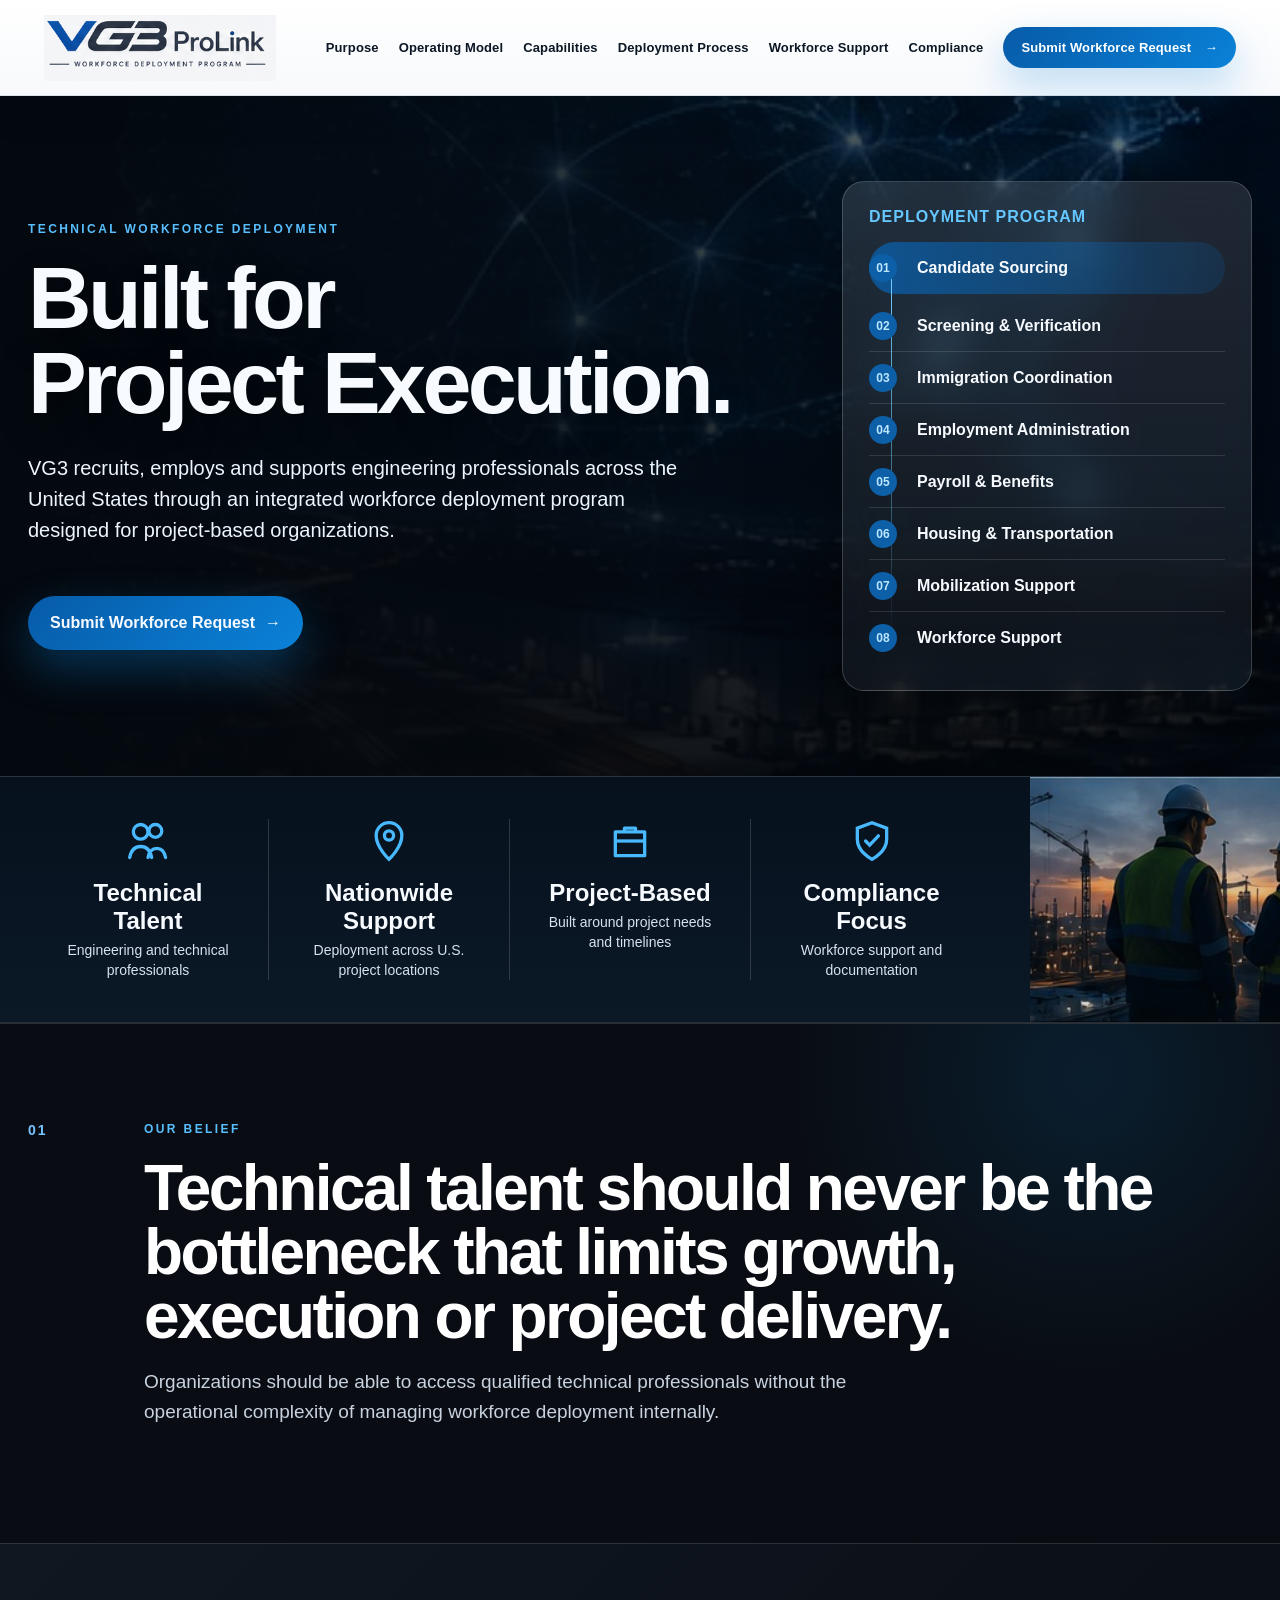
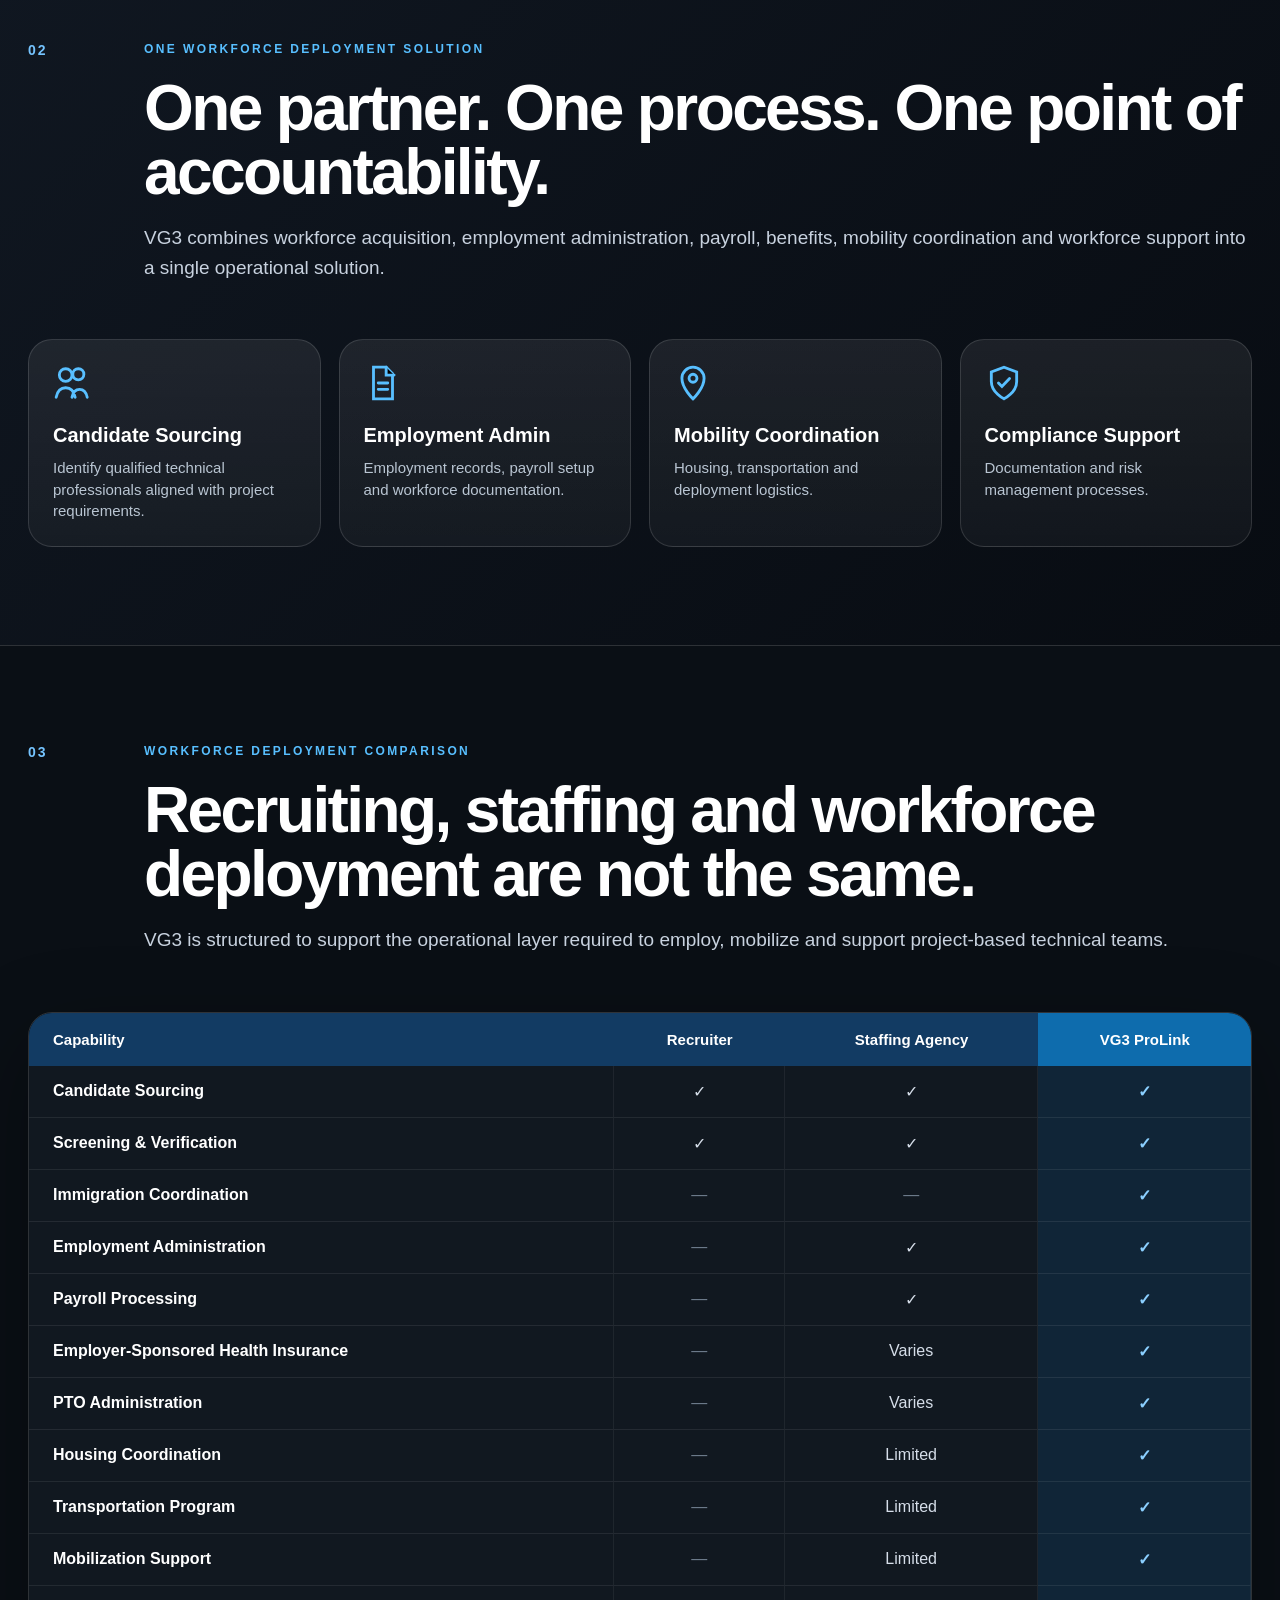
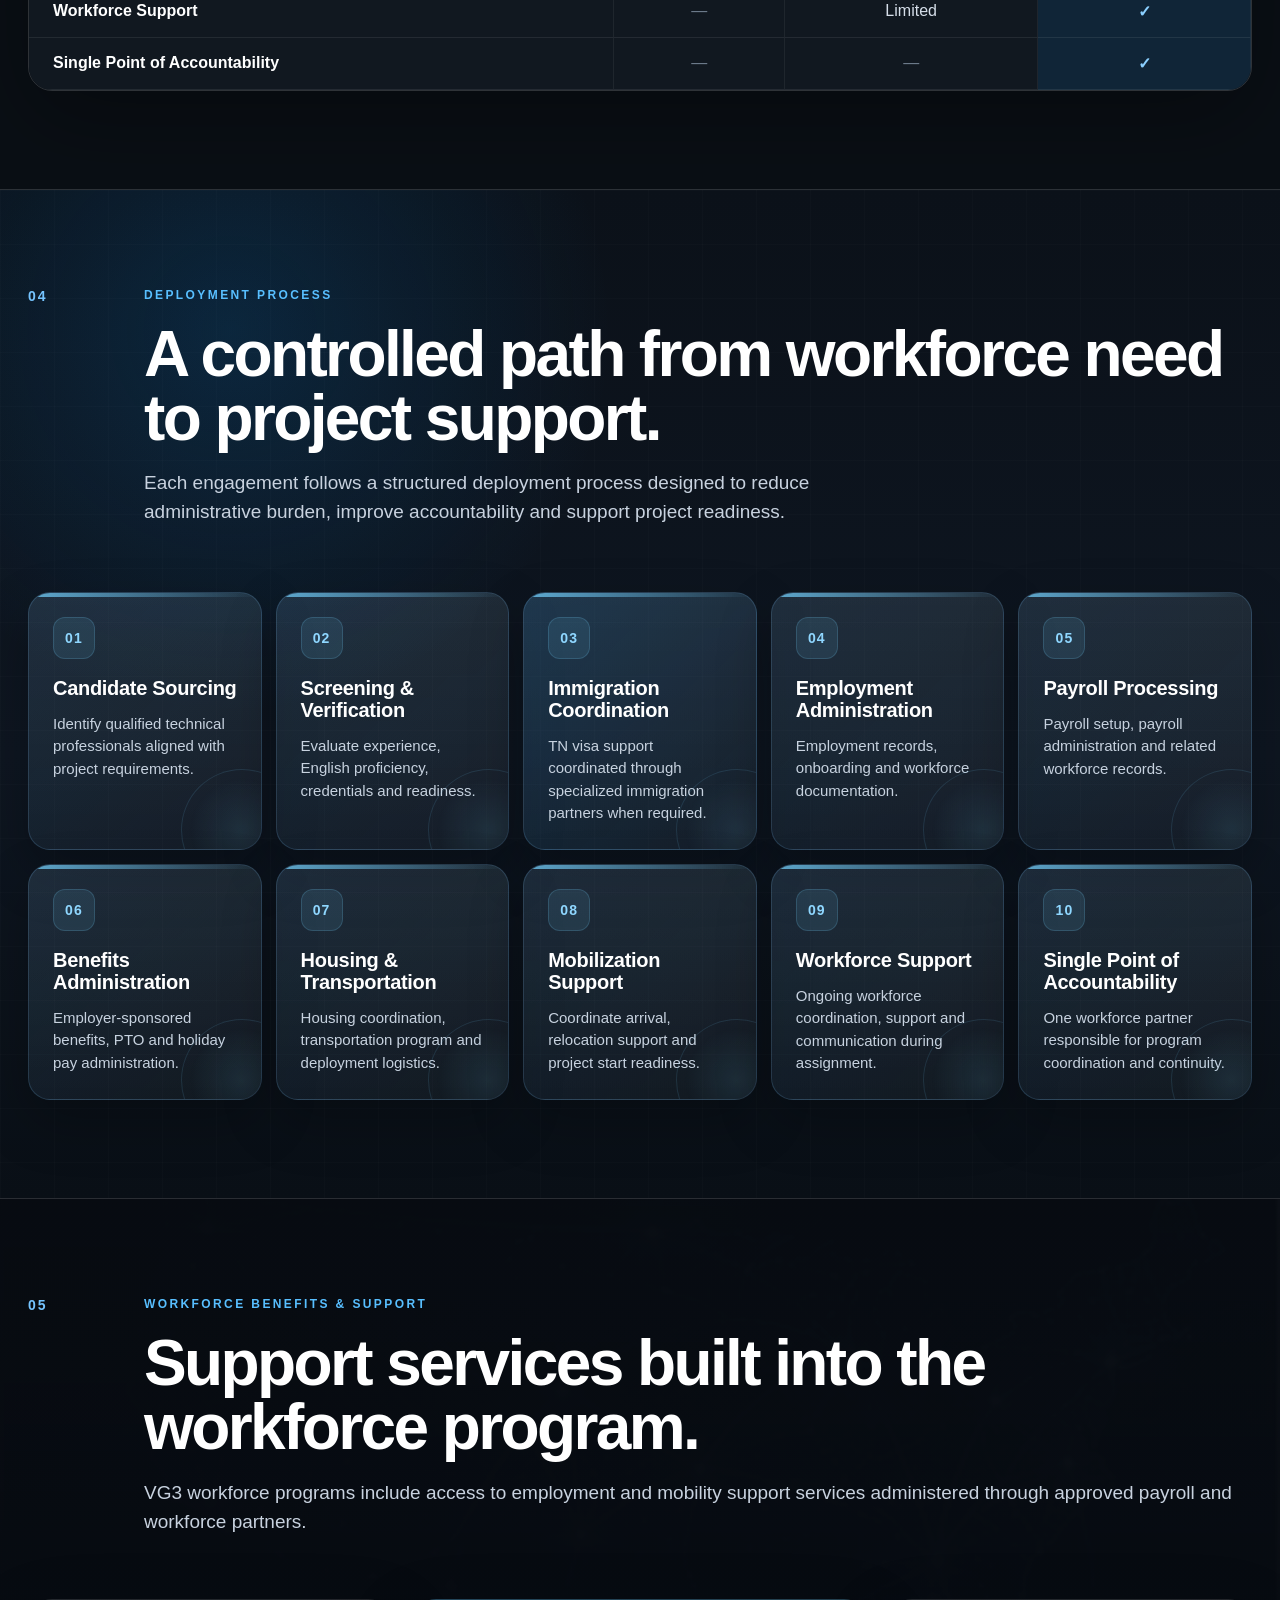
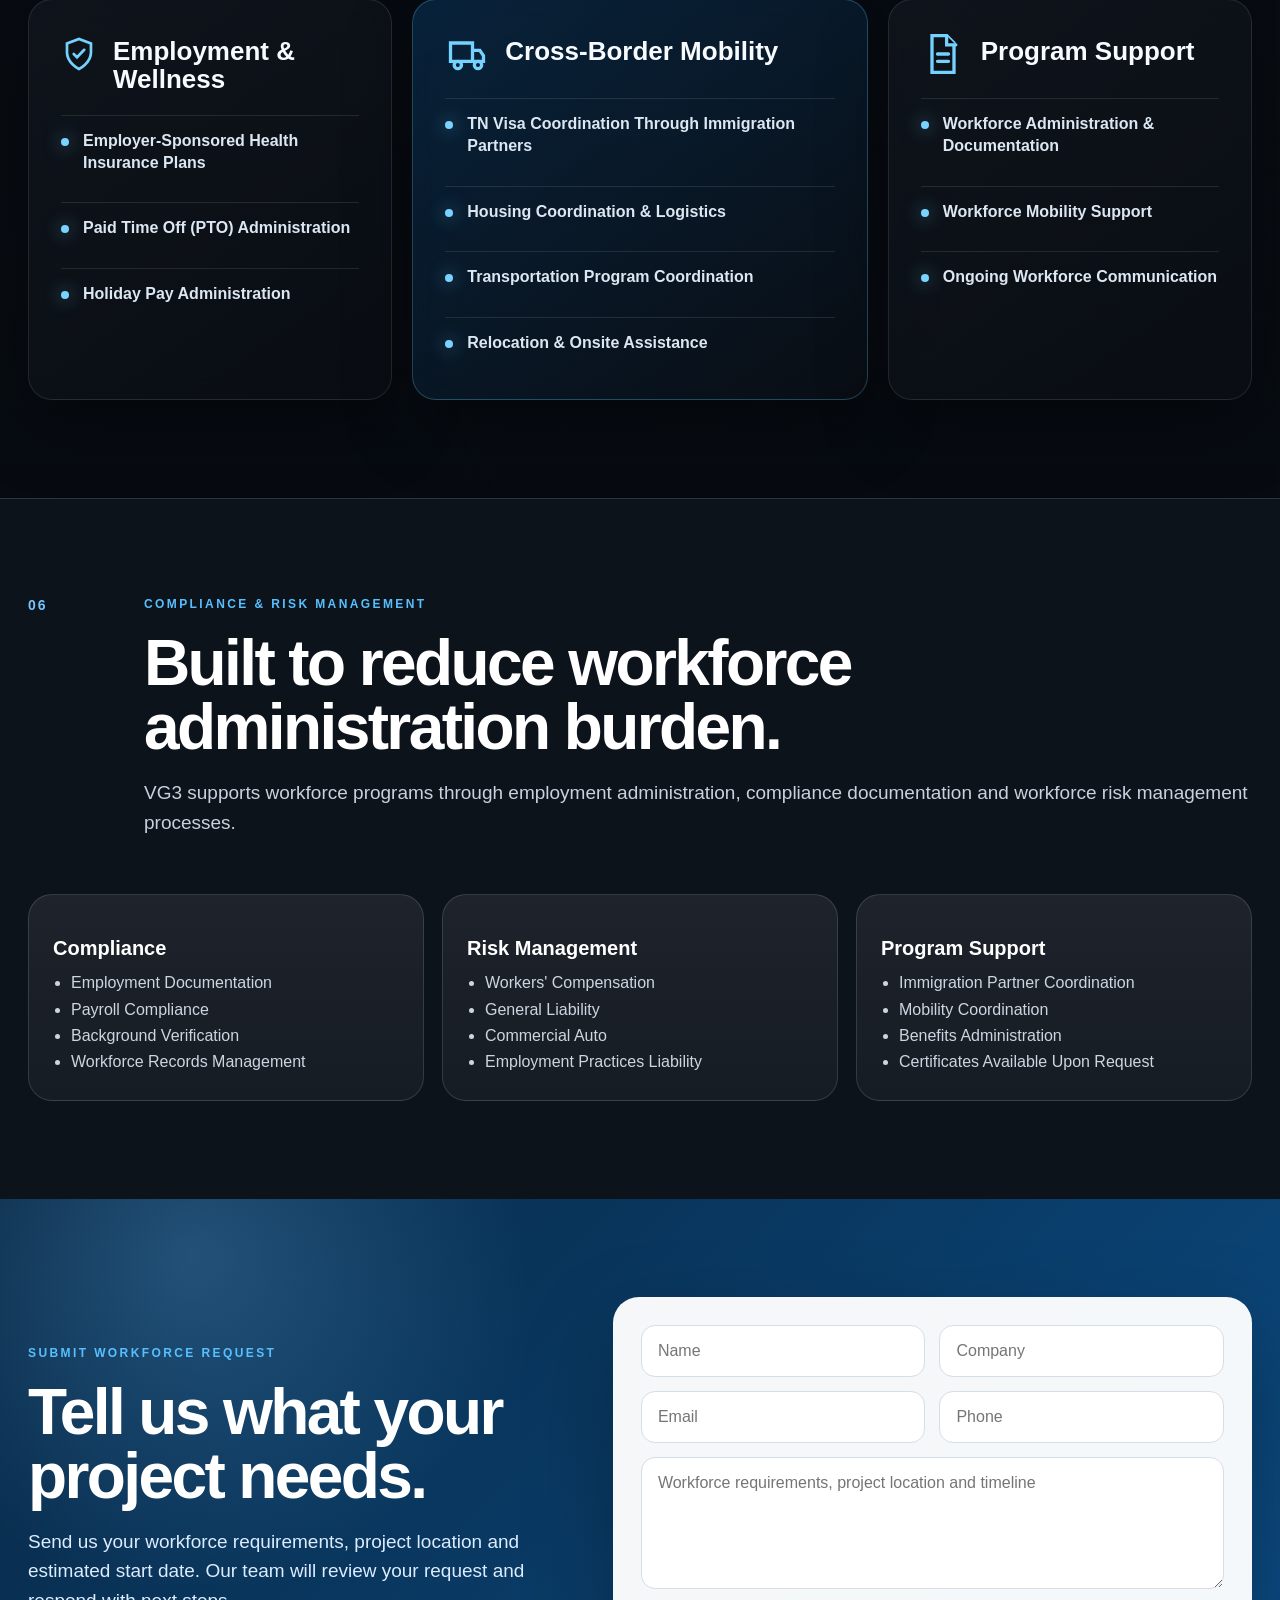
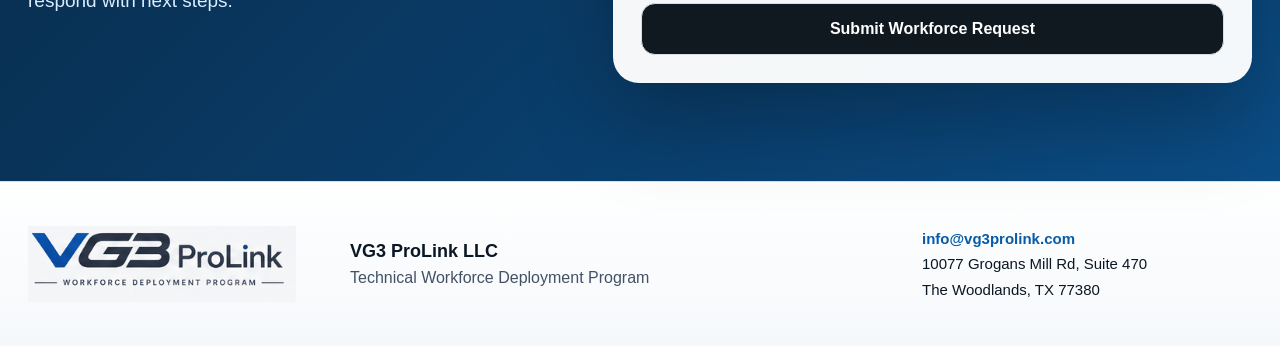
==== commit ea8cb302: "Add files via upload" ====
--- a/index.html
+++ b/index.html
@@ -13,13 +13,13 @@
       <img src="assets/vg3-logo.png" alt="VG3 ProLink Workforce Deployment Program" />
     </a>
     <nav class="desktop-nav">
-      <a href="#belief">Belief</a>
-      <a href="#solution">Solution</a>
-      <a href="#comparison">Comparison</a>
-      <a href="#program">Program</a>
-      <a href="#benefits">Benefits</a>
+      <a href="#belief">Purpose</a>
+      <a href="#solution">Operating Model</a>
+      <a href="#comparison">Capabilities</a>
+      <a href="#program">Deployment Process</a>
+      <a href="#benefits">Workforce Support</a>
       <a href="#compliance">Compliance</a>
-      <a class="nav-cta" href="#contact">Request Workforce Support <span>→</span></a>
+      <a class="nav-cta" href="#contact">Submit Workforce Request <span>→</span></a>
     </nav>
   </header>
 
@@ -32,7 +32,7 @@
           <div class="kicker">Technical Workforce Deployment</div>
           <h1>Built for<br>Project Execution.</h1>
           <p>VG3 recruits, employs and supports engineering professionals across the United States through an integrated workforce deployment program designed for project-based organizations.</p>
-          <a class="primary-btn" href="#contact">Request Workforce Support <span>→</span></a>
+          <a class="primary-btn" href="#contact">Submit Workforce Request <span>→</span></a>
         </div>
 
         <aside class="deployment-panel">
@@ -130,22 +130,23 @@
         <div class="section-head">
           <div class="section-count">04</div>
           <div>
-            <div class="kicker">Deployment Program</div>
-            <h2>A structured path from workforce need to project support.</h2>
+            <div class="kicker">Deployment Process</div>
+            <h2>A controlled path from workforce need to project support.</h2>
+            <p>Each engagement follows a structured deployment process designed to reduce administrative burden, improve accountability and support project readiness.</p>
           </div>
         </div>
 
         <div class="process-grid">
           <article><span>01</span><h3>Candidate Sourcing</h3><p>Identify qualified technical professionals aligned with project requirements.</p></article>
           <article><span>02</span><h3>Screening & Verification</h3><p>Evaluate experience, English proficiency, credentials and readiness.</p></article>
-          <article class="accent"><span>03</span><h3>Immigration Coordination</h3><p>TN visa support coordinated through specialized immigration partners when required.</p></article>
+          <article><span>03</span><h3>Immigration Coordination</h3><p>TN visa support coordinated through specialized immigration partners when required.</p></article>
           <article><span>04</span><h3>Employment Administration</h3><p>Employment records, onboarding and workforce documentation.</p></article>
           <article><span>05</span><h3>Payroll Processing</h3><p>Payroll setup, payroll administration and related workforce records.</p></article>
           <article><span>06</span><h3>Benefits Administration</h3><p>Employer-sponsored benefits, PTO and holiday pay administration.</p></article>
           <article><span>07</span><h3>Housing & Transportation</h3><p>Housing coordination, transportation program and deployment logistics.</p></article>
           <article><span>08</span><h3>Mobilization Support</h3><p>Coordinate arrival, relocation support and project start readiness.</p></article>
-          <article class="wide"><span>09</span><h3>Workforce Support</h3><p>Ongoing workforce coordination, support and communication during assignment.</p></article>
-          <article class="wide"><span>10</span><h3>Single Point of Accountability</h3><p>One workforce partner responsible for program coordination and continuity.</p></article>
+          <article><span>09</span><h3>Workforce Support</h3><p>Ongoing workforce coordination, support and communication during assignment.</p></article>
+          <article><span>10</span><h3>Single Point of Accountability</h3><p>One workforce partner responsible for program coordination and continuity.</p></article>
         </div>
       </div>
     </section>
@@ -200,7 +201,7 @@
     <section class="contact" id="contact">
       <div class="container contact-inner">
         <div>
-          <div class="kicker">Request Workforce Support</div>
+          <div class="kicker">Submit Workforce Request</div>
           <h2>Tell us what your project needs.</h2>
           <p>Send us your workforce requirements, project location and estimated start date. Our team will review your request and respond with next steps.</p>
         </div>
@@ -211,7 +212,7 @@
           <input name="email" type="email" placeholder="Email" required />
           <input name="phone" placeholder="Phone" />
           <textarea name="message" placeholder="Workforce requirements, project location and timeline"></textarea>
-          <button type="submit">Request Workforce Support</button>
+          <button type="submit">Submit Workforce Request</button>
         </form>
       </div>
     </section>
@@ -220,8 +221,15 @@
   <footer>
     <div class="container footer-inner">
       <img src="assets/vg3-logo.png" alt="VG3 ProLink" />
-      <div class="footer-copy">VG3 ProLink provides technical workforce deployment programs for engineering and technical professionals across the United States.</div>
-      <div class="footer-contact">Houston, Texas<br><a href="mailto:info@vg3prolink.com">info@vg3prolink.com</a></div>
+      <div class="footer-copy">
+        <strong>VG3 ProLink LLC</strong><br />
+        Technical Workforce Deployment Program
+      </div>
+      <div class="footer-contact">
+        <a href="mailto:info@vg3prolink.com">info@vg3prolink.com</a><br />
+        10077 Grogans Mill Rd, Suite 470<br />
+        The Woodlands, TX 77380
+      </div>
     </div>
   </footer>
 
--- a/assets/style.css
+++ b/assets/style.css
@@ -12,4 +12,173 @@
 .benefits{position:relative;overflow:hidden;background:#070b11}.benefits:before{content:"";position:absolute;inset:0;background:url('hero-bg.jpg') center/cover no-repeat;opacity:.22;filter:saturate(.95)}.benefits:after{content:"";position:absolute;inset:0;background:linear-gradient(180deg,rgba(7,11,17,.72),rgba(7,11,17,.98)),linear-gradient(90deg,rgba(7,11,17,.95),rgba(7,11,17,.65))}.benefits .container{position:relative;z-index:2}.benefits-dashboard{display:grid;grid-template-columns:1fr 1.25fr 1fr;gap:20px;margin-top:44px}.benefits-dashboard article{min-height:350px;padding:32px;border-radius:24px;border:1px solid rgba(255,255,255,.10);background:linear-gradient(145deg,rgba(21,27,35,.58),rgba(10,14,20,.82));backdrop-filter:blur(12px);box-shadow:0 28px 70px rgba(0,0,0,.28)}.benefits-dashboard .featured{border-color:rgba(118,213,255,.25);background:linear-gradient(145deg,rgba(11,77,134,.36),rgba(10,14,20,.84))}.pillar-header{display:flex;gap:16px;align-items:flex-start;margin-bottom:22px}.pillar-header svg{width:44px;height:44px;color:#75d2ff}.pillar-header h3{font-size:26px;line-height:1.05;margin:6px 0 0}.benefits-dashboard ul{padding:0;margin:0;list-style:none;display:grid;gap:15px}.benefits-dashboard li{padding:14px 0 14px 22px;border-top:1px solid rgba(255,255,255,.10);color:#dce7f2;font-weight:700;line-height:1.35;position:relative}.benefits-dashboard li:before{content:"";position:absolute;left:0;top:22px;width:8px;height:8px;border-radius:50%;background:#78d4ff;box-shadow:0 0 18px rgba(120,212,255,.7)}
 .compliance{background:#0d131b}.compliance-grid{margin-top:38px}ul{margin:0;padding-left:18px;color:#ccd6e2;line-height:1.65}.contact{padding:98px 0;background:radial-gradient(circle at 15% 10%,rgba(117,196,255,.24),transparent 28%),linear-gradient(135deg,#082845,#0b4d86)}.contact-inner{display:grid;grid-template-columns:.9fr 1.1fr;gap:62px;align-items:center}.contact p{color:#dcecff}form{display:grid;grid-template-columns:1fr 1fr;gap:14px;background:rgba(255,255,255,.96);border-radius:26px;padding:28px;box-shadow:0 36px 90px rgba(0,0,0,.28)}input,textarea,button{font:inherit;border:1px solid #d5dde7;border-radius:14px;padding:16px}textarea{grid-column:1/-1;min-height:132px;resize:vertical}button{grid-column:1/-1;background:#101820;color:#fff;font-weight:900;cursor:pointer}
 footer{background:linear-gradient(180deg,#fff,#f5f8fb);color:#0b1724;padding:44px 0;border-top:1px solid #d8e1ea}.footer-inner{display:grid;grid-template-columns:280px 1fr 240px;gap:50px;align-items:center}.footer-inner img{height:76px}.footer-copy{color:#435165;line-height:1.55}.footer-contact{color:#0b1724;line-height:1.7}
-@media(max-width:1050px){.desktop-nav{display:none}.topbar{padding:0 20px}.brand img{height:54px}.hero-inner,.contact-inner,.belief-layout,.section-head{grid-template-columns:1fr}.hero-inner{padding-top:50px}.deployment-panel{max-width:100%}.stats-grid,.solution-cards,.process-grid,.benefits-dashboard,.compliance-grid,.positioning{grid-template-columns:1fr}.stats-grid{padding:38px 0}.stats-grid div{border-right:0;border-bottom:1px solid rgba(255,255,255,.12);padding:22px}.workers-photo{position:relative;width:100%;height:260px}.process-grid .wide{grid-column:span 1}.table-shell{overflow-x:auto}table{min-width:820px}form{grid-template-columns:1fr}h1{letter-spacing:-2.5px}.footer-inner{grid-template-columns:1fr}.footer-inner img{height:64px}}+@media(max-width:1050px){.desktop-nav{display:none}.topbar{padding:0 20px}.brand img{height:54px}.hero-inner,.contact-inner,.belief-layout,.section-head{grid-template-columns:1fr}.hero-inner{padding-top:50px}.deployment-panel{max-width:100%}.stats-grid,.solution-cards,.process-grid,.benefits-dashboard,.compliance-grid,.positioning{grid-template-columns:1fr}.stats-grid{padding:38px 0}.stats-grid div{border-right:0;border-bottom:1px solid rgba(255,255,255,.12);padding:22px}.workers-photo{position:relative;width:100%;height:260px}.process-grid .wide{grid-column:span 1}.table-shell{overflow-x:auto}table{min-width:820px}form{grid-template-columns:1fr}h1{letter-spacing:-2.5px}.footer-inner{grid-template-columns:1fr}.footer-inner img{height:64px}}
+
+/* =========================
+   V12 Institutional polish
+   ========================= */
+
+.desktop-nav{
+  gap:20px;
+  font-size:13px;
+  letter-spacing:.01em;
+}
+
+.nav-cta{
+  white-space:nowrap;
+  font-size:13px;
+  padding:13px 18px;
+}
+
+.topbar{
+  background:linear-gradient(180deg,#ffffff 0%,#f7f9fc 100%);
+}
+
+/* Cleaner institutional program section */
+.program{
+  position:relative;
+  overflow:hidden;
+  background:
+    radial-gradient(circle at 18% 14%, rgba(10,130,216,.18), transparent 28%),
+    linear-gradient(180deg,#0b1119,#0e1621 56%,#090f16);
+}
+
+.program:before{
+  content:"";
+  position:absolute;
+  inset:0;
+  background-image:
+    linear-gradient(rgba(255,255,255,.042) 1px, transparent 1px),
+    linear-gradient(90deg, rgba(255,255,255,.042) 1px, transparent 1px);
+  background-size:54px 54px;
+  opacity:.34;
+  pointer-events:none;
+}
+
+.program .container{
+  position:relative;
+  z-index:1;
+}
+
+.program .section-head{
+  align-items:start;
+}
+
+.program .section-head p{
+  max-width:760px;
+  margin-top:18px;
+}
+
+.process-grid{
+  grid-template-columns:repeat(5,1fr);
+  gap:14px;
+  margin-top:46px;
+  counter-reset:process;
+}
+
+.process-grid article,
+.process-grid article.wide,
+.process-grid article.accent{
+  grid-column:span 1;
+  min-height:230px;
+  padding:24px;
+  border-radius:22px;
+  border:1px solid rgba(129,197,255,.18);
+  background:
+    linear-gradient(180deg,rgba(255,255,255,.08),rgba(255,255,255,.035)),
+    linear-gradient(135deg,rgba(10,130,216,.08),rgba(0,0,0,0));
+  box-shadow:0 22px 55px rgba(0,0,0,.24);
+  position:relative;
+  overflow:hidden;
+}
+
+.process-grid article:before{
+  content:"";
+  position:absolute;
+  top:0;
+  left:0;
+  right:0;
+  height:4px;
+  background:linear-gradient(90deg,#74d2ff,rgba(116,210,255,0));
+  opacity:.75;
+}
+
+.process-grid article:after{
+  content:"";
+  position:absolute;
+  right:-42px;
+  bottom:-42px;
+  width:120px;
+  height:120px;
+  border:1px solid rgba(116,210,255,.13);
+  border-radius:50%;
+  background:radial-gradient(circle,rgba(116,210,255,.10),transparent 62%);
+}
+
+.process-grid article:nth-child(3){
+  background:
+    linear-gradient(180deg,rgba(255,255,255,.08),rgba(255,255,255,.035)),
+    linear-gradient(135deg,rgba(10,130,216,.18),rgba(0,0,0,0));
+}
+
+.process-grid span{
+  display:inline-flex;
+  width:42px;
+  height:42px;
+  align-items:center;
+  justify-content:center;
+  border-radius:12px;
+  margin-bottom:18px;
+  background:rgba(116,210,255,.10);
+  color:#8fd7ff;
+  border:1px solid rgba(116,210,255,.18);
+  font-size:14px;
+  letter-spacing:.08em;
+}
+
+.process-grid h3{
+  font-size:20px;
+  line-height:1.1;
+  margin:0 0 14px;
+  letter-spacing:-.3px;
+}
+
+.process-grid p{
+  font-size:15px;
+  color:#c7d2df;
+  line-height:1.5;
+}
+
+/* Footer update */
+footer{
+  background:linear-gradient(180deg,#ffffff,#f5f8fb);
+  color:#0b1724;
+}
+
+.footer-inner{
+  grid-template-columns:280px 1fr 330px;
+  gap:42px;
+}
+
+.footer-copy strong{
+  color:#0b1724;
+  font-size:18px;
+}
+
+.footer-contact{
+  font-size:15px;
+}
+
+.footer-contact a{
+  color:#075ba8;
+  font-weight:800;
+}
+
+@media(max-width:1200px){
+  .process-grid{grid-template-columns:repeat(2,1fr)}
+}
+
+@media(max-width:1050px){
+  .process-grid{grid-template-columns:1fr}
+  .footer-inner{grid-template-columns:1fr}
+}
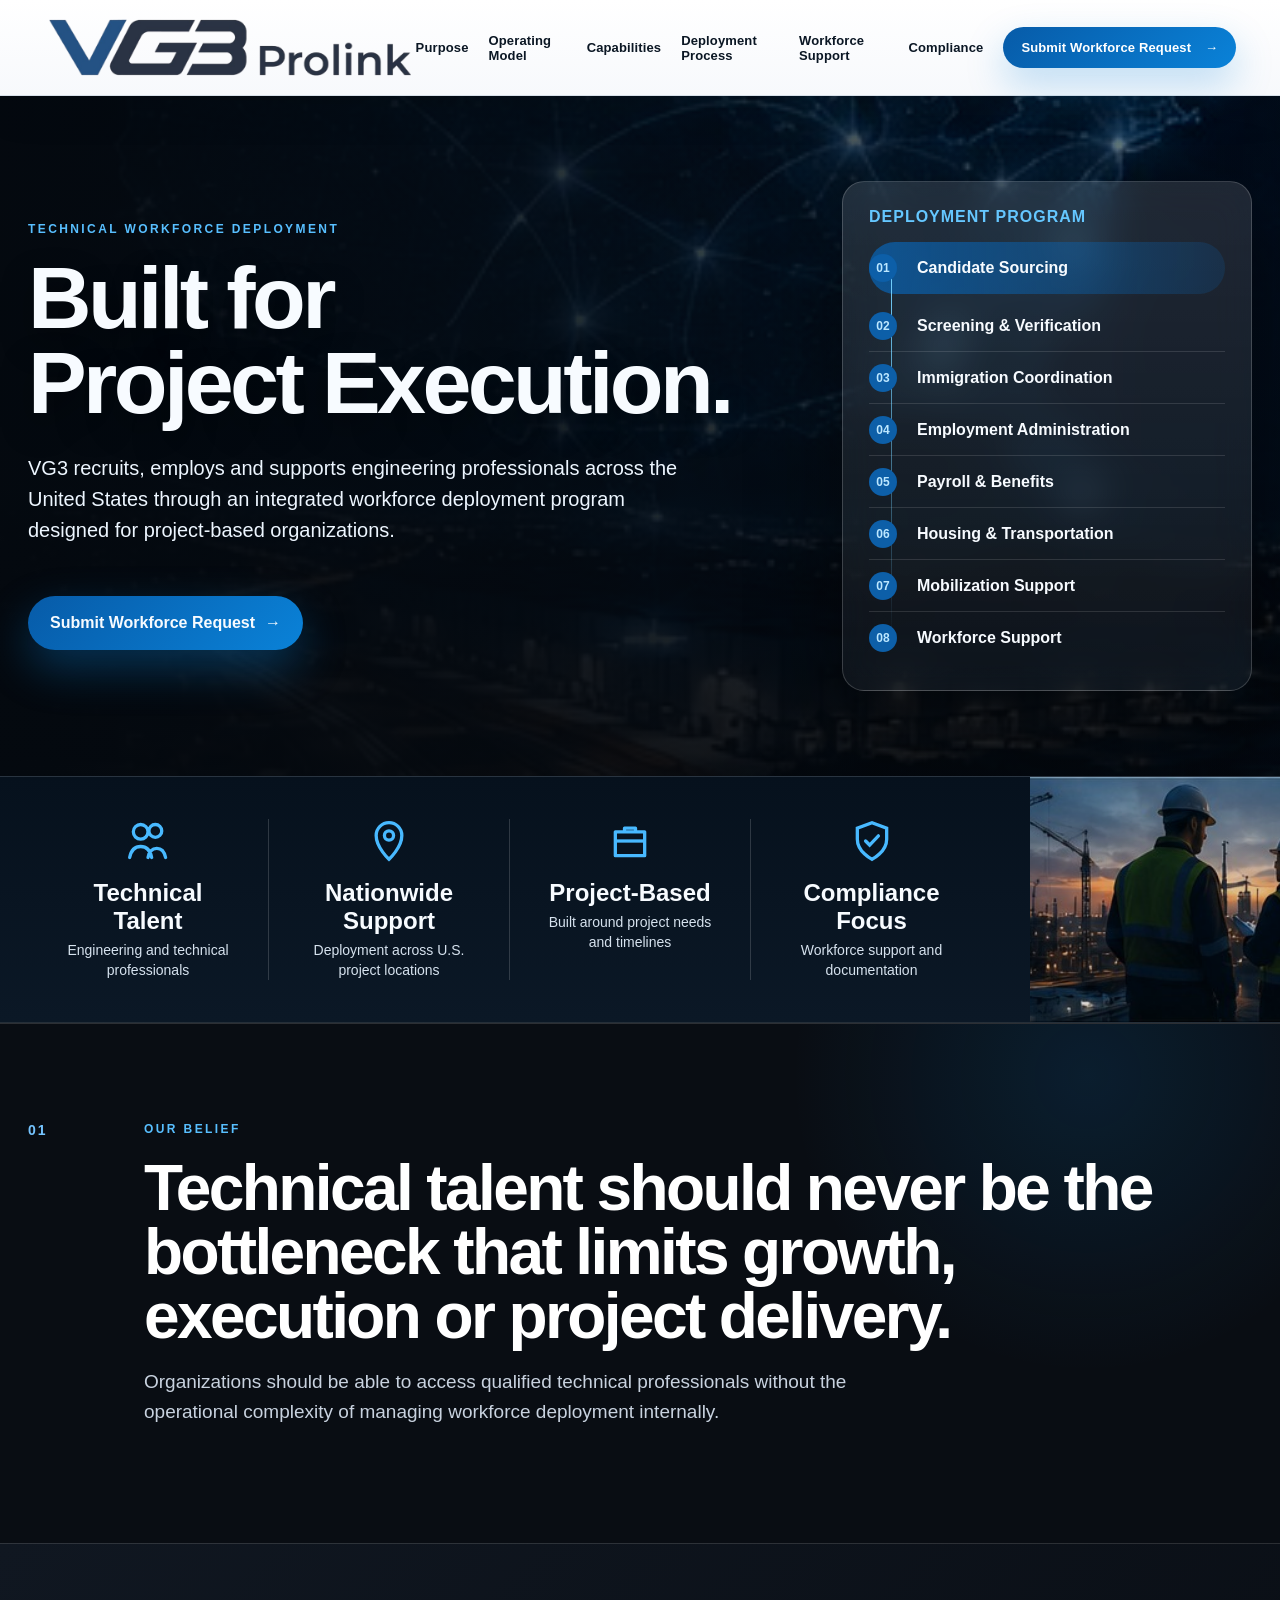
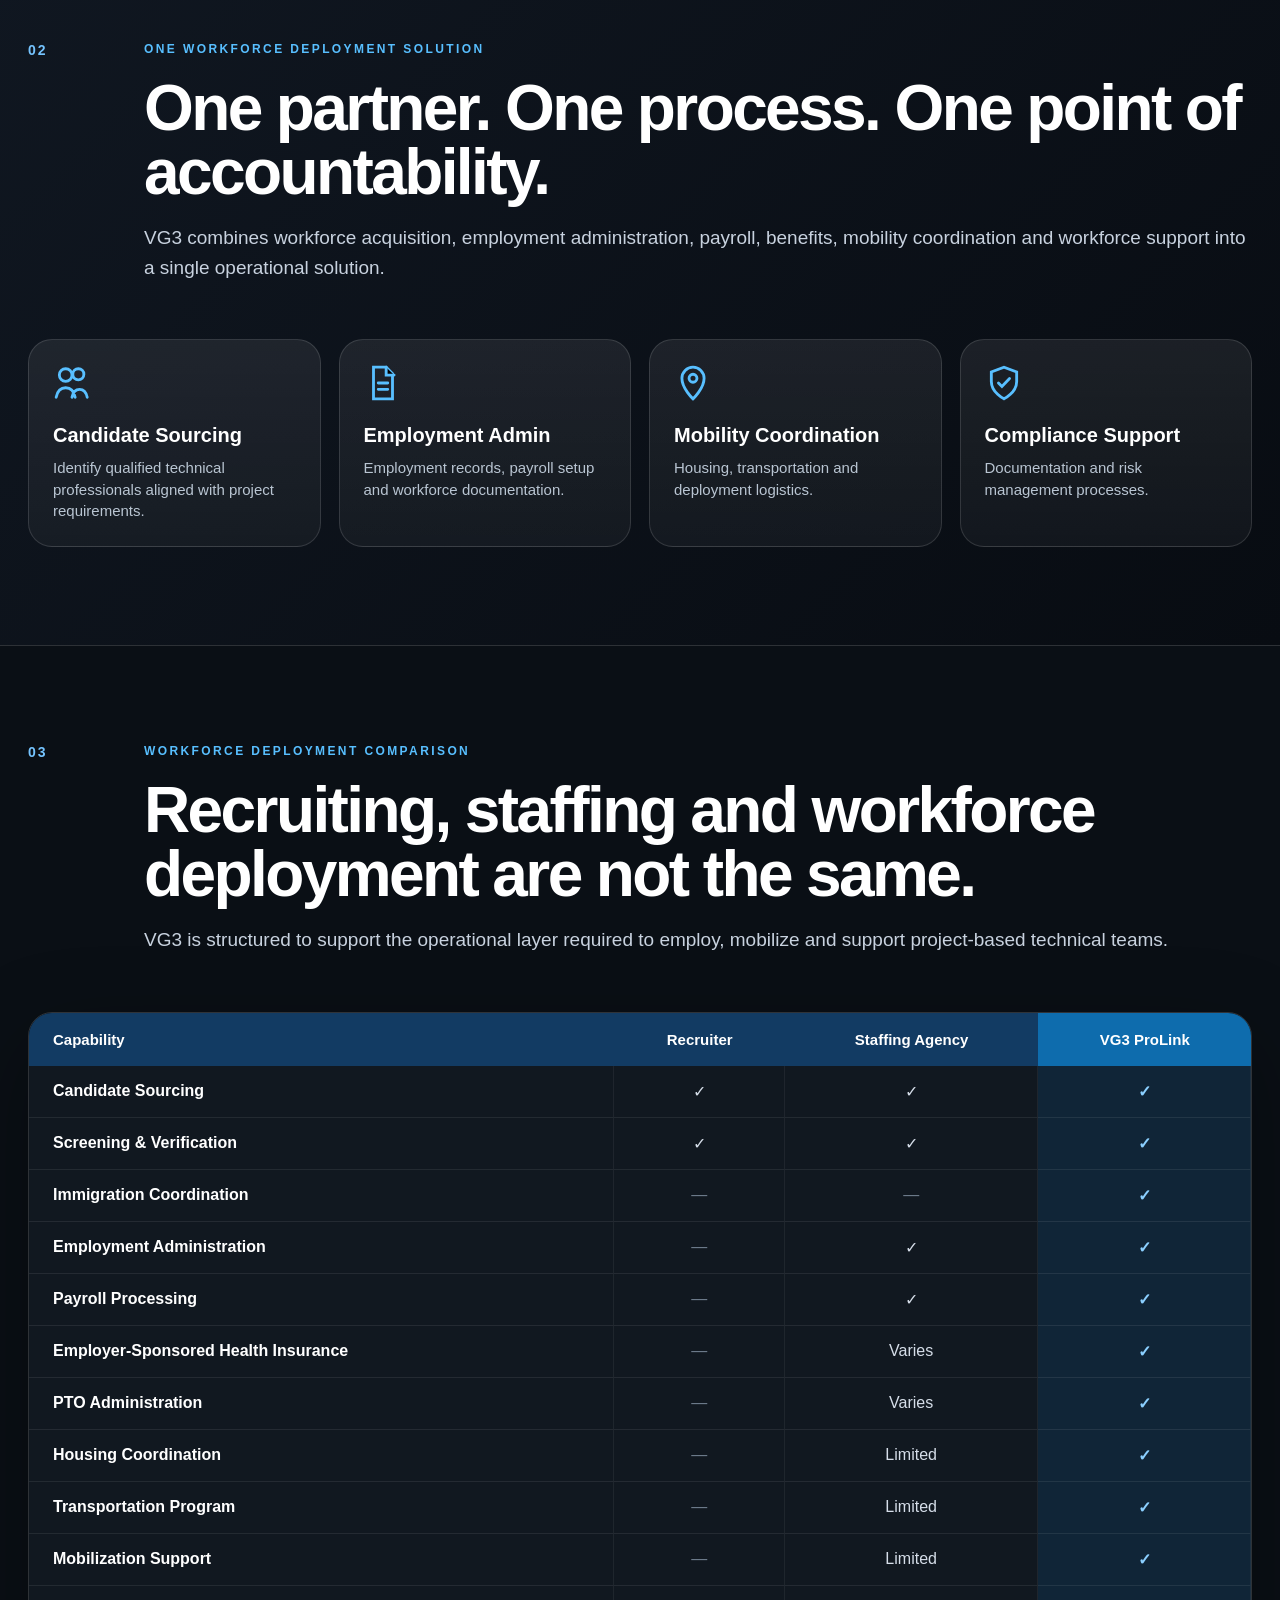
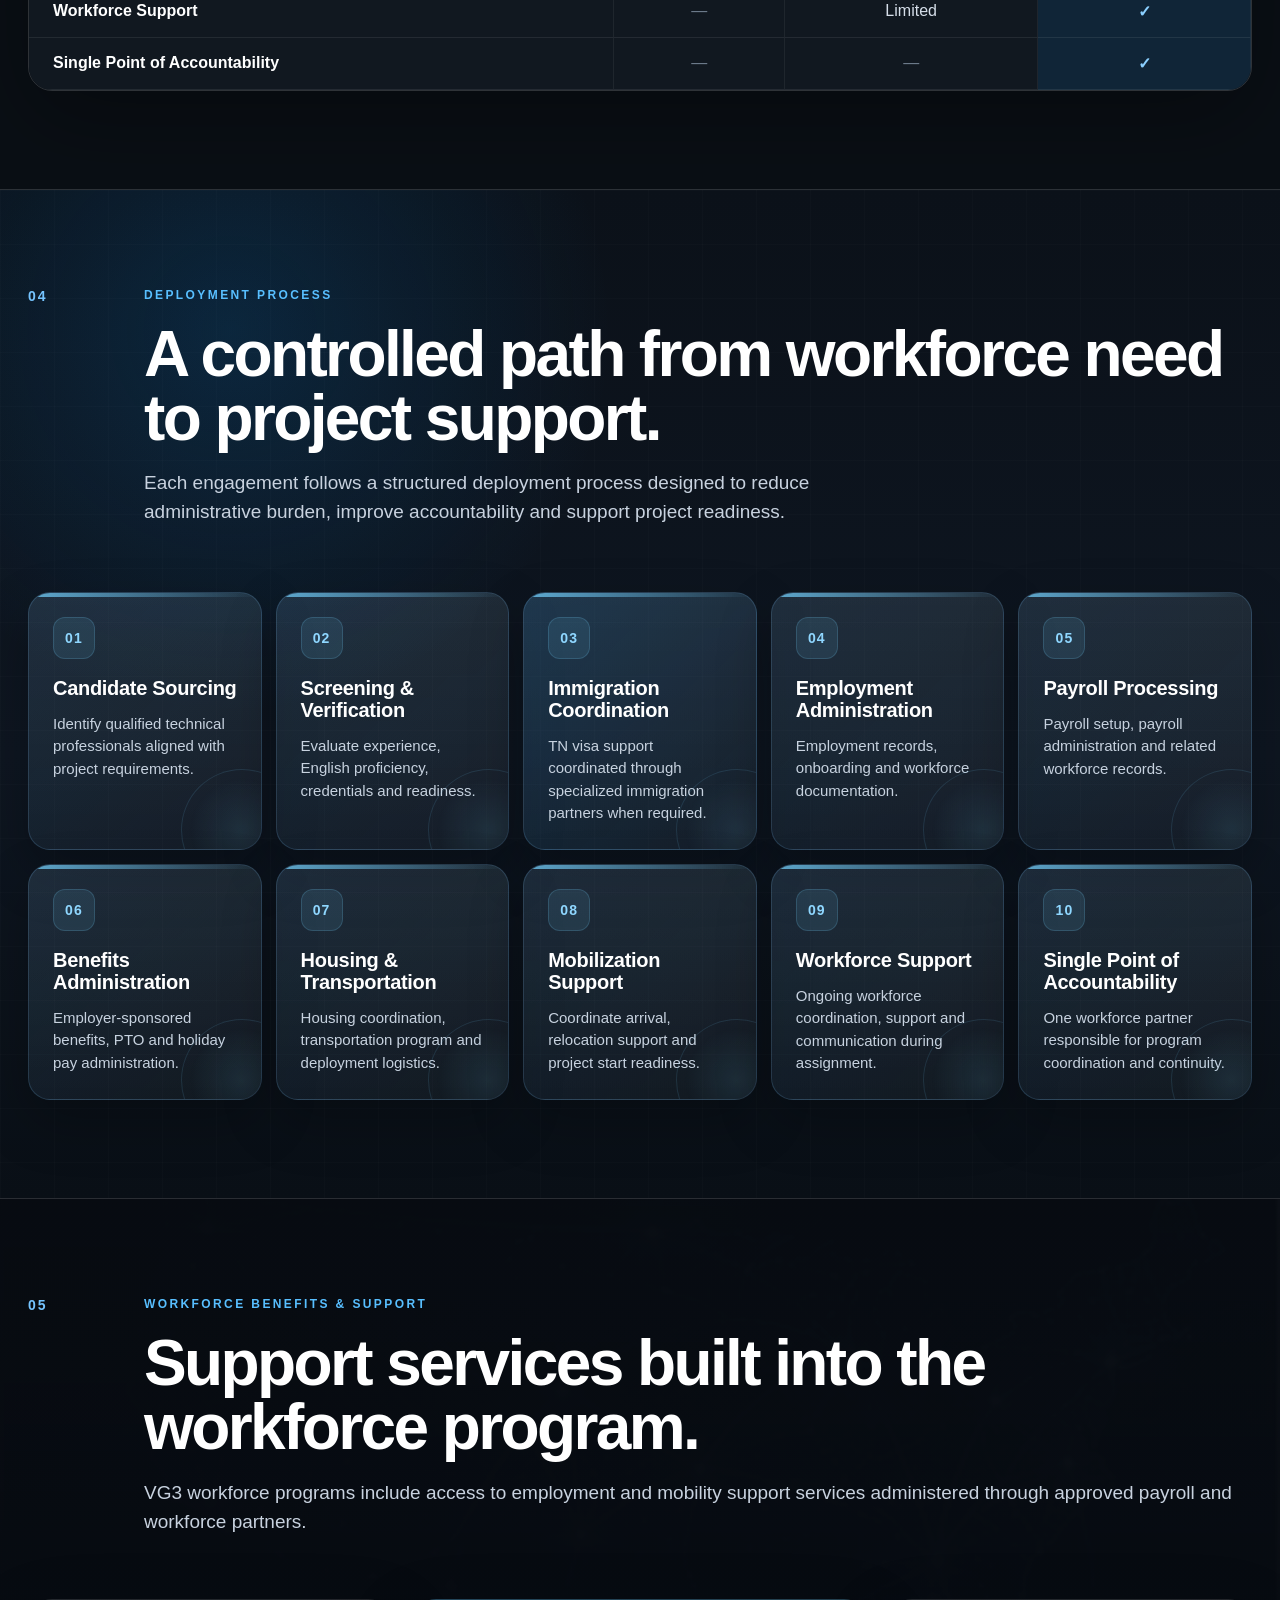
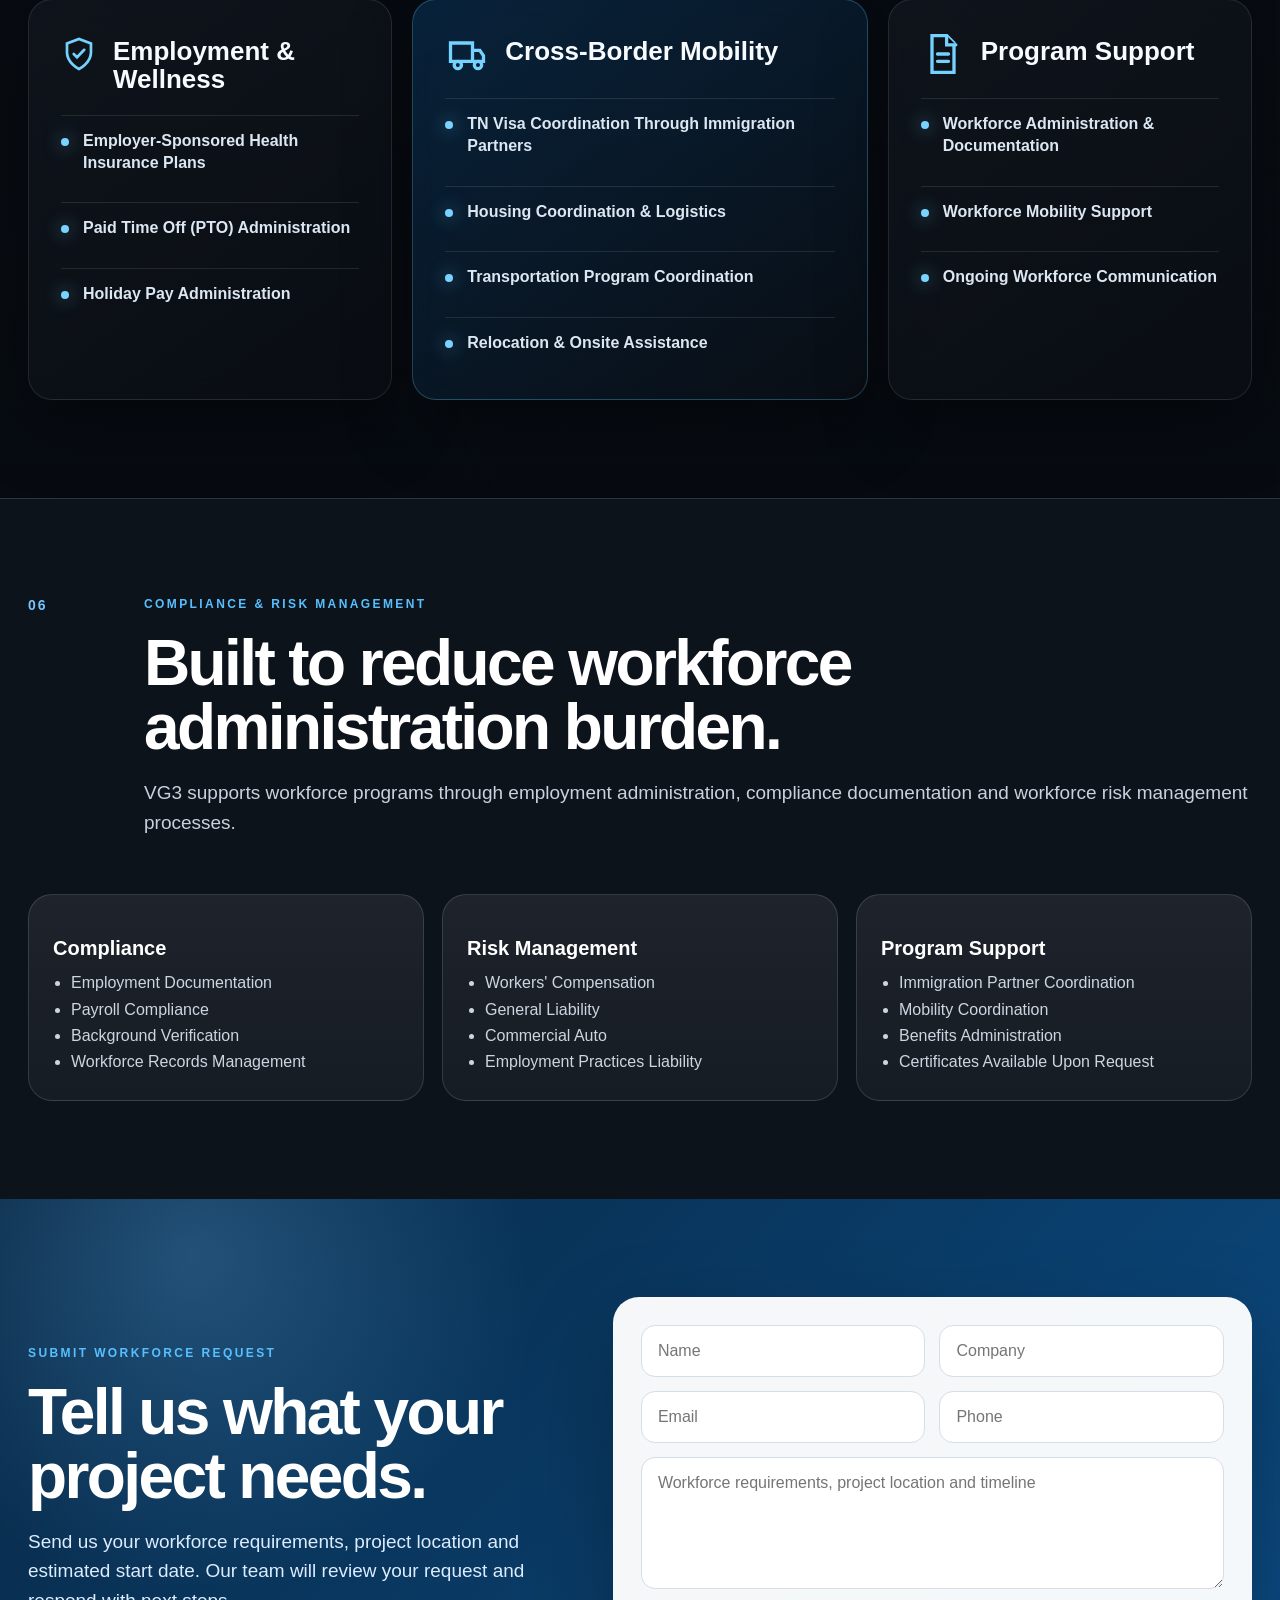
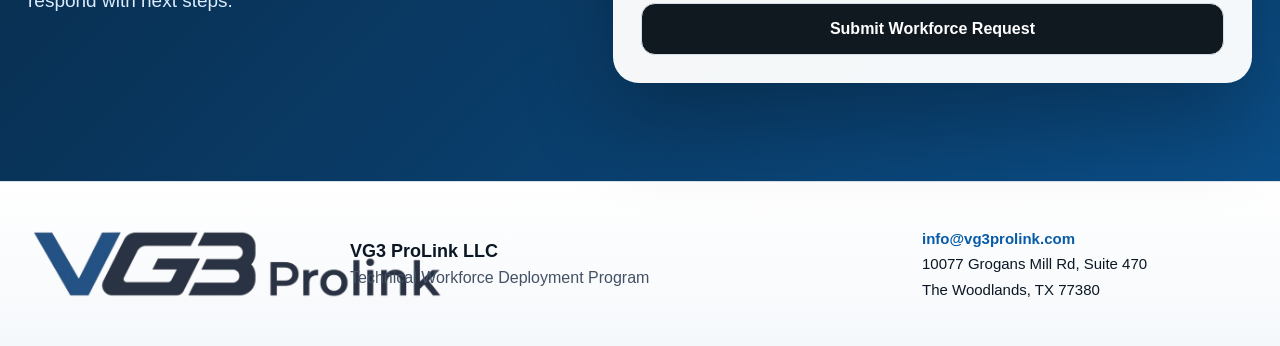
==== commit 478b0f21: "Add files via upload" ====
--- a/index.html
+++ b/index.html
@@ -3,14 +3,24 @@
 <head>
   <meta charset="UTF-8" />
   <meta name="viewport" content="width=device-width, initial-scale=1.0" />
-  <title>VG3 ProLink | Technical Workforce Deployment</title>
-  <meta name="description" content="VG3 ProLink provides technical workforce deployment programs for engineering and technical professionals across the United States." />
+  <title>VG3 ProLink | Technical Workforce Solutions</title>
+  <meta name="description" content="VG3 ProLink provides technical workforce solutions for engineering and technical professionals across the United States." />
+  <link rel="icon" href="/favicon.ico" sizes="any" />
+  <link rel="icon" type="image/png" sizes="32x32" href="assets/favicon-32x32.png" />
+  <link rel="icon" type="image/png" sizes="16x16" href="assets/favicon-16x16.png" />
+  <link rel="apple-touch-icon" href="assets/apple-touch-icon.png" />
+  <link rel="manifest" href="site.webmanifest" />
+  <meta property="og:title" content="VG3 ProLink | Technical Workforce Solutions" />
+  <meta property="og:description" content="Technical workforce solutions for project-based organizations." />
+  <meta property="og:image" content="assets/og-image.png" />
+  <meta property="og:type" content="website" />
+  <meta name="twitter:card" content="summary_large_image" />
   <link rel="stylesheet" href="assets/style.css" />
 </head>
 <body>
   <header class="topbar">
     <a class="brand" href="#top" aria-label="VG3 ProLink">
-      <img src="assets/vg3-logo.png" alt="VG3 ProLink Workforce Deployment Program" />
+      <img src="assets/vg3-logo.png" alt="VG3 ProLink" />
     </a>
     <nav class="desktop-nav">
       <a href="#belief">Purpose</a>
--- a/assets/style.css
+++ b/assets/style.css
@@ -1,7 +1,7 @@
 /* VG3 ProLink V11 */
 :root{--blue:#075ba8;--blue2:#0a82d8;--cyan:#74d2ff;--navy:#05101a;--ink:#070b10;--panel:#101923;--line:rgba(255,255,255,.14);--muted:#b7c4d2;--text:#f7fbff;--light:#f5f8fb}
 *{box-sizing:border-box}html{scroll-behavior:smooth}body{margin:0;background:#070b10;color:var(--text);font-family:Arial,Helvetica,sans-serif}a{text-decoration:none;color:inherit}.container{width:min(1240px,calc(100% - 56px));margin:0 auto}
-.topbar{height:96px;position:sticky;top:0;z-index:50;display:flex;align-items:center;justify-content:space-between;padding:0 44px;background:linear-gradient(180deg,#fff,#f5f8fb);border-bottom:1px solid #d8e1ea;box-shadow:0 16px 40px rgba(0,0,0,.08)}.brand img{height:66px;width:auto;display:block}.desktop-nav{display:flex;align-items:center;gap:24px;color:#0b1724;font-size:14px;font-weight:800}.desktop-nav a:hover{color:var(--blue)}.nav-cta{padding:14px 20px;border-radius:999px;background:linear-gradient(135deg,var(--blue),var(--blue2));box-shadow:0 16px 38px rgba(10,130,216,.26);color:#fff!important}.nav-cta span,.primary-btn span{margin-left:10px}
+.topbar{height:96px;position:sticky;top:0;z-index:50;display:flex;align-items:center;justify-content:space-between;padding:0 44px;background:linear-gradient(180deg,#fff,#f5f8fb);border-bottom:1px solid #d8e1ea;box-shadow:0 16px 40px rgba(0,0,0,.08)}.brand img{height:64px;width:auto;display:block;object-fit:contain}.desktop-nav{display:flex;align-items:center;gap:24px;color:#0b1724;font-size:14px;font-weight:800}.desktop-nav a:hover{color:var(--blue)}.nav-cta{padding:14px 20px;border-radius:999px;background:linear-gradient(135deg,var(--blue),var(--blue2));box-shadow:0 16px 38px rgba(10,130,216,.26);color:#fff!important}.nav-cta span,.primary-btn span{margin-left:10px}
 .hero{position:relative;min-height:680px;overflow:hidden;background:#050b12}.hero-bg{position:absolute;inset:0;background:url('hero-bg.jpg') center/cover no-repeat;transform:scale(1.015);filter:saturate(1.05) contrast(1.08)}.hero-overlay{position:absolute;inset:0;background:linear-gradient(90deg,rgba(4,9,15,.98),rgba(4,9,15,.82) 39%,rgba(4,9,15,.35)),linear-gradient(180deg,rgba(3,7,12,.15),rgba(3,7,12,.78))}.hero-inner{position:relative;z-index:2;display:grid;grid-template-columns:1fr 410px;gap:66px;align-items:center;min-height:680px;padding:72px 0}.kicker{color:#58bfff;text-transform:uppercase;letter-spacing:2.4px;font-size:12px;font-weight:900;margin-bottom:20px}h1{font-size:clamp(54px,7vw,88px);line-height:.96;letter-spacing:-3.6px;margin:0 0 28px;text-shadow:0 14px 32px rgba(0,0,0,.36)}.hero-copy p{font-size:20px;line-height:1.55;color:#edf6ff;max-width:650px}.primary-btn{display:inline-flex;margin-top:30px;min-height:54px;align-items:center;justify-content:center;padding:0 22px;border-radius:999px;font-weight:900;background:linear-gradient(135deg,var(--blue),var(--blue2));box-shadow:0 18px 44px rgba(10,130,216,.35)}
 .deployment-panel{border:1px solid rgba(255,255,255,.18);border-radius:22px;background:linear-gradient(180deg,rgba(255,255,255,.12),rgba(255,255,255,.045));box-shadow:0 34px 90px rgba(0,0,0,.48);padding:26px;backdrop-filter:blur(18px)}.panel-label{text-transform:uppercase;letter-spacing:1px;color:#65c7ff;font-weight:800;margin-bottom:16px}.deployment-list{display:grid;gap:0;position:relative}.deployment-list:before{content:"";position:absolute;left:22px;top:26px;bottom:26px;width:1px;background:linear-gradient(var(--cyan),transparent)}.deployment-list div{display:grid;grid-template-columns:48px 1fr;align-items:center;min-height:52px;border-bottom:1px solid rgba(255,255,255,.12);font-weight:800}.deployment-list div:last-child{border-bottom:0}.deployment-list b{position:relative;height:28px;width:28px;border-radius:999px;display:flex;align-items:center;justify-content:center;background:#0d5fa8;color:#bce7ff;font-size:12px}.deployment-list .active{background:linear-gradient(90deg,rgba(9,100,180,.72),rgba(9,100,180,.18));border-radius:999px;padding-right:14px;margin-bottom:6px;border-bottom:0}
 .stats-band{position:relative;background:linear-gradient(180deg,#06111d,#0b1826);border-top:1px solid rgba(255,255,255,.12);border-bottom:1px solid rgba(255,255,255,.12);overflow:hidden}.stats-grid{display:grid;grid-template-columns:repeat(4,1fr);gap:0;padding:42px 260px 42px 0}.stats-grid div{padding:0 28px;border-right:1px solid rgba(255,255,255,.16);text-align:center}.stats-grid div:last-child{border-right:0}.stats-grid svg{width:44px;height:44px;color:#48b9ff;margin-bottom:12px}.stats-grid strong{display:block;font-size:24px;margin-bottom:6px}.stats-grid span{font-size:14px;line-height:1.4;color:#d6e2ee}.workers-photo{position:absolute;right:0;bottom:0;height:100%;width:250px;object-fit:cover;opacity:.88}
@@ -11,8 +11,8 @@
 .program{background:#101720}.process-grid{display:grid;grid-template-columns:repeat(4,1fr);gap:16px;margin-top:38px}.process-grid article{min-height:180px;position:relative}.process-grid .wide{grid-column:span 2}.process-grid .accent{background:linear-gradient(135deg,rgba(11,77,134,.6),rgba(17,133,213,.25))}.process-grid span{color:#75c4ff;font-weight:900;letter-spacing:1.4px}
 .benefits{position:relative;overflow:hidden;background:#070b11}.benefits:before{content:"";position:absolute;inset:0;background:url('hero-bg.jpg') center/cover no-repeat;opacity:.22;filter:saturate(.95)}.benefits:after{content:"";position:absolute;inset:0;background:linear-gradient(180deg,rgba(7,11,17,.72),rgba(7,11,17,.98)),linear-gradient(90deg,rgba(7,11,17,.95),rgba(7,11,17,.65))}.benefits .container{position:relative;z-index:2}.benefits-dashboard{display:grid;grid-template-columns:1fr 1.25fr 1fr;gap:20px;margin-top:44px}.benefits-dashboard article{min-height:350px;padding:32px;border-radius:24px;border:1px solid rgba(255,255,255,.10);background:linear-gradient(145deg,rgba(21,27,35,.58),rgba(10,14,20,.82));backdrop-filter:blur(12px);box-shadow:0 28px 70px rgba(0,0,0,.28)}.benefits-dashboard .featured{border-color:rgba(118,213,255,.25);background:linear-gradient(145deg,rgba(11,77,134,.36),rgba(10,14,20,.84))}.pillar-header{display:flex;gap:16px;align-items:flex-start;margin-bottom:22px}.pillar-header svg{width:44px;height:44px;color:#75d2ff}.pillar-header h3{font-size:26px;line-height:1.05;margin:6px 0 0}.benefits-dashboard ul{padding:0;margin:0;list-style:none;display:grid;gap:15px}.benefits-dashboard li{padding:14px 0 14px 22px;border-top:1px solid rgba(255,255,255,.10);color:#dce7f2;font-weight:700;line-height:1.35;position:relative}.benefits-dashboard li:before{content:"";position:absolute;left:0;top:22px;width:8px;height:8px;border-radius:50%;background:#78d4ff;box-shadow:0 0 18px rgba(120,212,255,.7)}
 .compliance{background:#0d131b}.compliance-grid{margin-top:38px}ul{margin:0;padding-left:18px;color:#ccd6e2;line-height:1.65}.contact{padding:98px 0;background:radial-gradient(circle at 15% 10%,rgba(117,196,255,.24),transparent 28%),linear-gradient(135deg,#082845,#0b4d86)}.contact-inner{display:grid;grid-template-columns:.9fr 1.1fr;gap:62px;align-items:center}.contact p{color:#dcecff}form{display:grid;grid-template-columns:1fr 1fr;gap:14px;background:rgba(255,255,255,.96);border-radius:26px;padding:28px;box-shadow:0 36px 90px rgba(0,0,0,.28)}input,textarea,button{font:inherit;border:1px solid #d5dde7;border-radius:14px;padding:16px}textarea{grid-column:1/-1;min-height:132px;resize:vertical}button{grid-column:1/-1;background:#101820;color:#fff;font-weight:900;cursor:pointer}
-footer{background:linear-gradient(180deg,#fff,#f5f8fb);color:#0b1724;padding:44px 0;border-top:1px solid #d8e1ea}.footer-inner{display:grid;grid-template-columns:280px 1fr 240px;gap:50px;align-items:center}.footer-inner img{height:76px}.footer-copy{color:#435165;line-height:1.55}.footer-contact{color:#0b1724;line-height:1.7}
-@media(max-width:1050px){.desktop-nav{display:none}.topbar{padding:0 20px}.brand img{height:54px}.hero-inner,.contact-inner,.belief-layout,.section-head{grid-template-columns:1fr}.hero-inner{padding-top:50px}.deployment-panel{max-width:100%}.stats-grid,.solution-cards,.process-grid,.benefits-dashboard,.compliance-grid,.positioning{grid-template-columns:1fr}.stats-grid{padding:38px 0}.stats-grid div{border-right:0;border-bottom:1px solid rgba(255,255,255,.12);padding:22px}.workers-photo{position:relative;width:100%;height:260px}.process-grid .wide{grid-column:span 1}.table-shell{overflow-x:auto}table{min-width:820px}form{grid-template-columns:1fr}h1{letter-spacing:-2.5px}.footer-inner{grid-template-columns:1fr}.footer-inner img{height:64px}}
+footer{background:linear-gradient(180deg,#fff,#f5f8fb);color:#0b1724;padding:44px 0;border-top:1px solid #d8e1ea}.footer-inner{display:grid;grid-template-columns:280px 1fr 240px;gap:50px;align-items:center}.footer-inner img{height:72px;width:auto;object-fit:contain}.footer-copy{color:#435165;line-height:1.55}.footer-contact{color:#0b1724;line-height:1.7}
+@media(max-width:1050px){.desktop-nav{display:none}.topbar{padding:0 20px}.brand img{height:52px}.hero-inner,.contact-inner,.belief-layout,.section-head{grid-template-columns:1fr}.hero-inner{padding-top:50px}.deployment-panel{max-width:100%}.stats-grid,.solution-cards,.process-grid,.benefits-dashboard,.compliance-grid,.positioning{grid-template-columns:1fr}.stats-grid{padding:38px 0}.stats-grid div{border-right:0;border-bottom:1px solid rgba(255,255,255,.12);padding:22px}.workers-photo{position:relative;width:100%;height:260px}.process-grid .wide{grid-column:span 1}.table-shell{overflow-x:auto}table{min-width:820px}form{grid-template-columns:1fr}h1{letter-spacing:-2.5px}.footer-inner{grid-template-columns:1fr}.footer-inner img{height:64px}}
 
 /* =========================
    V12 Institutional polish
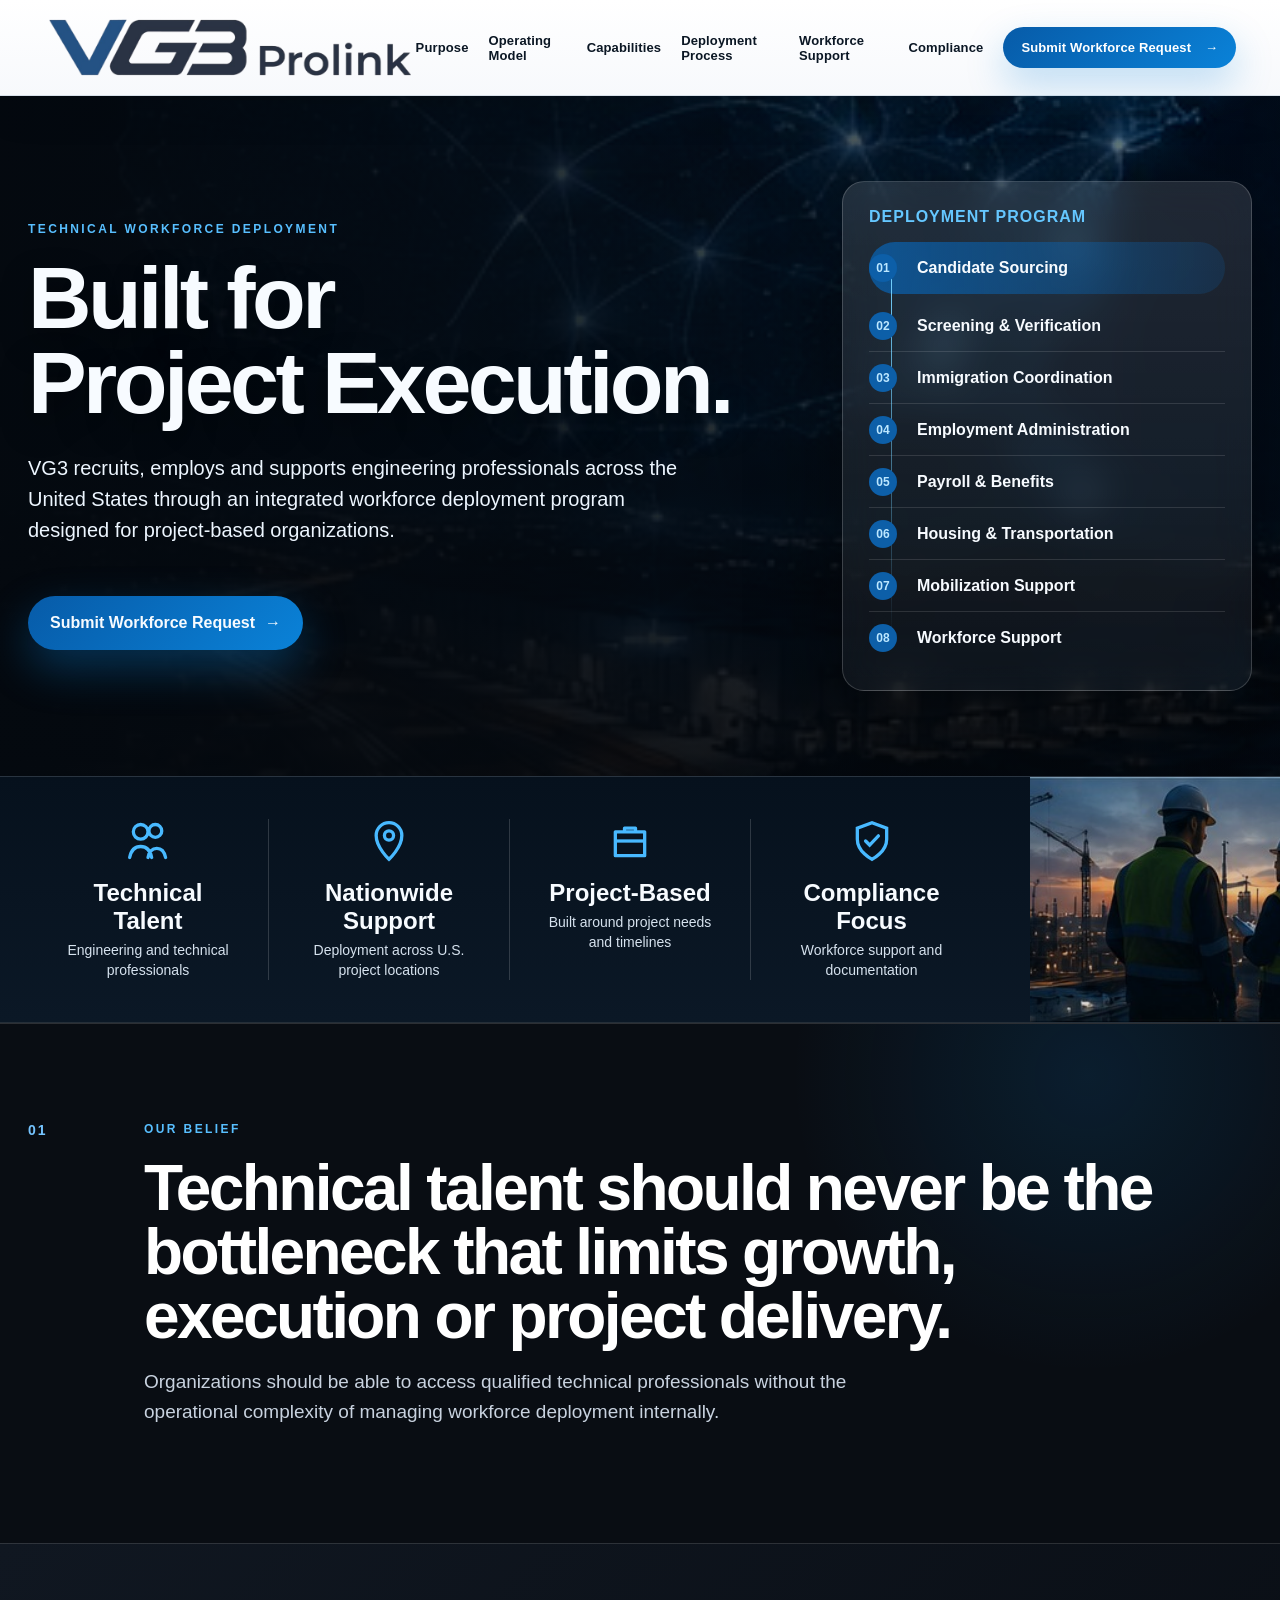
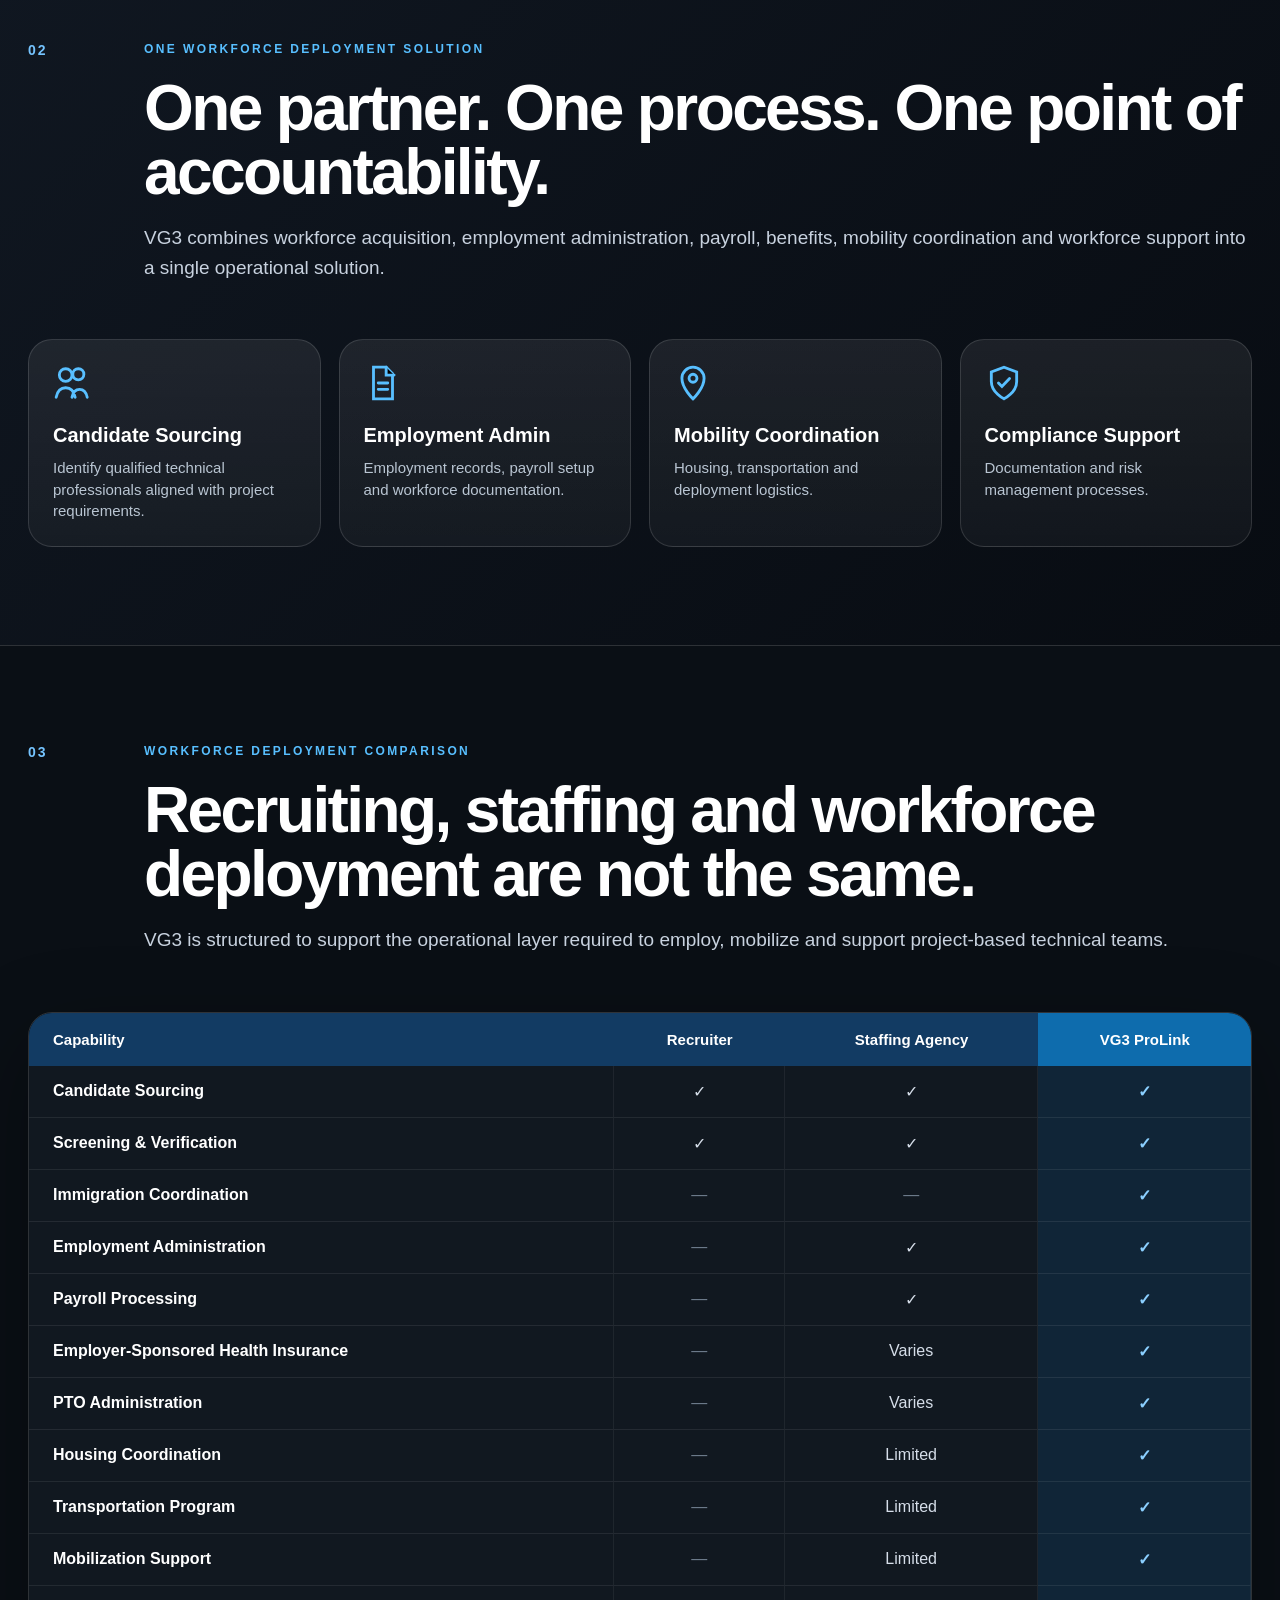
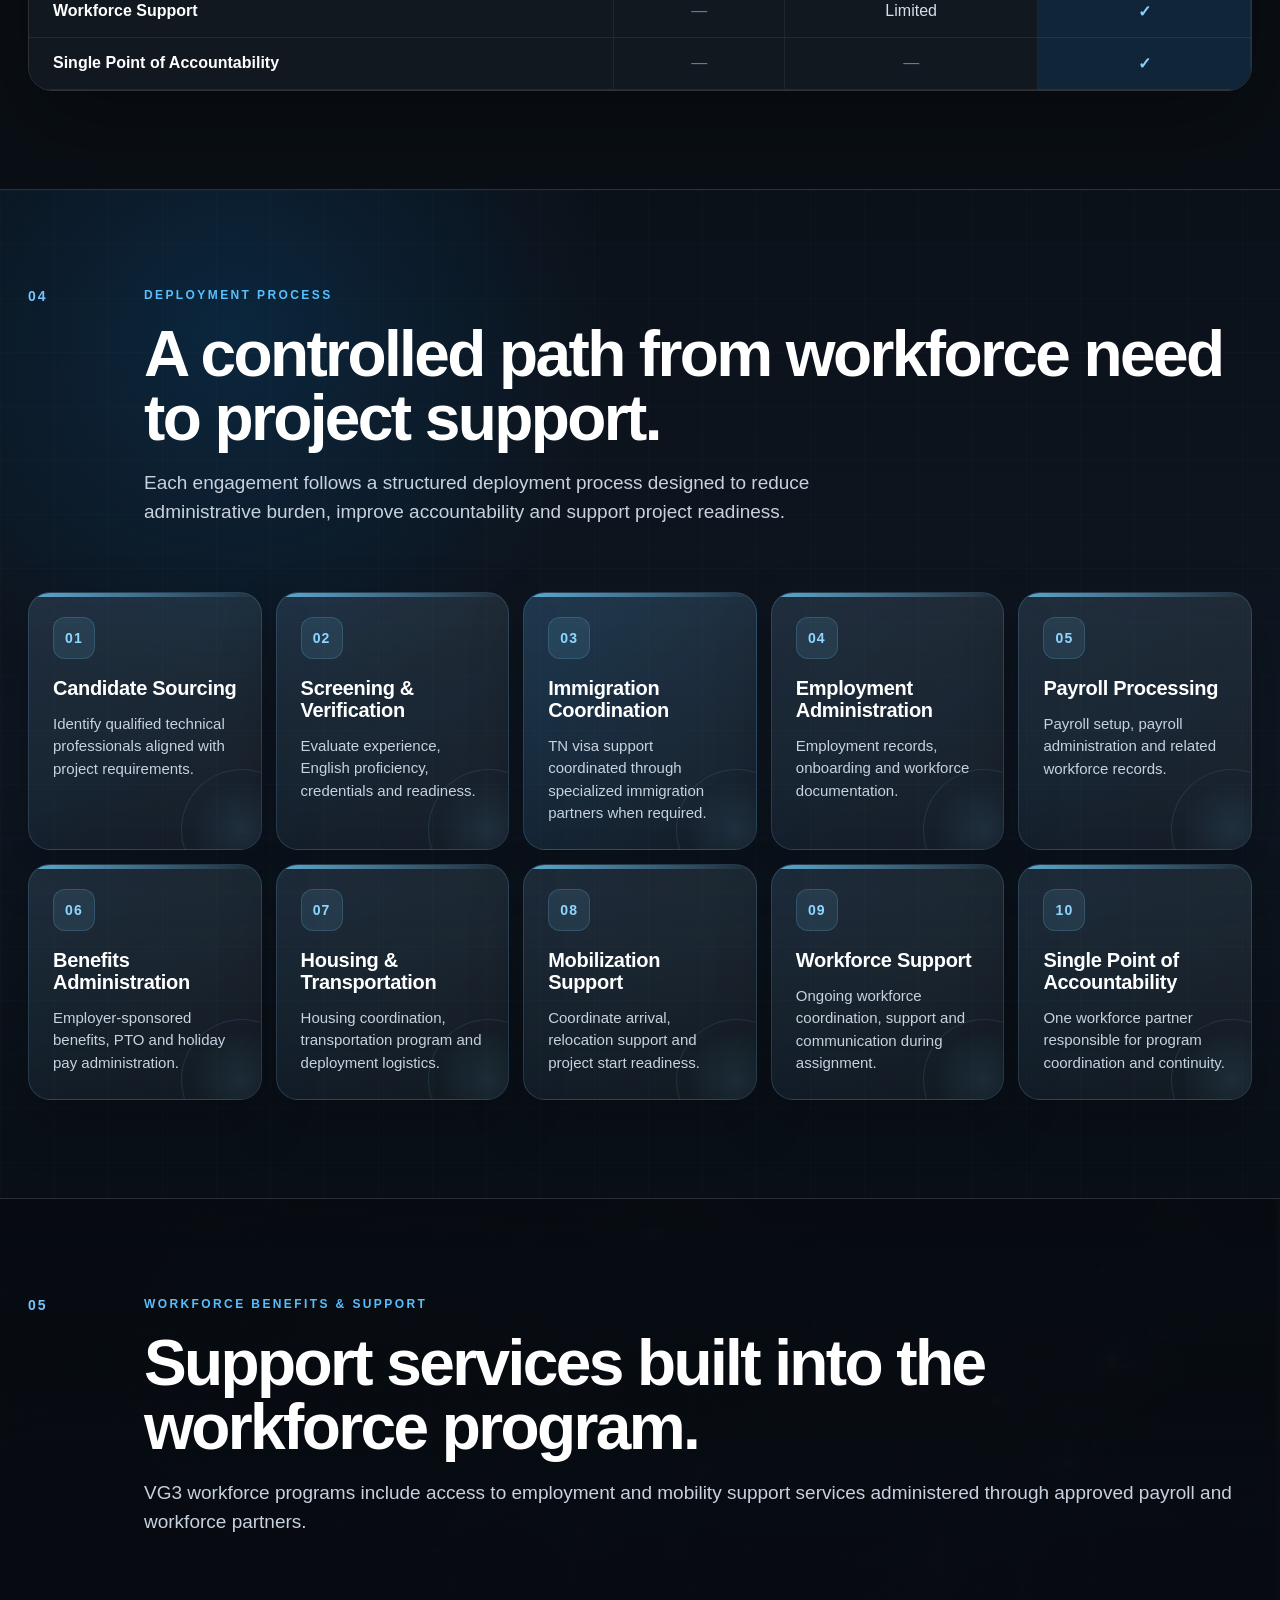
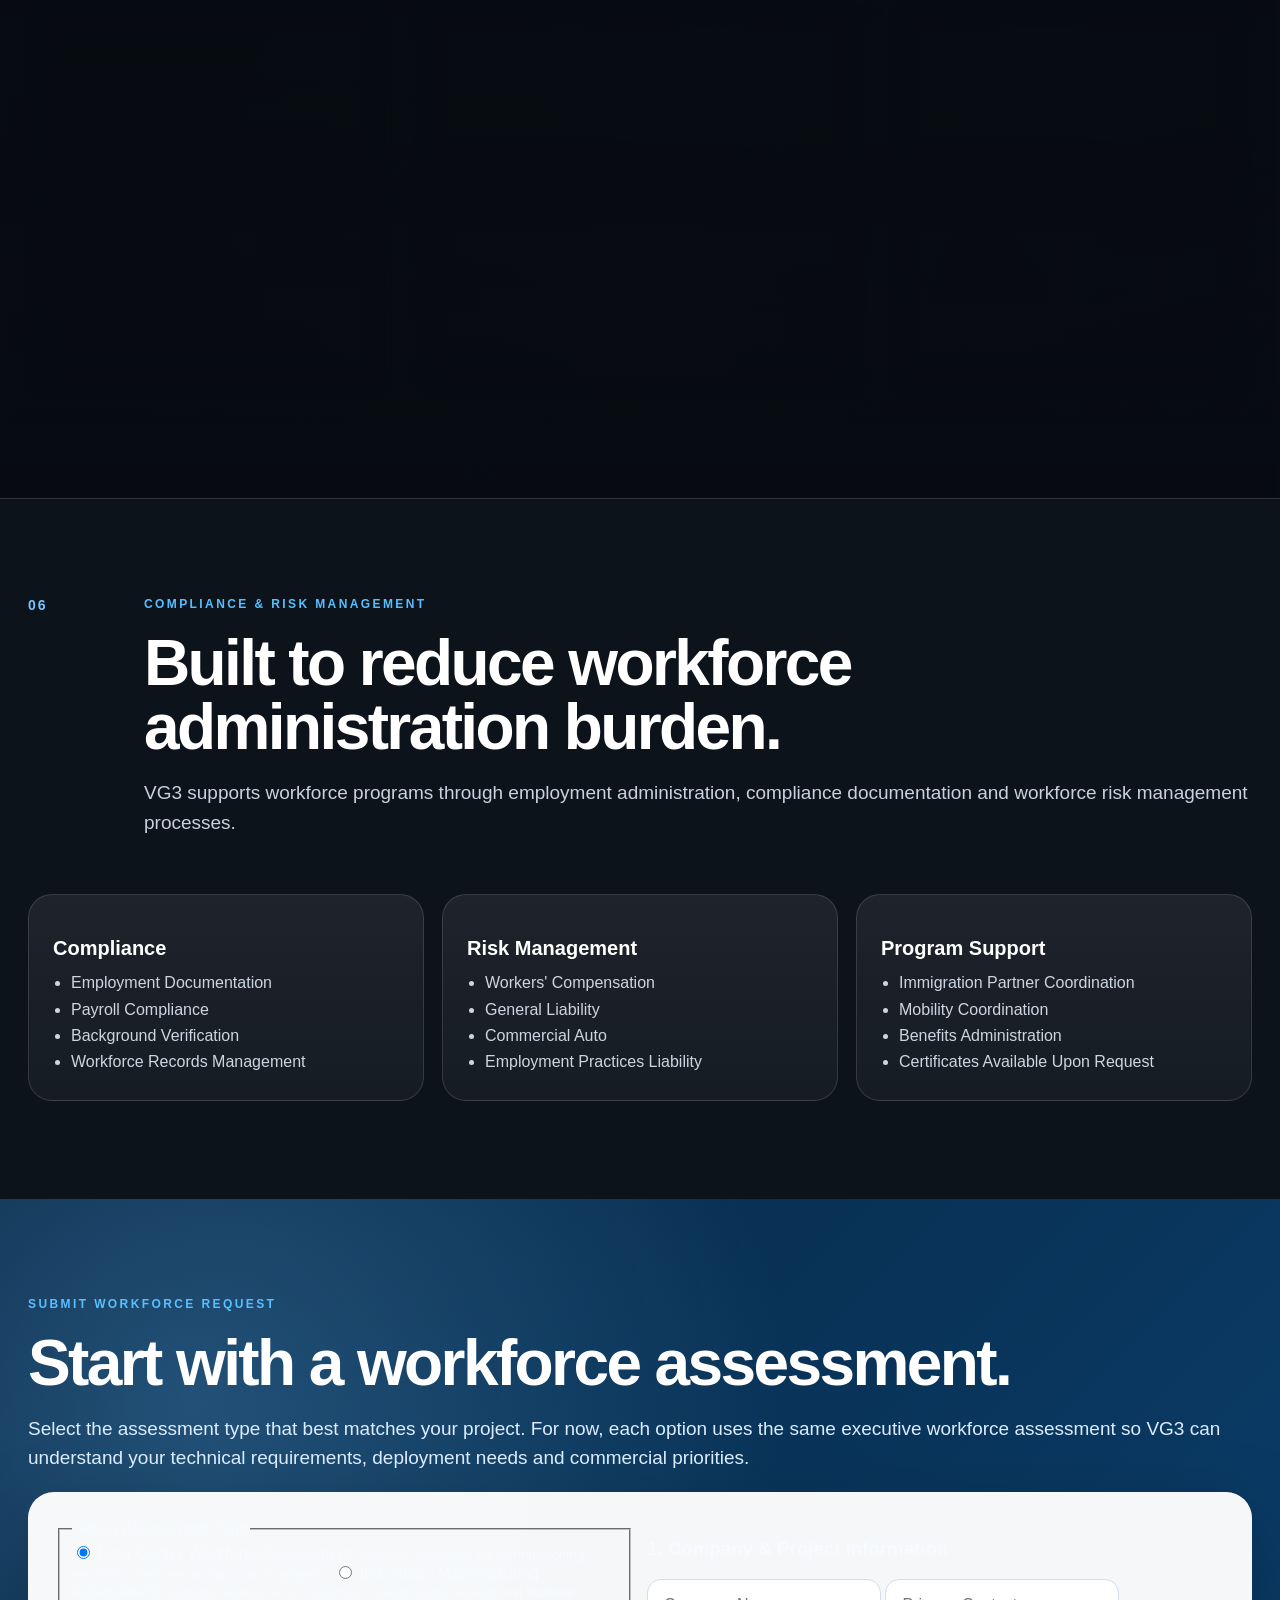
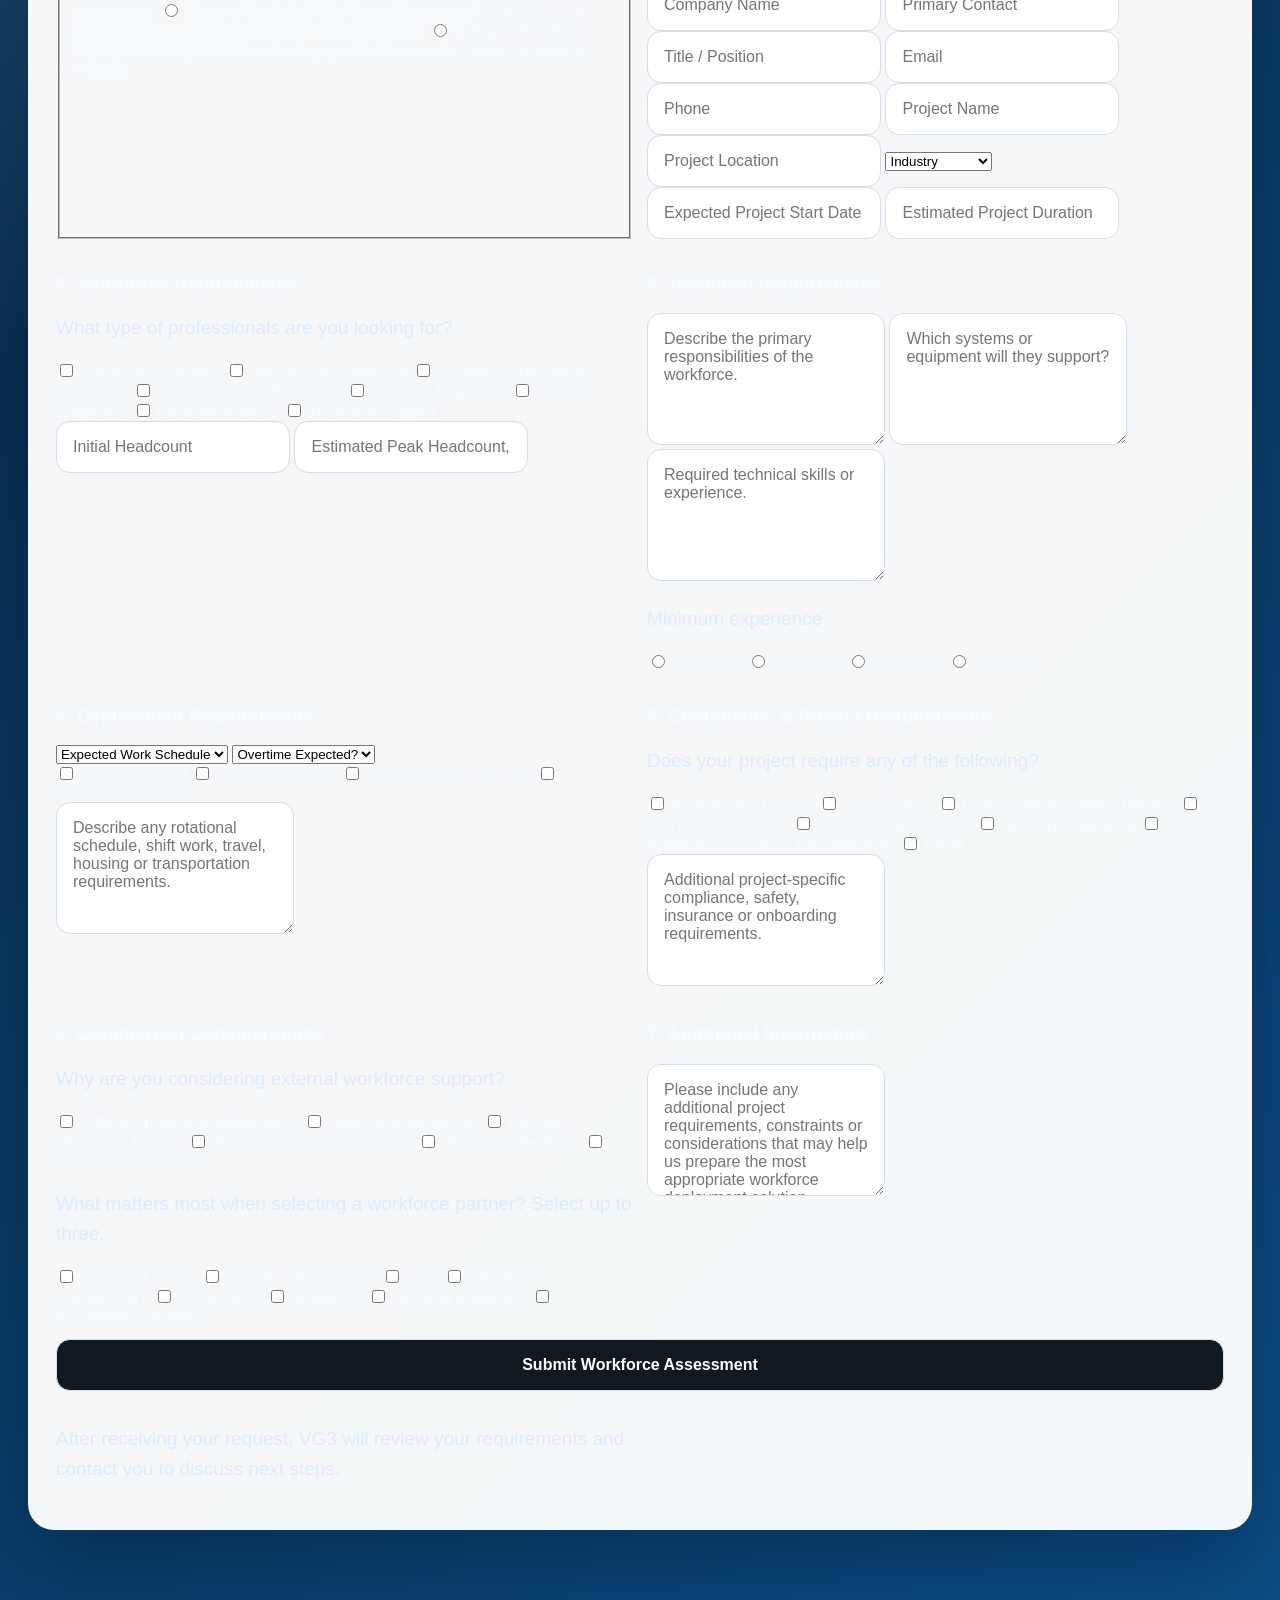
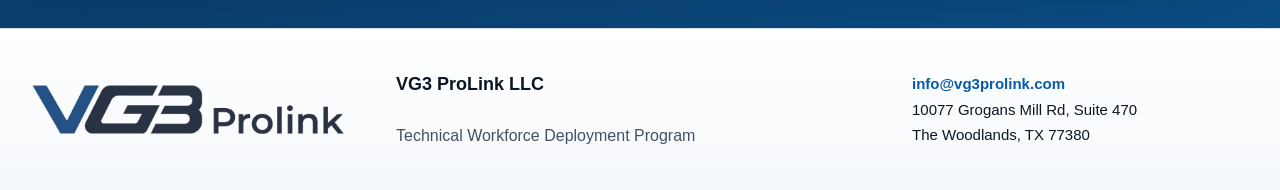
==== commit 622076e7: "Add files via upload" ====
--- a/index.html
+++ b/index.html
@@ -208,21 +208,171 @@
       </div>
     </section>
 
-    <section class="contact" id="contact">
-      <div class="container contact-inner">
-        <div>
+    <section class="contact assessment-section" id="contact">
+      <div class="container assessment-inner">
+        <div class="assessment-intro">
           <div class="kicker">Submit Workforce Request</div>
-          <h2>Tell us what your project needs.</h2>
-          <p>Send us your workforce requirements, project location and estimated start date. Our team will review your request and respond with next steps.</p>
-        </div>
-
-        <form action="mailto:info@vg3prolink.com" method="post" enctype="text/plain">
-          <input name="name" placeholder="Name" required />
-          <input name="company" placeholder="Company" />
-          <input name="email" type="email" placeholder="Email" required />
-          <input name="phone" placeholder="Phone" />
-          <textarea name="message" placeholder="Workforce requirements, project location and timeline"></textarea>
-          <button type="submit">Submit Workforce Request</button>
+          <h2>Start with a workforce assessment.</h2>
+          <p>Select the assessment type that best matches your project. For now, each option uses the same executive workforce assessment so VG3 can understand your technical requirements, deployment needs and commercial priorities.</p>
+        </div>
+
+        <form class="assessment-form" action="mailto:info@vg3prolink.com" method="post" enctype="text/plain">
+          <fieldset class="assessment-types">
+            <legend>Select Assessment Type</legend>
+            <label class="assessment-card">
+              <input type="radio" name="assessment_type" value="Data Center Technical Workforce Assessment" checked />
+              <span>Data Center Workforce Assessment</span>
+              <small>Technical workforce for commissioning, electrical, mechanical and controls projects.</small>
+            </label>
+            <label class="assessment-card">
+              <input type="radio" name="assessment_type" value="Industrial / Manufacturing Workforce Assessment" />
+              <span>Industrial / Manufacturing Assessment</span>
+              <small>Technical workforce for industrial, manufacturing, energy and facilities environments.</small>
+            </label>
+            <label class="assessment-card">
+              <input type="radio" name="assessment_type" value="General Technical Workforce Assessment" />
+              <span>General Technical Workforce Assessment</span>
+              <small>Engineering and technical workforce requirements across multiple industries.</small>
+            </label>
+            <label class="assessment-card">
+              <input type="radio" name="assessment_type" value="Custom Workforce Deployment Request" />
+              <span>Custom Workforce Deployment Request</span>
+              <small>Tell us about a project that does not fit a standard assessment category.</small>
+            </label>
+          </fieldset>
+
+          <div class="form-section">
+            <h3>1. Company & Project Information</h3>
+            <div class="form-grid">
+              <input name="company_name" placeholder="Company Name" required />
+              <input name="primary_contact" placeholder="Primary Contact" required />
+              <input name="title" placeholder="Title / Position" />
+              <input name="email" type="email" placeholder="Email" required />
+              <input name="phone" placeholder="Phone" />
+              <input name="project_name" placeholder="Project Name" />
+              <input name="project_location" placeholder="Project Location" required />
+              <select name="industry" aria-label="Industry">
+                <option value="">Industry</option>
+                <option>Data Center</option>
+                <option>Manufacturing</option>
+                <option>Industrial</option>
+                <option>Energy</option>
+                <option>Construction</option>
+                <option>Infrastructure</option>
+                <option>Other</option>
+              </select>
+              <input name="expected_start_date" placeholder="Expected Project Start Date" />
+              <input name="estimated_duration" placeholder="Estimated Project Duration" />
+            </div>
+          </div>
+
+          <div class="form-section">
+            <h3>2. Workforce Requirements</h3>
+            <p class="form-helper">What type of professionals are you looking for?</p>
+            <div class="checkbox-grid">
+              <label><input type="checkbox" name="professionals" value="Electrical Engineers" /> Electrical Engineers</label>
+              <label><input type="checkbox" name="professionals" value="Mechanical Engineers" /> Mechanical Engineers</label>
+              <label><input type="checkbox" name="professionals" value="Controls / Automation Engineers" /> Controls / Automation Engineers</label>
+              <label><input type="checkbox" name="professionals" value="Commissioning Engineers" /> Commissioning Engineers</label>
+              <label><input type="checkbox" name="professionals" value="QA / QC Engineers" /> QA / QC Engineers</label>
+              <label><input type="checkbox" name="professionals" value="Project Engineers" /> Project Engineers</label>
+              <label><input type="checkbox" name="professionals" value="Field Technicians" /> Field Technicians</label>
+              <label><input type="checkbox" name="professionals" value="Technical Support" /> Technical Support</label>
+            </div>
+            <div class="form-grid two">
+              <input name="initial_headcount" placeholder="Initial Headcount" />
+              <input name="peak_headcount" placeholder="Estimated Peak Headcount, if applicable" />
+            </div>
+          </div>
+
+          <div class="form-section">
+            <h3>3. Technical Requirements</h3>
+            <textarea name="primary_responsibilities" placeholder="Describe the primary responsibilities of the workforce."></textarea>
+            <textarea name="systems_equipment" placeholder="Which systems or equipment will they support?"></textarea>
+            <textarea name="required_skills" placeholder="Required technical skills or experience."></textarea>
+            <p class="form-helper">Minimum experience</p>
+            <div class="radio-row">
+              <label><input type="radio" name="minimum_experience" value="1–3 years" /> 1–3 years</label>
+              <label><input type="radio" name="minimum_experience" value="3–5 years" /> 3–5 years</label>
+              <label><input type="radio" name="minimum_experience" value="5–8 years" /> 5–8 years</label>
+              <label><input type="radio" name="minimum_experience" value="8+ years" /> 8+ years</label>
+            </div>
+          </div>
+
+          <div class="form-section">
+            <h3>4. Deployment Requirements</h3>
+            <div class="form-grid two">
+              <select name="expected_schedule" aria-label="Expected work schedule">
+                <option value="">Expected Work Schedule</option>
+                <option>40 hrs/week</option>
+                <option>50+ hrs/week</option>
+                <option>Shift work</option>
+                <option>Rotational schedule</option>
+                <option>Other</option>
+              </select>
+              <select name="overtime_expected" aria-label="Overtime expected">
+                <option value="">Overtime Expected?</option>
+                <option>Yes</option>
+                <option>No</option>
+                <option>To be determined</option>
+              </select>
+            </div>
+            <div class="checkbox-grid compact">
+              <label><input type="checkbox" name="deployment_needs" value="Travel Required" /> Travel required</label>
+              <label><input type="checkbox" name="deployment_needs" value="Housing Required" /> Housing required</label>
+              <label><input type="checkbox" name="deployment_needs" value="Transportation Required" /> Transportation required</label>
+              <label><input type="checkbox" name="deployment_needs" value="Relocation Support" /> Relocation support</label>
+            </div>
+            <textarea name="schedule_notes" placeholder="Describe any rotational schedule, shift work, travel, housing or transportation requirements."></textarea>
+          </div>
+
+          <div class="form-section">
+            <h3>5. Compliance & Project Requirements</h3>
+            <p class="form-helper">Does your project require any of the following?</p>
+            <div class="checkbox-grid">
+              <label><input type="checkbox" name="project_requirements" value="Background Checks" /> Background Checks</label>
+              <label><input type="checkbox" name="project_requirements" value="Drug Testing" /> Drug Testing</label>
+              <label><input type="checkbox" name="project_requirements" value="Client-Specific Safety Training" /> Client-Specific Safety Training</label>
+              <label><input type="checkbox" name="project_requirements" value="OSHA Certifications" /> OSHA Certifications</label>
+              <label><input type="checkbox" name="project_requirements" value="Professional Licenses" /> Professional Licenses</label>
+              <label><input type="checkbox" name="project_requirements" value="Security Clearance" /> Security Clearance</label>
+              <label><input type="checkbox" name="project_requirements" value="Additional Insurance Requirements" /> Additional Insurance Requirements</label>
+              <label><input type="checkbox" name="project_requirements" value="Other" /> Other</label>
+            </div>
+            <textarea name="additional_compliance_requirements" placeholder="Additional project-specific compliance, safety, insurance or onboarding requirements."></textarea>
+          </div>
+
+          <div class="form-section">
+            <h3>6. Commercial Considerations</h3>
+            <p class="form-helper">Why are you considering external workforce support?</p>
+            <div class="checkbox-grid">
+              <label><input type="checkbox" name="commercial_drivers" value="Difficulty finding qualified talent" /> Difficulty finding qualified talent</label>
+              <label><input type="checkbox" name="commercial_drivers" value="Need to scale quickly" /> Need to scale quickly</label>
+              <label><input type="checkbox" name="commercial_drivers" value="Reduce HR/Admin burden" /> Reduce HR/Admin burden</label>
+              <label><input type="checkbox" name="commercial_drivers" value="Temporary project workforce" /> Temporary project workforce</label>
+              <label><input type="checkbox" name="commercial_drivers" value="Workforce flexibility" /> Workforce flexibility</label>
+              <label><input type="checkbox" name="commercial_drivers" value="Immigration support" /> Immigration support</label>
+            </div>
+            <p class="form-helper">What matters most when selecting a workforce partner? Select up to three.</p>
+            <div class="checkbox-grid compact">
+              <label><input type="checkbox" name="selection_priorities" value="Technical quality" /> Technical quality</label>
+              <label><input type="checkbox" name="selection_priorities" value="Speed of deployment" /> Speed of deployment</label>
+              <label><input type="checkbox" name="selection_priorities" value="Cost" /> Cost</label>
+              <label><input type="checkbox" name="selection_priorities" value="Workforce management" /> Workforce management</label>
+              <label><input type="checkbox" name="selection_priorities" value="Compliance" /> Compliance</label>
+              <label><input type="checkbox" name="selection_priorities" value="Scalability" /> Scalability</label>
+              <label><input type="checkbox" name="selection_priorities" value="Housing & logistics" /> Housing & logistics</label>
+              <label><input type="checkbox" name="selection_priorities" value="Immigration support" /> Immigration support</label>
+            </div>
+          </div>
+
+          <div class="form-section">
+            <h3>7. Additional Information</h3>
+            <textarea name="additional_information" placeholder="Please include any additional project requirements, constraints or considerations that may help us prepare the most appropriate workforce deployment solution."></textarea>
+          </div>
+
+          <button type="submit" class="assessment-submit">Submit Workforce Assessment</button>
+          <p class="form-note">After receiving your request, VG3 will review your requirements and contact you to discuss next steps.</p>
         </form>
       </div>
     </section>
--- a/assets/style.css
+++ b/assets/style.css
@@ -182,3 +182,66 @@
   .process-grid{grid-template-columns:1fr}
   .footer-inner{grid-template-columns:1fr}
 }
+
+
+/* =========================
+   V14 Footer logo alignment fix
+   ========================= */
+footer{
+  background:linear-gradient(180deg,#ffffff,#f5f8fb);
+  color:#0b1724;
+  padding:42px 0;
+  border-top:1px solid #d8e1ea;
+}
+.footer-inner{
+  display:flex;
+  align-items:center;
+  justify-content:space-between;
+  gap:48px;
+}
+.footer-inner img{
+  width:320px;
+  max-width:32vw;
+  height:auto;
+  max-height:88px;
+  object-fit:contain;
+  flex:0 0 auto;
+}
+.footer-copy{
+  flex:1 1 280px;
+  min-width:240px;
+  color:#435165;
+  line-height:1.45;
+}
+.footer-copy strong{
+  display:block;
+  color:#0b1724;
+  font-size:18px;
+  margin-bottom:4px;
+}
+.footer-contact{
+  flex:0 1 340px;
+  min-width:280px;
+  color:#0b1724;
+  line-height:1.7;
+  font-size:15px;
+}
+.footer-contact a{
+  color:#075ba8;
+  font-weight:800;
+}
+@media(max-width:900px){
+  .footer-inner{
+    flex-direction:column;
+    align-items:flex-start;
+    gap:22px;
+  }
+  .footer-inner img{
+    width:280px;
+    max-width:100%;
+  }
+  .footer-copy,.footer-contact{
+    min-width:0;
+    width:100%;
+  }
+}
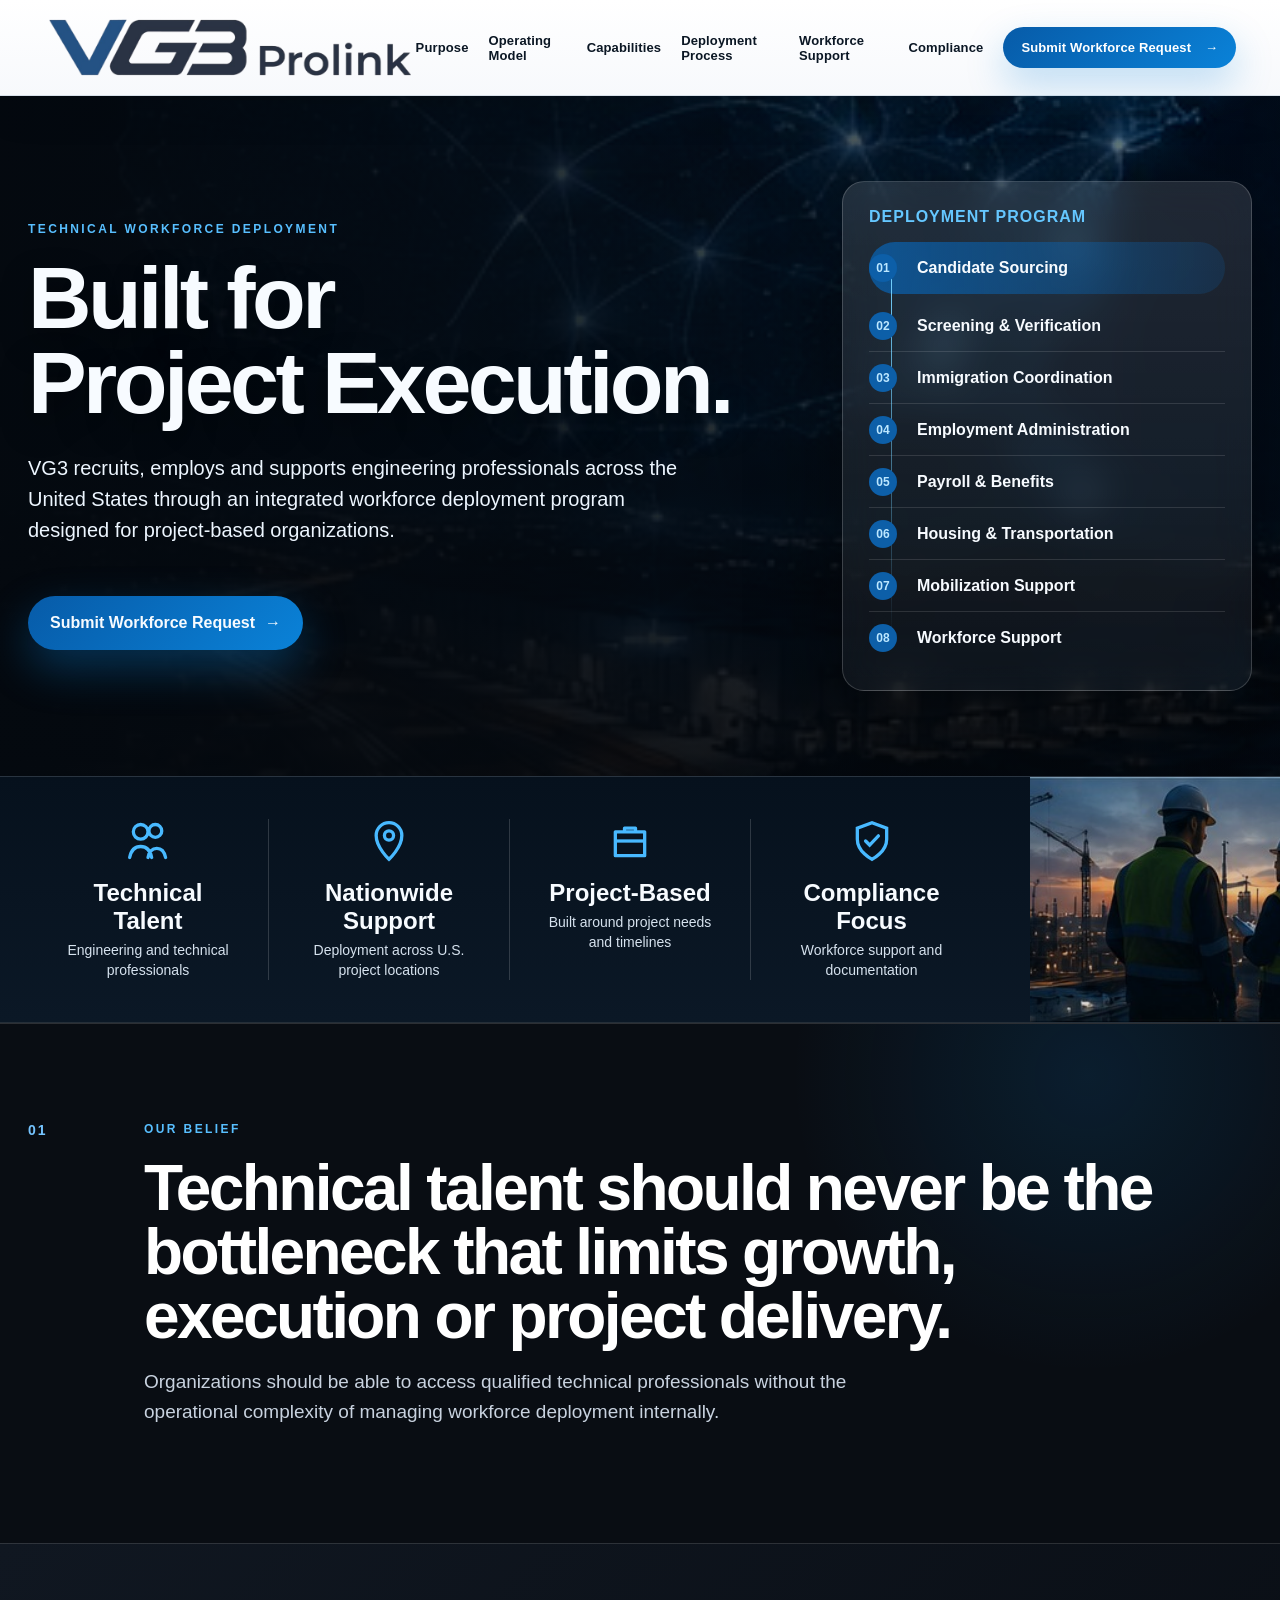
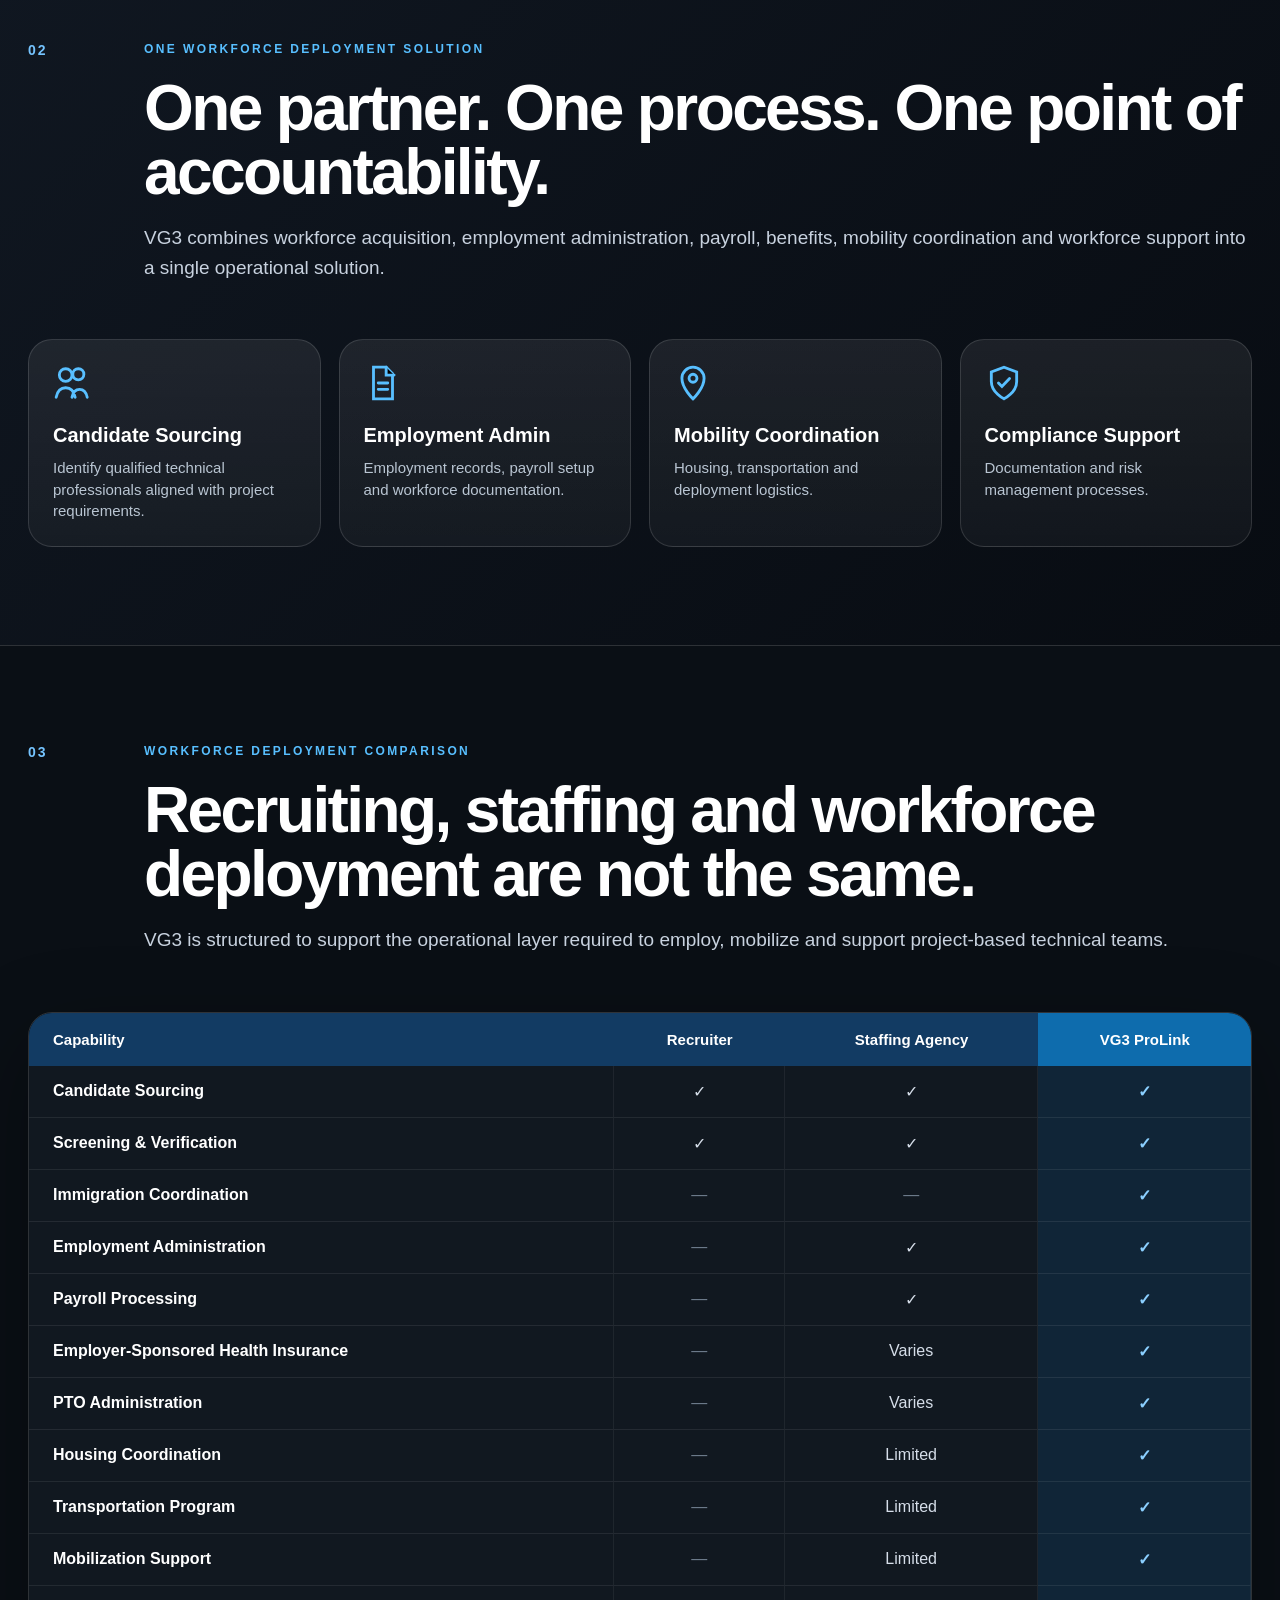
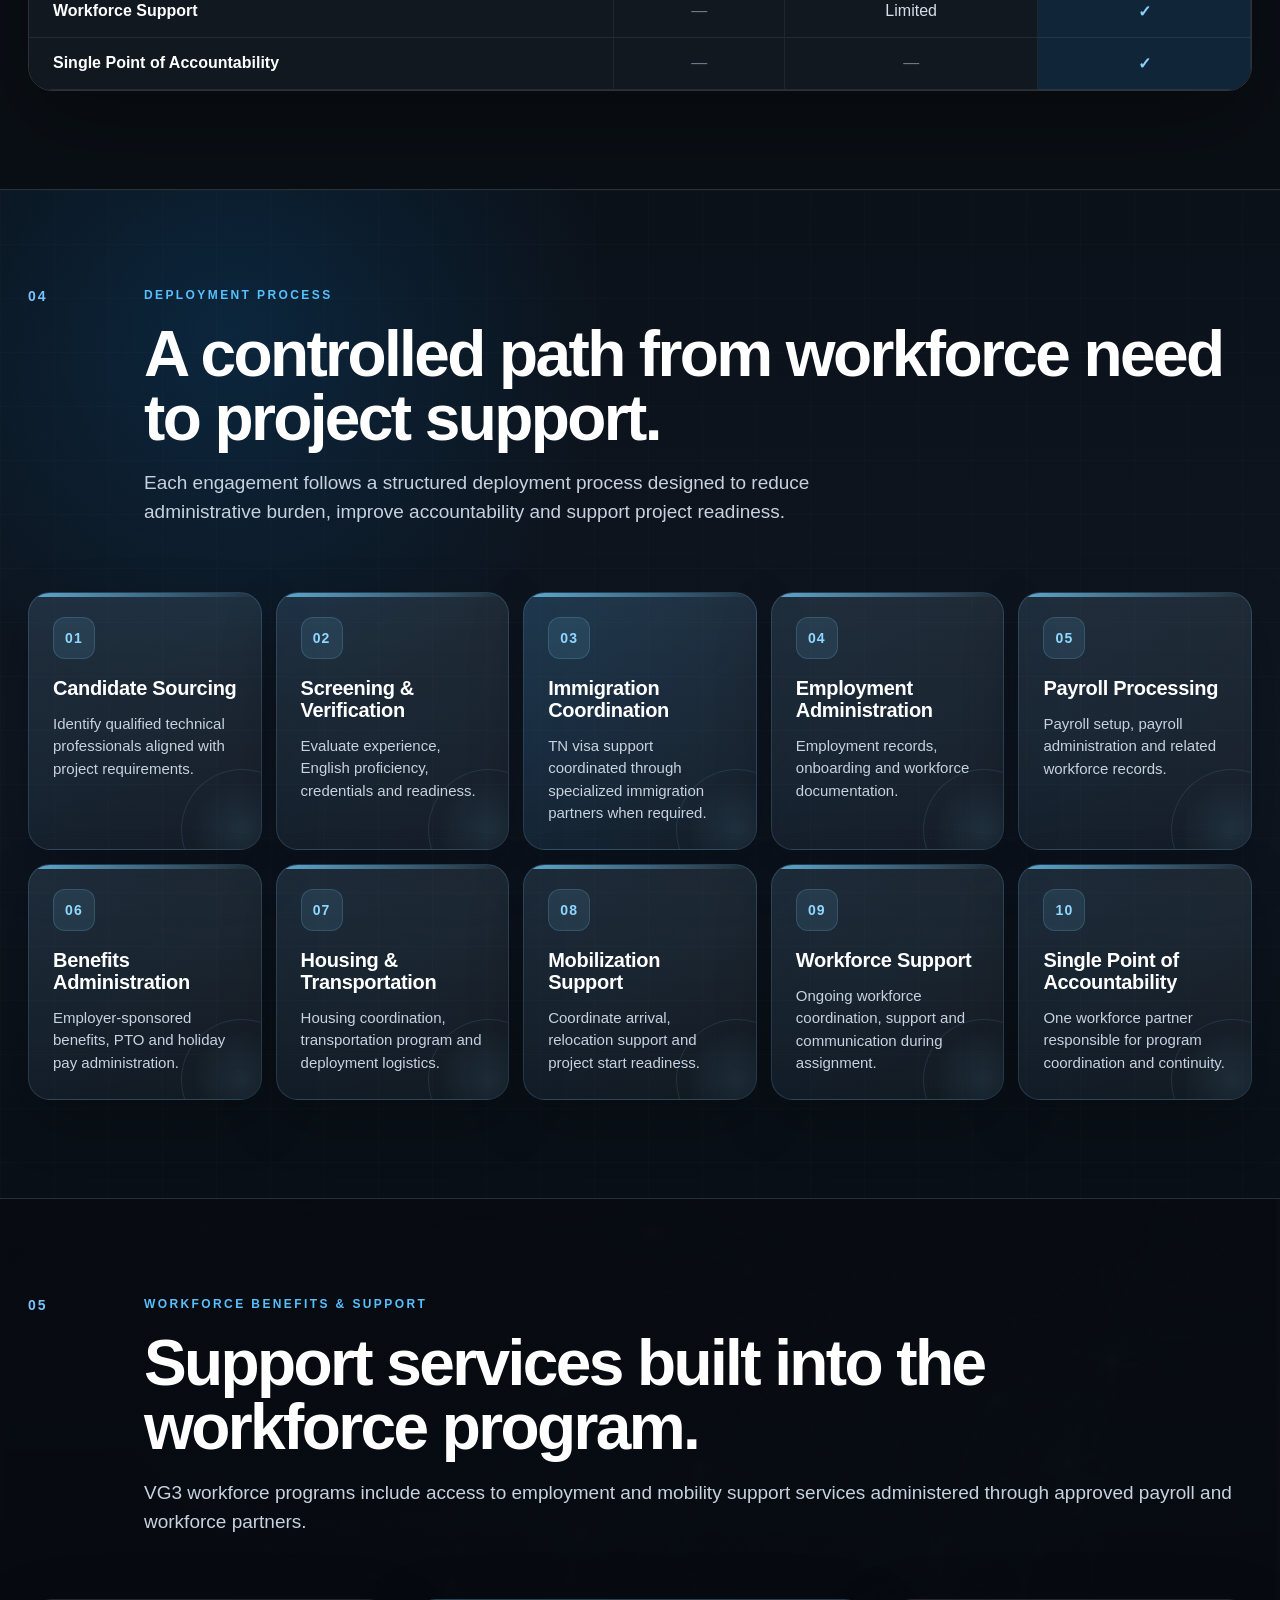
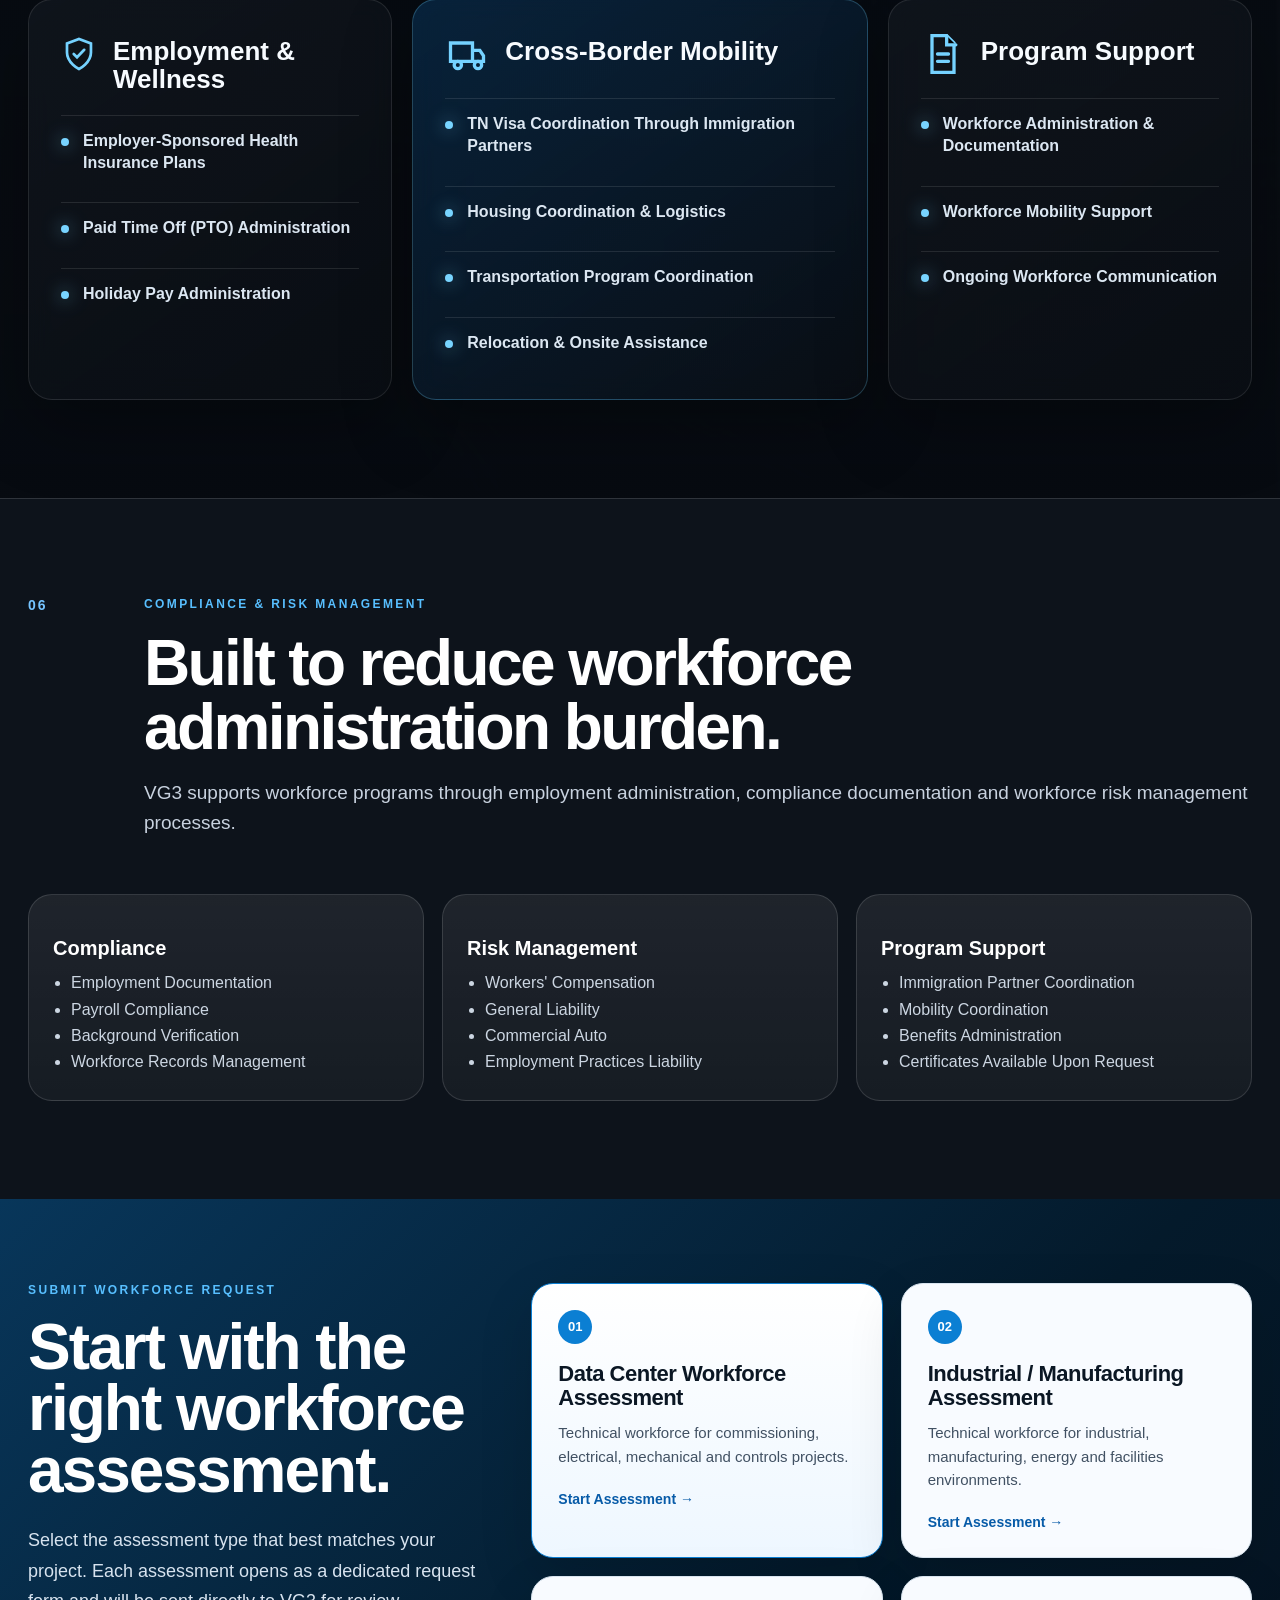
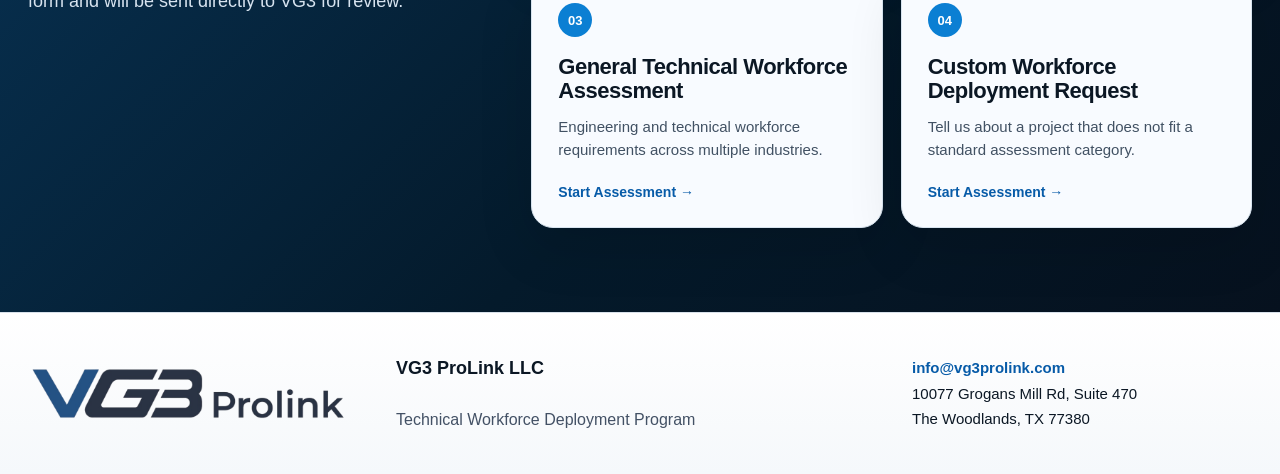
==== commit 60b7a7c6: "Add files via upload" ====
--- a/index.html
+++ b/index.html
@@ -208,174 +208,43 @@
       </div>
     </section>
 
-    <section class="contact assessment-section" id="contact">
-      <div class="container assessment-inner">
+    <section class="contact assessment-section assessment-picker-section" id="contact">
+      <div class="container request-picker">
         <div class="assessment-intro">
           <div class="kicker">Submit Workforce Request</div>
-          <h2>Start with a workforce assessment.</h2>
-          <p>Select the assessment type that best matches your project. For now, each option uses the same executive workforce assessment so VG3 can understand your technical requirements, deployment needs and commercial priorities.</p>
-        </div>
-
-        <form class="assessment-form" action="mailto:info@vg3prolink.com" method="post" enctype="text/plain">
-          <fieldset class="assessment-types">
-            <legend>Select Assessment Type</legend>
-            <label class="assessment-card">
-              <input type="radio" name="assessment_type" value="Data Center Technical Workforce Assessment" checked />
-              <span>Data Center Workforce Assessment</span>
-              <small>Technical workforce for commissioning, electrical, mechanical and controls projects.</small>
-            </label>
-            <label class="assessment-card">
-              <input type="radio" name="assessment_type" value="Industrial / Manufacturing Workforce Assessment" />
-              <span>Industrial / Manufacturing Assessment</span>
-              <small>Technical workforce for industrial, manufacturing, energy and facilities environments.</small>
-            </label>
-            <label class="assessment-card">
-              <input type="radio" name="assessment_type" value="General Technical Workforce Assessment" />
-              <span>General Technical Workforce Assessment</span>
-              <small>Engineering and technical workforce requirements across multiple industries.</small>
-            </label>
-            <label class="assessment-card">
-              <input type="radio" name="assessment_type" value="Custom Workforce Deployment Request" />
-              <span>Custom Workforce Deployment Request</span>
-              <small>Tell us about a project that does not fit a standard assessment category.</small>
-            </label>
-          </fieldset>
-
-          <div class="form-section">
-            <h3>1. Company & Project Information</h3>
-            <div class="form-grid">
-              <input name="company_name" placeholder="Company Name" required />
-              <input name="primary_contact" placeholder="Primary Contact" required />
-              <input name="title" placeholder="Title / Position" />
-              <input name="email" type="email" placeholder="Email" required />
-              <input name="phone" placeholder="Phone" />
-              <input name="project_name" placeholder="Project Name" />
-              <input name="project_location" placeholder="Project Location" required />
-              <select name="industry" aria-label="Industry">
-                <option value="">Industry</option>
-                <option>Data Center</option>
-                <option>Manufacturing</option>
-                <option>Industrial</option>
-                <option>Energy</option>
-                <option>Construction</option>
-                <option>Infrastructure</option>
-                <option>Other</option>
-              </select>
-              <input name="expected_start_date" placeholder="Expected Project Start Date" />
-              <input name="estimated_duration" placeholder="Estimated Project Duration" />
-            </div>
-          </div>
-
-          <div class="form-section">
-            <h3>2. Workforce Requirements</h3>
-            <p class="form-helper">What type of professionals are you looking for?</p>
-            <div class="checkbox-grid">
-              <label><input type="checkbox" name="professionals" value="Electrical Engineers" /> Electrical Engineers</label>
-              <label><input type="checkbox" name="professionals" value="Mechanical Engineers" /> Mechanical Engineers</label>
-              <label><input type="checkbox" name="professionals" value="Controls / Automation Engineers" /> Controls / Automation Engineers</label>
-              <label><input type="checkbox" name="professionals" value="Commissioning Engineers" /> Commissioning Engineers</label>
-              <label><input type="checkbox" name="professionals" value="QA / QC Engineers" /> QA / QC Engineers</label>
-              <label><input type="checkbox" name="professionals" value="Project Engineers" /> Project Engineers</label>
-              <label><input type="checkbox" name="professionals" value="Field Technicians" /> Field Technicians</label>
-              <label><input type="checkbox" name="professionals" value="Technical Support" /> Technical Support</label>
-            </div>
-            <div class="form-grid two">
-              <input name="initial_headcount" placeholder="Initial Headcount" />
-              <input name="peak_headcount" placeholder="Estimated Peak Headcount, if applicable" />
-            </div>
-          </div>
-
-          <div class="form-section">
-            <h3>3. Technical Requirements</h3>
-            <textarea name="primary_responsibilities" placeholder="Describe the primary responsibilities of the workforce."></textarea>
-            <textarea name="systems_equipment" placeholder="Which systems or equipment will they support?"></textarea>
-            <textarea name="required_skills" placeholder="Required technical skills or experience."></textarea>
-            <p class="form-helper">Minimum experience</p>
-            <div class="radio-row">
-              <label><input type="radio" name="minimum_experience" value="1–3 years" /> 1–3 years</label>
-              <label><input type="radio" name="minimum_experience" value="3–5 years" /> 3–5 years</label>
-              <label><input type="radio" name="minimum_experience" value="5–8 years" /> 5–8 years</label>
-              <label><input type="radio" name="minimum_experience" value="8+ years" /> 8+ years</label>
-            </div>
-          </div>
-
-          <div class="form-section">
-            <h3>4. Deployment Requirements</h3>
-            <div class="form-grid two">
-              <select name="expected_schedule" aria-label="Expected work schedule">
-                <option value="">Expected Work Schedule</option>
-                <option>40 hrs/week</option>
-                <option>50+ hrs/week</option>
-                <option>Shift work</option>
-                <option>Rotational schedule</option>
-                <option>Other</option>
-              </select>
-              <select name="overtime_expected" aria-label="Overtime expected">
-                <option value="">Overtime Expected?</option>
-                <option>Yes</option>
-                <option>No</option>
-                <option>To be determined</option>
-              </select>
-            </div>
-            <div class="checkbox-grid compact">
-              <label><input type="checkbox" name="deployment_needs" value="Travel Required" /> Travel required</label>
-              <label><input type="checkbox" name="deployment_needs" value="Housing Required" /> Housing required</label>
-              <label><input type="checkbox" name="deployment_needs" value="Transportation Required" /> Transportation required</label>
-              <label><input type="checkbox" name="deployment_needs" value="Relocation Support" /> Relocation support</label>
-            </div>
-            <textarea name="schedule_notes" placeholder="Describe any rotational schedule, shift work, travel, housing or transportation requirements."></textarea>
-          </div>
-
-          <div class="form-section">
-            <h3>5. Compliance & Project Requirements</h3>
-            <p class="form-helper">Does your project require any of the following?</p>
-            <div class="checkbox-grid">
-              <label><input type="checkbox" name="project_requirements" value="Background Checks" /> Background Checks</label>
-              <label><input type="checkbox" name="project_requirements" value="Drug Testing" /> Drug Testing</label>
-              <label><input type="checkbox" name="project_requirements" value="Client-Specific Safety Training" /> Client-Specific Safety Training</label>
-              <label><input type="checkbox" name="project_requirements" value="OSHA Certifications" /> OSHA Certifications</label>
-              <label><input type="checkbox" name="project_requirements" value="Professional Licenses" /> Professional Licenses</label>
-              <label><input type="checkbox" name="project_requirements" value="Security Clearance" /> Security Clearance</label>
-              <label><input type="checkbox" name="project_requirements" value="Additional Insurance Requirements" /> Additional Insurance Requirements</label>
-              <label><input type="checkbox" name="project_requirements" value="Other" /> Other</label>
-            </div>
-            <textarea name="additional_compliance_requirements" placeholder="Additional project-specific compliance, safety, insurance or onboarding requirements."></textarea>
-          </div>
-
-          <div class="form-section">
-            <h3>6. Commercial Considerations</h3>
-            <p class="form-helper">Why are you considering external workforce support?</p>
-            <div class="checkbox-grid">
-              <label><input type="checkbox" name="commercial_drivers" value="Difficulty finding qualified talent" /> Difficulty finding qualified talent</label>
-              <label><input type="checkbox" name="commercial_drivers" value="Need to scale quickly" /> Need to scale quickly</label>
-              <label><input type="checkbox" name="commercial_drivers" value="Reduce HR/Admin burden" /> Reduce HR/Admin burden</label>
-              <label><input type="checkbox" name="commercial_drivers" value="Temporary project workforce" /> Temporary project workforce</label>
-              <label><input type="checkbox" name="commercial_drivers" value="Workforce flexibility" /> Workforce flexibility</label>
-              <label><input type="checkbox" name="commercial_drivers" value="Immigration support" /> Immigration support</label>
-            </div>
-            <p class="form-helper">What matters most when selecting a workforce partner? Select up to three.</p>
-            <div class="checkbox-grid compact">
-              <label><input type="checkbox" name="selection_priorities" value="Technical quality" /> Technical quality</label>
-              <label><input type="checkbox" name="selection_priorities" value="Speed of deployment" /> Speed of deployment</label>
-              <label><input type="checkbox" name="selection_priorities" value="Cost" /> Cost</label>
-              <label><input type="checkbox" name="selection_priorities" value="Workforce management" /> Workforce management</label>
-              <label><input type="checkbox" name="selection_priorities" value="Compliance" /> Compliance</label>
-              <label><input type="checkbox" name="selection_priorities" value="Scalability" /> Scalability</label>
-              <label><input type="checkbox" name="selection_priorities" value="Housing & logistics" /> Housing & logistics</label>
-              <label><input type="checkbox" name="selection_priorities" value="Immigration support" /> Immigration support</label>
-            </div>
-          </div>
-
-          <div class="form-section">
-            <h3>7. Additional Information</h3>
-            <textarea name="additional_information" placeholder="Please include any additional project requirements, constraints or considerations that may help us prepare the most appropriate workforce deployment solution."></textarea>
-          </div>
-
-          <button type="submit" class="assessment-submit">Submit Workforce Assessment</button>
-          <p class="form-note">After receiving your request, VG3 will review your requirements and contact you to discuss next steps.</p>
-        </form>
-      </div>
-    </section>
+          <h2>Start with the right workforce assessment.</h2>
+          <p>Select the assessment type that best matches your project. Each assessment opens as a dedicated request form and will be sent directly to VG3 for review.</p>
+        </div>
+
+        <div class="assessment-picker-grid" aria-label="Select workforce assessment type">
+          <a class="assessment-link-card primary" href="assessment-data-center.html">
+            <span class="card-tag">01</span>
+            <h3>Data Center Workforce Assessment</h3>
+            <p>Technical workforce for commissioning, electrical, mechanical and controls projects.</p>
+            <strong>Start Assessment →</strong>
+          </a>
+          <a class="assessment-link-card" href="assessment-industrial.html">
+            <span class="card-tag">02</span>
+            <h3>Industrial / Manufacturing Assessment</h3>
+            <p>Technical workforce for industrial, manufacturing, energy and facilities environments.</p>
+            <strong>Start Assessment →</strong>
+          </a>
+          <a class="assessment-link-card" href="assessment-general.html">
+            <span class="card-tag">03</span>
+            <h3>General Technical Workforce Assessment</h3>
+            <p>Engineering and technical workforce requirements across multiple industries.</p>
+            <strong>Start Assessment →</strong>
+          </a>
+          <a class="assessment-link-card" href="assessment-custom.html">
+            <span class="card-tag">04</span>
+            <h3>Custom Workforce Deployment Request</h3>
+            <p>Tell us about a project that does not fit a standard assessment category.</p>
+            <strong>Start Assessment →</strong>
+          </a>
+        </div>
+      </div>
+    </section>
+
   </main>
 
   <footer>
--- a/assets/style.css
+++ b/assets/style.css
@@ -245,3 +245,334 @@
     width:100%;
   }
 }
+
+/* =========================
+   V15 Workforce Assessment Form
+   ========================= */
+.assessment-section{
+  background:linear-gradient(135deg,#053d6b 0%,#07213a 48%,#051423 100%);
+  padding:96px 0;
+}
+.assessment-inner{
+  display:grid;
+  grid-template-columns:minmax(260px,380px) 1fr;
+  gap:54px;
+  align-items:start;
+}
+.assessment-intro h2{
+  color:#fff;
+  font-size:clamp(40px,5vw,66px);
+  line-height:.96;
+  letter-spacing:-2px;
+  margin:14px 0 24px;
+}
+.assessment-intro p{
+  color:#d7e3ef;
+  font-size:18px;
+  line-height:1.7;
+}
+.assessment-form{
+  background:#f7f9fc;
+  color:#0b1724;
+  border-radius:28px;
+  padding:30px;
+  box-shadow:0 28px 80px rgba(0,0,0,.32);
+}
+.assessment-form fieldset{
+  border:0;
+  padding:0;
+  margin:0;
+}
+.assessment-types legend,
+.form-section h3{
+  font-size:18px;
+  font-weight:900;
+  color:#0b1724;
+  margin:0 0 18px;
+}
+.assessment-types{
+  display:grid;
+  grid-template-columns:repeat(2,1fr);
+  gap:14px;
+  margin-bottom:28px!important;
+}
+.assessment-types legend{
+  grid-column:1/-1;
+}
+.assessment-card{
+  display:block;
+  background:#fff;
+  border:1px solid #dbe4ee;
+  border-radius:18px;
+  padding:18px 18px 18px 46px;
+  position:relative;
+  cursor:pointer;
+  transition:.2s ease;
+}
+.assessment-card:hover{
+  border-color:#1592db;
+  box-shadow:0 12px 30px rgba(10,45,78,.10);
+}
+.assessment-card input{
+  position:absolute;
+  left:18px;
+  top:21px;
+  width:16px;
+  height:16px;
+  accent-color:#0b7fd3;
+}
+.assessment-card span{
+  display:block;
+  color:#0b1724;
+  font-weight:900;
+  margin-bottom:8px;
+}
+.assessment-card small{
+  display:block;
+  color:#516173;
+  line-height:1.45;
+}
+.form-section{
+  padding:26px 0;
+  border-top:1px solid #dde7f0;
+}
+.form-grid{
+  display:grid;
+  grid-template-columns:repeat(2,1fr);
+  gap:12px;
+}
+.form-grid.two{
+  margin-top:14px;
+}
+.assessment-form input[type="text"],
+.assessment-form input[type="email"],
+.assessment-form input:not([type]),
+.assessment-form select,
+.assessment-form textarea{
+  width:100%;
+  border:1px solid #d5dfe9;
+  background:#fff;
+  color:#0b1724;
+  border-radius:12px;
+  padding:14px 15px;
+  font:inherit;
+  outline:none;
+}
+.assessment-form textarea{
+  min-height:96px;
+  resize:vertical;
+  margin-top:12px;
+}
+.assessment-form input:focus,
+.assessment-form select:focus,
+.assessment-form textarea:focus{
+  border-color:#0b7fd3;
+  box-shadow:0 0 0 4px rgba(11,127,211,.12);
+}
+.form-helper{
+  margin:0 0 12px;
+  color:#4d5d70;
+  font-weight:700;
+}
+.checkbox-grid,
+.radio-row{
+  display:grid;
+  grid-template-columns:repeat(2,1fr);
+  gap:10px 18px;
+}
+.checkbox-grid.compact{
+  grid-template-columns:repeat(4,1fr);
+  margin-top:8px;
+}
+.checkbox-grid label,
+.radio-row label{
+  display:flex;
+  gap:10px;
+  align-items:flex-start;
+  color:#1d2a38;
+  font-size:14px;
+  line-height:1.35;
+}
+.checkbox-grid input,
+.radio-row input{
+  margin-top:2px;
+  accent-color:#0b7fd3;
+}
+.assessment-submit{
+  width:100%;
+  border:0;
+  border-radius:14px;
+  background:linear-gradient(135deg,#0b7fd3,#075ba8);
+  color:#fff;
+  font-weight:900;
+  padding:17px 20px;
+  cursor:pointer;
+  font-size:16px;
+  box-shadow:0 16px 35px rgba(11,127,211,.25);
+}
+.form-note{
+  color:#5b6876;
+  font-size:13px;
+  line-height:1.5;
+  margin:14px 0 0;
+  text-align:center;
+}
+@media(max-width:1100px){
+  .assessment-inner{grid-template-columns:1fr}
+  .assessment-intro{max-width:760px}
+}
+@media(max-width:760px){
+  .assessment-section{padding:70px 0}
+  .assessment-form{padding:22px;border-radius:22px}
+  .assessment-types,.form-grid,.checkbox-grid,.radio-row,.checkbox-grid.compact{grid-template-columns:1fr}
+}
+
+/* =========================
+   V16 Assessment picker + dedicated assessment pages
+   ========================= */
+.assessment-picker-section{
+  padding:84px 0;
+  background:linear-gradient(135deg,#08365a,#041a2b 60%,#06111e);
+}
+.request-picker{
+  display:grid;
+  grid-template-columns:.9fr 1.45fr;
+  gap:56px;
+  align-items:start;
+}
+.assessment-picker-grid{
+  display:grid;
+  grid-template-columns:repeat(2,1fr);
+  gap:18px;
+}
+.assessment-link-card{
+  display:block;
+  text-decoration:none;
+  color:#0b1724;
+  background:#f8fbff;
+  border:1px solid #d8e4ef;
+  border-radius:22px;
+  padding:26px;
+  min-height:238px;
+  box-shadow:0 20px 55px rgba(0,0,0,.12);
+  transition:transform .2s ease,border-color .2s ease,box-shadow .2s ease;
+}
+.assessment-link-card:hover{
+  transform:translateY(-4px);
+  border-color:#0b7fd3;
+  box-shadow:0 24px 70px rgba(11,127,211,.18);
+}
+.assessment-link-card.primary{
+  border-color:#0b7fd3;
+  background:linear-gradient(180deg,#ffffff,#eef7ff);
+}
+.assessment-link-card .card-tag{
+  display:inline-flex;
+  width:34px;
+  height:34px;
+  align-items:center;
+  justify-content:center;
+  border-radius:999px;
+  background:#0b7fd3;
+  color:#fff;
+  font-weight:900;
+  font-size:13px;
+  margin-bottom:18px;
+}
+.assessment-link-card h3{
+  margin:0 0 12px;
+  color:#0b1724;
+  font-size:22px;
+  line-height:1.08;
+  letter-spacing:-.5px;
+}
+.assessment-link-card p{
+  color:#415163;
+  margin:0 0 22px;
+  line-height:1.55;
+  font-size:15px;
+}
+.assessment-link-card strong{
+  color:#075ba8;
+  font-size:14px;
+}
+.assessment-page{
+  background:#06111e;
+}
+.assessment-page .topbar{
+  position:static;
+}
+.assessment-hero{
+  background:linear-gradient(135deg,#08365a,#041a2b 55%,#06111e);
+  padding:72px 0;
+}
+.assessment-page-grid{
+  display:grid;
+  grid-template-columns:.78fr 1.22fr;
+  gap:50px;
+  align-items:start;
+}
+.assessment-page-intro{
+  position:sticky;
+  top:34px;
+  color:#fff;
+}
+.assessment-page-intro h1{
+  font-size:clamp(44px,5.4vw,82px);
+  line-height:.93;
+  margin:18px 0 24px;
+  letter-spacing:-3px;
+}
+.assessment-page-intro p{
+  color:#d7e5f4;
+  max-width:560px;
+  font-size:19px;
+  line-height:1.55;
+  margin:0 0 22px;
+}
+.back-link{
+  display:inline-block;
+  color:#76caff;
+  font-weight:800;
+  text-decoration:none;
+  margin-top:10px;
+}
+.assessment-form.standalone{
+  display:block;
+  padding:34px;
+  background:#f7f9fc;
+}
+.assessment-form.standalone .form-section.first{
+  padding-top:0;
+  border-top:0;
+}
+.thank-you{
+  min-height:58vh;
+  display:flex;
+  align-items:center;
+}
+.thank-you-card{
+  max-width:760px;
+  color:#fff;
+}
+.thank-you-card h1{
+  font-size:clamp(56px,7vw,96px);
+  line-height:.9;
+  margin:18px 0;
+}
+.thank-you-card p{
+  color:#d7e5f4;
+  font-size:20px;
+  line-height:1.55;
+  margin-bottom:28px;
+}
+@media(max-width:1100px){
+  .request-picker,.assessment-page-grid{grid-template-columns:1fr}
+  .assessment-page-intro{position:relative;top:auto}
+}
+@media(max-width:760px){
+  .assessment-picker-grid{grid-template-columns:1fr}
+  .assessment-link-card{min-height:0}
+  .assessment-hero{padding:48px 0}
+  .assessment-form.standalone{padding:22px;border-radius:22px}
+}
